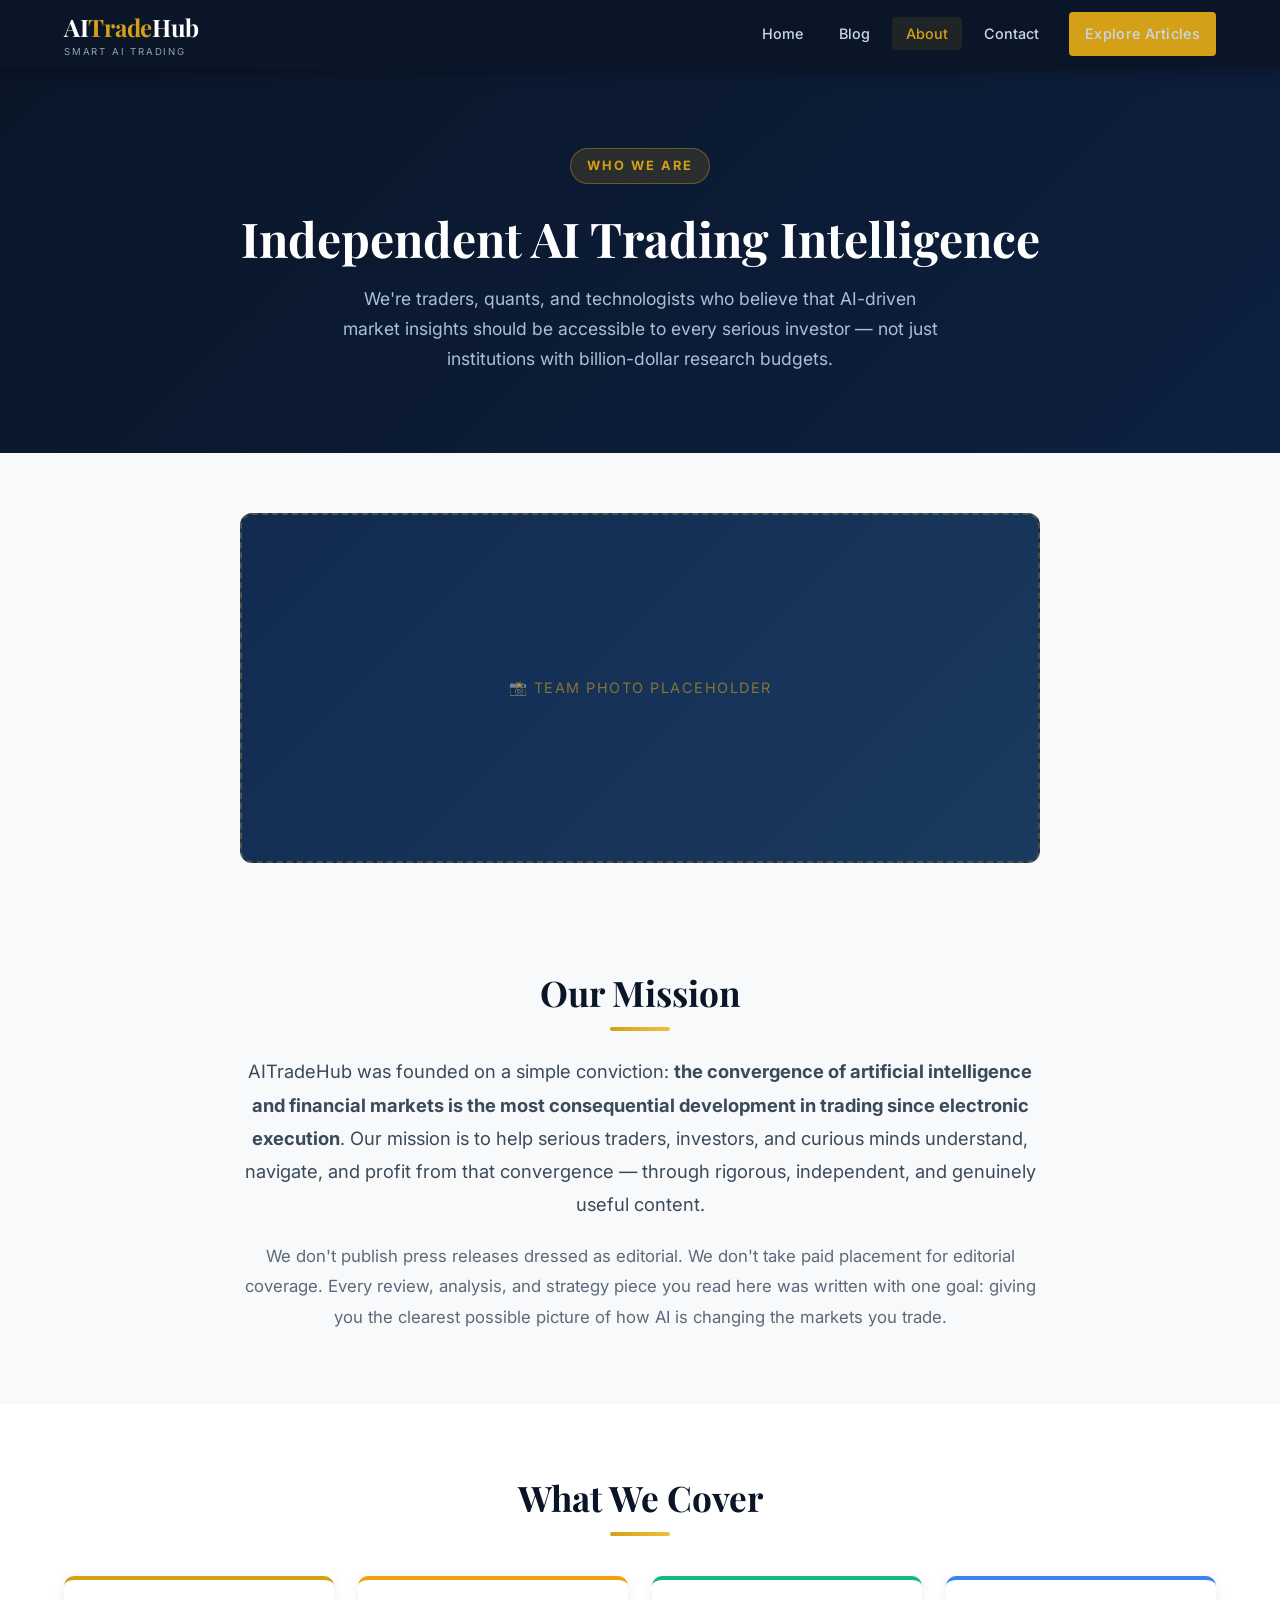
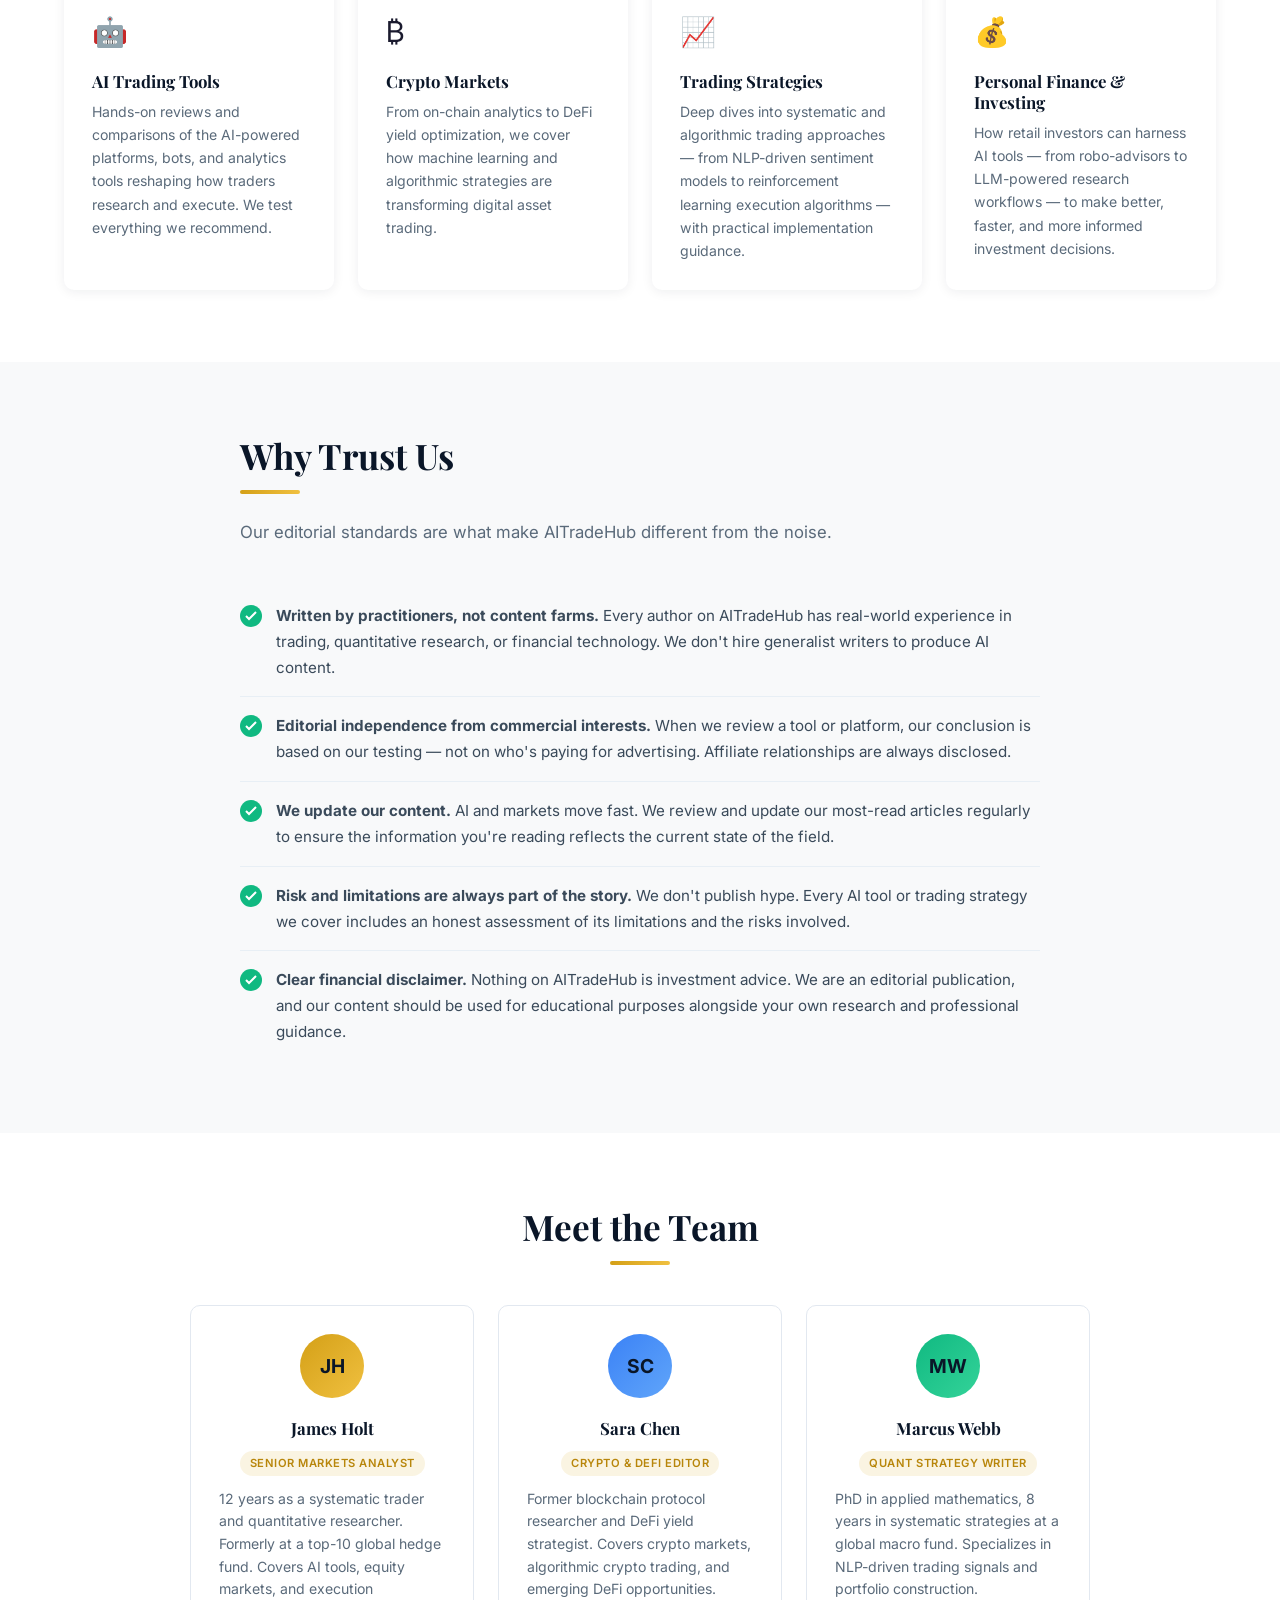
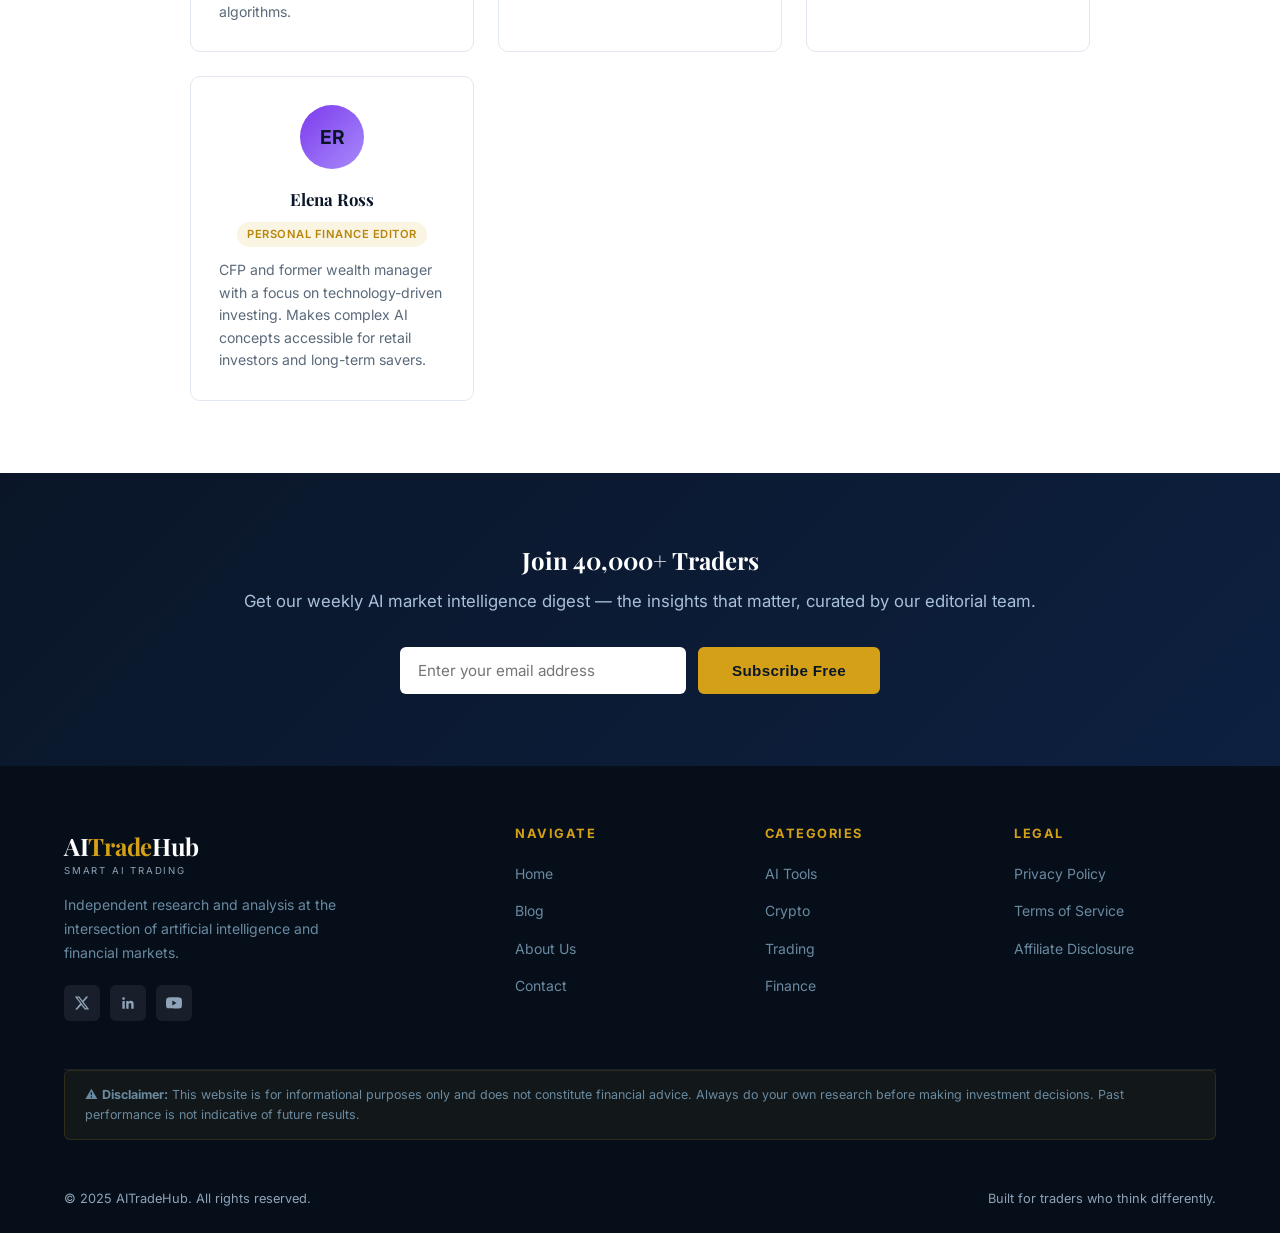
==== about.html @ 06366a3a "Initial website launch" ====
<!DOCTYPE html>
<html lang="en">
<head>
  <meta charset="UTF-8" />
  <meta name="viewport" content="width=device-width, initial-scale=1.0" />
  <title>About Us — Our Mission &amp; Team | AITradeHub</title>
  <meta name="description" content="Learn about AITradeHub's mission to deliver independent, expert analysis at the intersection of AI and financial markets. Meet the team of traders, quants, and researchers behind the content." />
  <link rel="canonical" href="https://aitradehub.github.io/about.html" />

  <meta property="og:type"        content="website" />
  <meta property="og:title"       content="About Us — Our Mission &amp; Team | AITradeHub" />
  <meta property="og:description" content="AITradeHub is an independent publication dedicated to AI-powered trading insights, tool reviews, and market analysis." />
  <meta property="og:image"       content="https://aitradehub.github.io/images/og-about.png" />
  <meta property="og:url"         content="https://aitradehub.github.io/about.html" />

  <meta name="twitter:card"        content="summary_large_image" />
  <meta name="twitter:title"       content="About AITradeHub" />
  <meta name="twitter:description" content="Independent AI trading research, written by traders and technologists who live it daily." />
  <meta name="twitter:image"       content="https://aitradehub.github.io/images/og-about.png" />

  <link rel="preconnect" href="https://fonts.googleapis.com" />
  <link rel="preconnect" href="https://fonts.gstatic.com" crossorigin />
  <link href="https://fonts.googleapis.com/css2?family=Inter:wght@400;500;600;700&family=Playfair+Display:wght@600;700;800&display=swap" rel="stylesheet" />
  <link rel="stylesheet" href="css/style.css" />

  <!-- JSON-LD Organization Schema -->
  <script type="application/ld+json">
  {
    "@context": "https://schema.org",
    "@type": "Organization",
    "name": "AITradeHub",
    "url": "https://aitradehub.github.io/",
    "logo": "https://aitradehub.github.io/images/logo.png",
    "description": "Independent research and analysis at the intersection of artificial intelligence and financial markets.",
    "foundingDate": "2024",
    "sameAs": [
      "https://twitter.com/aitradehub",
      "https://linkedin.com/company/aitradehub",
      "https://youtube.com/@aitradehub"
    ],
    "contactPoint": {
      "@type": "ContactPoint",
      "contactType": "editorial",
      "url": "https://aitradehub.github.io/contact.html"
    }
  }
  </script>
</head>
<body>

<header class="site-header">
  <div class="container">
    <nav class="navbar">
      <a href="index.html" class="logo">AI<span>Trade</span>Hub<small>Smart AI Trading</small></a>
      <ul class="nav-links">
        <li><a href="index.html">Home</a></li>
        <li><a href="blog.html">Blog</a></li>
        <li><a href="about.html" class="active">About</a></li>
        <li><a href="contact.html">Contact</a></li>
        <li><a href="blog.html" class="btn btn-primary btn-sm">Explore Articles</a></li>
      </ul>
      <button class="hamburger" aria-label="Toggle menu" aria-expanded="false">
        <span></span><span></span><span></span>
      </button>
    </nav>
  </div>
</header>

<!-- About Hero -->
<section class="about-hero">
  <div class="container">
    <div class="hero-eyebrow">Who We Are</div>
    <h1>Independent AI Trading Intelligence</h1>
    <p>We're traders, quants, and technologists who believe that AI-driven market insights should be accessible to every serious investor — not just institutions with billion-dollar research budgets.</p>
  </div>
</section>

<!-- Team Photo Placeholder -->
<section class="section" style="padding-top:60px;padding-bottom:0;">
  <div class="container">
    <div class="team-photo-placeholder">
      📸 Team Photo Placeholder
    </div>
  </div>
</section>

<!-- Mission Statement -->
<section class="section" style="padding-top:48px;">
  <div class="container">
    <div style="max-width:800px;margin:0 auto;text-align:center;">
      <h2 class="section-title">Our Mission</h2>
      <div class="divider" style="margin:12px auto 24px;"></div>
      <p style="font-size:1.15rem;line-height:1.8;color:#3a4a5a;">
        AITradeHub was founded on a simple conviction: <strong>the convergence of artificial intelligence and financial markets is the most consequential development in trading since electronic execution</strong>. Our mission is to help serious traders, investors, and curious minds understand, navigate, and profit from that convergence — through rigorous, independent, and genuinely useful content.
      </p>
      <p style="font-size:1.05rem;line-height:1.8;color:#5a6a7a;margin-top:20px;">
        We don't publish press releases dressed as editorial. We don't take paid placement for editorial coverage. Every review, analysis, and strategy piece you read here was written with one goal: giving you the clearest possible picture of how AI is changing the markets you trade.
      </p>
    </div>
  </div>
</section>

<!-- What We Cover -->
<section class="section" style="background:#fff;">
  <div class="container">
    <h2 class="section-title text-center">What We Cover</h2>
    <div class="divider" style="margin:12px auto 40px;"></div>

    <div class="values-grid">
      <div class="value-card">
        <div class="value-icon">🤖</div>
        <h4>AI Trading Tools</h4>
        <p>Hands-on reviews and comparisons of the AI-powered platforms, bots, and analytics tools reshaping how traders research and execute. We test everything we recommend.</p>
      </div>
      <div class="value-card" style="border-top-color:#f59e0b;">
        <div class="value-icon">₿</div>
        <h4>Crypto Markets</h4>
        <p>From on-chain analytics to DeFi yield optimization, we cover how machine learning and algorithmic strategies are transforming digital asset trading.</p>
      </div>
      <div class="value-card" style="border-top-color:#10b981;">
        <div class="value-icon">📈</div>
        <h4>Trading Strategies</h4>
        <p>Deep dives into systematic and algorithmic trading approaches — from NLP-driven sentiment models to reinforcement learning execution algorithms — with practical implementation guidance.</p>
      </div>
      <div class="value-card" style="border-top-color:#3b82f6;">
        <div class="value-icon">💰</div>
        <h4>Personal Finance &amp; Investing</h4>
        <p>How retail investors can harness AI tools — from robo-advisors to LLM-powered research workflows — to make better, faster, and more informed investment decisions.</p>
      </div>
    </div>
  </div>
</section>

<!-- Why Trust Us -->
<section class="section">
  <div class="container">
    <div style="max-width:800px;margin:0 auto;">
      <h2 class="section-title">Why Trust Us</h2>
      <div class="divider"></div>
      <p class="section-subtitle">Our editorial standards are what make AITradeHub different from the noise.</p>

      <ul class="trust-list">
        <li>
          <span class="check"><svg viewBox="0 0 12 12" fill="none" stroke="white" stroke-width="2"><polyline points="1,6 4,9 11,2"/></svg></span>
          <div><strong>Written by practitioners, not content farms.</strong> Every author on AITradeHub has real-world experience in trading, quantitative research, or financial technology. We don't hire generalist writers to produce AI content.</div>
        </li>
        <li>
          <span class="check"><svg viewBox="0 0 12 12" fill="none" stroke="white" stroke-width="2"><polyline points="1,6 4,9 11,2"/></svg></span>
          <div><strong>Editorial independence from commercial interests.</strong> When we review a tool or platform, our conclusion is based on our testing — not on who's paying for advertising. Affiliate relationships are always disclosed.</div>
        </li>
        <li>
          <span class="check"><svg viewBox="0 0 12 12" fill="none" stroke="white" stroke-width="2"><polyline points="1,6 4,9 11,2"/></svg></span>
          <div><strong>We update our content.</strong> AI and markets move fast. We review and update our most-read articles regularly to ensure the information you're reading reflects the current state of the field.</div>
        </li>
        <li>
          <span class="check"><svg viewBox="0 0 12 12" fill="none" stroke="white" stroke-width="2"><polyline points="1,6 4,9 11,2"/></svg></span>
          <div><strong>Risk and limitations are always part of the story.</strong> We don't publish hype. Every AI tool or trading strategy we cover includes an honest assessment of its limitations and the risks involved.</div>
        </li>
        <li>
          <span class="check"><svg viewBox="0 0 12 12" fill="none" stroke="white" stroke-width="2"><polyline points="1,6 4,9 11,2"/></svg></span>
          <div><strong>Clear financial disclaimer.</strong> Nothing on AITradeHub is investment advice. We are an editorial publication, and our content should be used for educational purposes alongside your own research and professional guidance.</div>
        </li>
      </ul>
    </div>
  </div>
</section>

<!-- Team Section -->
<section class="section" style="background:#fff;">
  <div class="container">
    <h2 class="section-title text-center">Meet the Team</h2>
    <div class="divider" style="margin:12px auto 40px;"></div>

    <div class="tools-grid" style="max-width:900px;margin:0 auto;">

      <div class="tool-card" style="text-align:center;align-items:center;">
        <div class="author-avatar" style="width:64px;height:64px;font-size:1.2rem;margin:0 auto 8px;">JH</div>
        <h4>James Holt</h4>
        <span class="tool-tag">Senior Markets Analyst</span>
        <p style="text-align:left;">12 years as a systematic trader and quantitative researcher. Formerly at a top-10 global hedge fund. Covers AI tools, equity markets, and execution algorithms.</p>
      </div>

      <div class="tool-card" style="text-align:center;align-items:center;">
        <div class="author-avatar" style="width:64px;height:64px;font-size:1.2rem;margin:0 auto 8px;background:linear-gradient(135deg,#3b82f6,#60a5fa);">SC</div>
        <h4>Sara Chen</h4>
        <span class="tool-tag">Crypto &amp; DeFi Editor</span>
        <p style="text-align:left;">Former blockchain protocol researcher and DeFi yield strategist. Covers crypto markets, algorithmic crypto trading, and emerging DeFi opportunities.</p>
      </div>

      <div class="tool-card" style="text-align:center;align-items:center;">
        <div class="author-avatar" style="width:64px;height:64px;font-size:1.2rem;margin:0 auto 8px;background:linear-gradient(135deg,#10b981,#34d399);">MW</div>
        <h4>Marcus Webb</h4>
        <span class="tool-tag">Quant Strategy Writer</span>
        <p style="text-align:left;">PhD in applied mathematics, 8 years in systematic strategies at a global macro fund. Specializes in NLP-driven trading signals and portfolio construction.</p>
      </div>

      <div class="tool-card" style="text-align:center;align-items:center;">
        <div class="author-avatar" style="width:64px;height:64px;font-size:1.2rem;margin:0 auto 8px;background:linear-gradient(135deg,#7c3aed,#a78bfa);">ER</div>
        <h4>Elena Ross</h4>
        <span class="tool-tag">Personal Finance Editor</span>
        <p style="text-align:left;">CFP and former wealth manager with a focus on technology-driven investing. Makes complex AI concepts accessible for retail investors and long-term savers.</p>
      </div>

    </div>
  </div>
</section>

<!-- CTA -->
<section class="newsletter-section">
  <div class="container">
    <h2>Join 40,000+ Traders</h2>
    <p>Get our weekly AI market intelligence digest — the insights that matter, curated by our editorial team.</p>
    <form class="newsletter-inline newsletter-inline-form" action="#" method="post">
      <input type="email" placeholder="Enter your email address" required />
      <button type="submit" class="btn btn-primary">Subscribe Free</button>
    </form>
  </div>
</section>

<footer class="site-footer">
  <div class="container">
    <div class="footer-grid">
      <div class="footer-brand">
        <a href="index.html" class="logo">AI<span>Trade</span>Hub<small>Smart AI Trading</small></a>
        <p>Independent research and analysis at the intersection of artificial intelligence and financial markets.</p>
        <div class="footer-social">
          <a href="#" class="footer-social-link" aria-label="Twitter/X"><svg viewBox="0 0 24 24" fill="currentColor"><path d="M18.244 2.25h3.308l-7.227 8.26 8.502 11.24H16.17l-5.214-6.817L4.99 21.75H1.68l7.73-8.835L1.254 2.25H8.08l4.713 6.231zm-1.161 17.52h1.833L7.084 4.126H5.117z"/></svg></a>
          <a href="#" class="footer-social-link" aria-label="LinkedIn"><svg viewBox="0 0 24 24" fill="currentColor"><path d="M20.447 20.452h-3.554v-5.569c0-1.328-.027-3.037-1.852-3.037-1.853 0-2.136 1.445-2.136 2.939v5.667H9.351V9h3.414v1.561h.046c.477-.9 1.637-1.85 3.37-1.85 3.601 0 4.267 2.37 4.267 5.455v6.286zM5.337 7.433a2.062 2.062 0 01-2.063-2.065 2.064 2.064 0 112.063 2.065zm1.782 13.019H3.555V9h3.564v11.452z"/></svg></a>
          <a href="#" class="footer-social-link" aria-label="YouTube"><svg viewBox="0 0 24 24" fill="currentColor"><path d="M23.498 6.186a3.016 3.016 0 00-2.122-2.136C19.505 3.545 12 3.545 12 3.545s-7.505 0-9.377.505A3.017 3.017 0 00.502 6.186C0 8.07 0 12 0 12s0 3.93.502 5.814a3.016 3.016 0 002.122 2.136c1.871.505 9.376.505 9.376.505s7.505 0 9.377-.505a3.015 3.015 0 002.122-2.136C24 15.93 24 12 24 12s0-3.93-.502-5.814zM9.545 15.568V8.432L15.818 12l-6.273 3.568z"/></svg></a>
        </div>
      </div>
      <div class="footer-col">
        <h4>Navigate</h4>
        <ul>
          <li><a href="index.html">Home</a></li>
          <li><a href="blog.html">Blog</a></li>
          <li><a href="about.html">About Us</a></li>
          <li><a href="contact.html">Contact</a></li>
        </ul>
      </div>
      <div class="footer-col">
        <h4>Categories</h4>
        <ul>
          <li><a href="blog.html?cat=ai">AI Tools</a></li>
          <li><a href="blog.html?cat=crypto">Crypto</a></li>
          <li><a href="blog.html?cat=trading">Trading</a></li>
          <li><a href="blog.html?cat=finance">Finance</a></li>
        </ul>
      </div>
      <div class="footer-col">
        <h4>Legal</h4>
        <ul>
          <li><a href="#">Privacy Policy</a></li>
          <li><a href="#">Terms of Service</a></li>
          <li><a href="#">Affiliate Disclosure</a></li>
        </ul>
      </div>
    </div>
    <div class="footer-disclaimer">
      ⚠️ <strong>Disclaimer:</strong> This website is for informational purposes only and does not constitute financial advice. 
      Always do your own research before making investment decisions. Past performance is not indicative of future results.
    </div>
    <div class="footer-bottom">
      <span>© 2025 AITradeHub. All rights reserved.</span>
      <span>Built for traders who think differently.</span>
    </div>
  </div>
</footer>

<script src="js/main.js"></script>
</body>
</html>
---- css/style.css ----
/* ============================================================
   AITradeHub — style.css
   Colors: Navy #0a1628 | Gold #d4a017 | Light bg #f8f9fa
   Fonts: Inter (body) | Playfair Display (headings)
============================================================ */

/* ── Reset & Base ─────────────────────────────────────────── */
*, *::before, *::after { box-sizing: border-box; margin: 0; padding: 0; }

html { scroll-behavior: smooth; font-size: 16px; }

body {
  font-family: 'Inter', sans-serif;
  background: #f8f9fa;
  color: #1a1a2e;
  line-height: 1.7;
  -webkit-font-smoothing: antialiased;
}

h1, h2, h3, h4, h5, h6 {
  font-family: 'Playfair Display', serif;
  line-height: 1.25;
  color: #0a1628;
}

a { color: #d4a017; text-decoration: none; transition: color .2s; }
a:hover { color: #b8860b; }

img { max-width: 100%; display: block; }

.container {
  max-width: 1200px;
  margin: 0 auto;
  padding: 0 24px;
}

.section { padding: 72px 0; }
.section-title {
  font-size: clamp(1.6rem, 3vw, 2.2rem);
  margin-bottom: 12px;
  color: #0a1628;
}
.section-subtitle {
  color: #5a6a7a;
  font-size: 1.05rem;
  margin-bottom: 40px;
}
.divider {
  width: 60px; height: 4px;
  background: linear-gradient(90deg, #d4a017, #f0c040);
  border-radius: 2px;
  margin: 12px 0 24px;
}

/* ── Buttons ───────────────────────────────────────────────── */
.btn {
  display: inline-block;
  padding: 13px 32px;
  border-radius: 6px;
  font-weight: 600;
  font-size: .95rem;
  cursor: pointer;
  border: 2px solid transparent;
  transition: all .25s;
  letter-spacing: .3px;
}
.btn-primary {
  background: #d4a017;
  color: #0a1628;
  border-color: #d4a017;
}
.btn-primary:hover {
  background: #b8860b;
  border-color: #b8860b;
  color: #fff;
  transform: translateY(-2px);
  box-shadow: 0 8px 24px rgba(212,160,23,.35);
}
.btn-outline {
  background: transparent;
  color: #d4a017;
  border-color: #d4a017;
}
.btn-outline:hover {
  background: #d4a017;
  color: #0a1628;
  transform: translateY(-2px);
}
.btn-sm { padding: 8px 20px; font-size: .85rem; }

/* ── Header / Navbar ───────────────────────────────────────── */
.site-header {
  position: sticky; top: 0; z-index: 1000;
  background: #0a1628;
  box-shadow: 0 2px 16px rgba(0,0,0,.35);
}
.navbar {
  display: flex;
  align-items: center;
  justify-content: space-between;
  height: 68px;
}
.logo {
  font-family: 'Playfair Display', serif;
  font-size: 1.5rem;
  font-weight: 700;
  color: #fff;
  letter-spacing: -.3px;
}
.logo span { color: #d4a017; }
.logo small {
  display: block;
  font-family: 'Inter', sans-serif;
  font-size: .6rem;
  font-weight: 400;
  color: #8fa3b8;
  letter-spacing: 1.8px;
  text-transform: uppercase;
  margin-top: -4px;
}

.nav-links {
  display: flex;
  list-style: none;
  gap: 8px;
  align-items: center;
}
.nav-links a {
  color: #c8d8e8;
  font-size: .9rem;
  font-weight: 500;
  padding: 8px 14px;
  border-radius: 4px;
  transition: all .2s;
}
.nav-links a:hover,
.nav-links a.active {
  color: #d4a017;
  background: rgba(212,160,23,.1);
}
.nav-links .btn { margin-left: 8px; }

.hamburger {
  display: none;
  flex-direction: column;
  gap: 5px;
  cursor: pointer;
  padding: 6px;
  background: none;
  border: none;
}
.hamburger span {
  display: block;
  width: 26px; height: 2px;
  background: #d4a017;
  border-radius: 2px;
  transition: all .3s;
}
.hamburger.open span:nth-child(1) { transform: translateY(7px) rotate(45deg); }
.hamburger.open span:nth-child(2) { opacity: 0; }
.hamburger.open span:nth-child(3) { transform: translateY(-7px) rotate(-45deg); }

/* ── AdSense Banner (header leaderboard 728x90) ────────────── */
.adsense-leaderboard {
  background: #fff;
  border-bottom: 1px solid #e2e8f0;
  padding: 12px 0;
  text-align: center;
}
.ad-placeholder {
  display: inline-flex;
  align-items: center;
  justify-content: center;
  background: #f0f4f8;
  border: 2px dashed #c8d5e0;
  color: #8fa3b8;
  font-size: .78rem;
  font-weight: 600;
  letter-spacing: .5px;
  text-transform: uppercase;
  border-radius: 4px;
}
.ad-leaderboard { width: 728px; height: 90px; max-width: 100%; }
.ad-rectangle  { width: 300px; height: 250px; }

/* ── Hero ─────────────────────────────────────────────────── */
.hero {
  background: linear-gradient(135deg, #0a1628 0%, #0d2040 55%, #122a50 100%);
  color: #fff;
  padding: 96px 0 80px;
  position: relative;
  overflow: hidden;
}
.hero::before {
  content: '';
  position: absolute; inset: 0;
  background: url("data:image/svg+xml,%3Csvg width='60' height='60' viewBox='0 0 60 60' xmlns='http://www.w3.org/2000/svg'%3E%3Cg fill='none' fill-rule='evenodd'%3E%3Cg fill='%23d4a017' fill-opacity='0.04'%3E%3Cpath d='M36 34v-4h-2v4h-4v2h4v4h2v-4h4v-2h-4zm0-30V0h-2v4h-4v2h4v4h2V6h4V4h-4zM6 34v-4H4v4H0v2h4v4h2v-4h4v-2H6zM6 4V0H4v4H0v2h4v4h2V6h4V4H6z'/%3E%3C/g%3E%3C/g%3E%3C/svg%3E");
}
.hero-inner {
  position: relative; z-index: 1;
  max-width: 760px;
}
.hero-eyebrow {
  display: inline-block;
  background: rgba(212,160,23,.15);
  border: 1px solid rgba(212,160,23,.4);
  color: #d4a017;
  font-size: .8rem;
  font-weight: 700;
  letter-spacing: 2px;
  text-transform: uppercase;
  padding: 6px 16px;
  border-radius: 30px;
  margin-bottom: 24px;
}
.hero h1 {
  font-size: clamp(2.2rem, 5vw, 3.6rem);
  color: #fff;
  margin-bottom: 20px;
  line-height: 1.15;
}
.hero h1 em {
  font-style: normal;
  color: #d4a017;
}
.hero-lead {
  font-size: 1.15rem;
  color: #a8c0d8;
  max-width: 580px;
  margin-bottom: 36px;
  line-height: 1.75;
}
.hero-actions { display: flex; gap: 16px; flex-wrap: wrap; align-items: center; }
.hero-stats {
  display: flex;
  gap: 40px;
  margin-top: 56px;
  padding-top: 40px;
  border-top: 1px solid rgba(255,255,255,.1);
}
.stat-item { text-align: left; }
.stat-number {
  font-family: 'Playfair Display', serif;
  font-size: 2rem;
  font-weight: 700;
  color: #d4a017;
  display: block;
}
.stat-label { font-size: .8rem; color: #7a96ae; text-transform: uppercase; letter-spacing: 1px; }

/* ── Category Bar ─────────────────────────────────────────── */
.categories-bar {
  background: #fff;
  border-bottom: 1px solid #e2e8f0;
  padding: 0;
  position: sticky;
  top: 68px;
  z-index: 900;
}
.categories-bar .container {
  display: flex;
  gap: 0;
  overflow-x: auto;
  scrollbar-width: none;
}
.categories-bar .container::-webkit-scrollbar { display: none; }
.cat-link {
  display: flex;
  align-items: center;
  gap: 8px;
  padding: 16px 24px;
  font-size: .88rem;
  font-weight: 600;
  color: #5a6a7a;
  white-space: nowrap;
  border-bottom: 3px solid transparent;
  transition: all .2s;
}
.cat-link:hover { color: #0a1628; border-bottom-color: #d4a017; }
.cat-link.active { color: #0a1628; border-bottom-color: #d4a017; }
.cat-dot {
  width: 8px; height: 8px;
  border-radius: 50%;
  flex-shrink: 0;
}

/* category color system */
.cat-ai    { background: #7c3aed; }
.cat-crypto{ background: #f59e0b; }
.cat-trading{background: #10b981; }
.cat-finance{background: #3b82f6; }

.badge {
  display: inline-block;
  font-size: .72rem;
  font-weight: 700;
  letter-spacing: .5px;
  text-transform: uppercase;
  padding: 3px 10px;
  border-radius: 20px;
  color: #fff;
}
.badge-ai      { background: #7c3aed; }
.badge-crypto  { background: #f59e0b; color: #0a1628; }
.badge-trading { background: #10b981; }
.badge-finance { background: #3b82f6; }

/* ── Article Cards ────────────────────────────────────────── */
.articles-grid {
  display: grid;
  grid-template-columns: repeat(auto-fill, minmax(320px, 1fr));
  gap: 28px;
}

.article-card {
  background: #fff;
  border-radius: 10px;
  overflow: hidden;
  box-shadow: 0 2px 12px rgba(10,22,40,.07);
  transition: transform .25s, box-shadow .25s;
  display: flex;
  flex-direction: column;
}
.article-card:hover {
  transform: translateY(-5px);
  box-shadow: 0 12px 32px rgba(10,22,40,.14);
}
.card-thumb {
  position: relative;
  padding-top: 56%;
  background: linear-gradient(135deg, #0a1628, #1a3a60);
  overflow: hidden;
}
.card-thumb-img {
  position: absolute; inset: 0;
  width: 100%; height: 100%;
  object-fit: cover;
}
.card-thumb-placeholder {
  position: absolute; inset: 0;
  display: flex; flex-direction: column;
  align-items: center; justify-content: center;
  color: rgba(212,160,23,.6);
}
.card-thumb-placeholder svg { width: 40px; height: 40px; margin-bottom: 8px; }
.card-thumb-placeholder span { font-size: .7rem; letter-spacing: 1.5px; text-transform: uppercase; color: rgba(200,220,240,.5); }
.card-badge-wrap {
  position: absolute;
  top: 14px; left: 14px;
}
.card-body {
  padding: 24px;
  flex: 1;
  display: flex; flex-direction: column;
}
.card-meta {
  display: flex;
  align-items: center;
  gap: 12px;
  font-size: .78rem;
  color: #7a8fa0;
  margin-bottom: 10px;
}
.card-title {
  font-size: 1.1rem;
  margin-bottom: 10px;
  color: #0a1628;
  line-height: 1.35;
}
.card-title a { color: inherit; }
.card-title a:hover { color: #d4a017; }
.card-excerpt {
  font-size: .9rem;
  color: #5a6a7a;
  line-height: 1.65;
  flex: 1;
  margin-bottom: 18px;
}
.card-footer {
  display: flex;
  align-items: center;
  justify-content: space-between;
  padding-top: 16px;
  border-top: 1px solid #e8eff5;
  font-size: .8rem;
}
.read-more {
  font-weight: 600;
  color: #d4a017;
  display: flex; align-items: center; gap: 4px;
}
.read-more:hover { color: #b8860b; }
.read-more svg { transition: transform .2s; }
.read-more:hover svg { transform: translateX(3px); }

/* ── Main + Sidebar layout ────────────────────────────────── */
.page-layout {
  display: grid;
  grid-template-columns: 1fr 320px;
  gap: 40px;
  align-items: start;
}
.sidebar { position: sticky; top: 130px; }
.sidebar-widget {
  background: #fff;
  border-radius: 10px;
  padding: 28px;
  margin-bottom: 28px;
  box-shadow: 0 2px 12px rgba(10,22,40,.07);
}
.sidebar-widget h3 {
  font-size: 1.05rem;
  margin-bottom: 16px;
  padding-bottom: 12px;
  border-bottom: 2px solid #e8eff5;
}

/* ── Newsletter ───────────────────────────────────────────── */
.newsletter-form { display: flex; flex-direction: column; gap: 12px; }
.newsletter-form input[type="email"] {
  width: 100%;
  padding: 12px 16px;
  border: 1.5px solid #d0dce8;
  border-radius: 6px;
  font-size: .9rem;
  font-family: inherit;
  color: #0a1628;
  transition: border-color .2s;
}
.newsletter-form input[type="email"]:focus {
  outline: none;
  border-color: #d4a017;
  box-shadow: 0 0 0 3px rgba(212,160,23,.15);
}
.newsletter-form .btn { width: 100%; text-align: center; }
.newsletter-note { font-size: .75rem; color: #8fa3b8; margin-top: 4px; }

/* ── Newsletter full-width section ───────────────────────── */
.newsletter-section {
  background: linear-gradient(135deg, #0a1628, #0d2040);
  color: #fff;
  padding: 72px 0;
  text-align: center;
}
.newsletter-section h2 { color: #fff; margin-bottom: 12px; }
.newsletter-section p { color: #a8c0d8; margin-bottom: 32px; font-size: 1.05rem; }
.newsletter-inline {
  display: flex;
  gap: 12px;
  max-width: 480px;
  margin: 0 auto;
}
.newsletter-inline input {
  flex: 1;
  padding: 13px 18px;
  border: none;
  border-radius: 6px;
  font-size: .95rem;
  font-family: inherit;
}
.newsletter-inline input:focus { outline: 2px solid #d4a017; }

/* ── Affiliate / Tools ────────────────────────────────────── */
.tools-grid {
  display: grid;
  grid-template-columns: repeat(auto-fill, minmax(280px, 1fr));
  gap: 24px;
}
.tool-card {
  background: #fff;
  border: 1.5px solid #e2e8f0;
  border-radius: 10px;
  padding: 28px;
  display: flex; flex-direction: column;
  gap: 12px;
  transition: all .25s;
}
.tool-card:hover {
  border-color: #d4a017;
  box-shadow: 0 8px 24px rgba(212,160,23,.12);
  transform: translateY(-3px);
}
.tool-icon {
  width: 52px; height: 52px;
  border-radius: 10px;
  display: flex; align-items: center; justify-content: center;
  font-size: 1.5rem;
  font-weight: 800;
  font-family: 'Playfair Display', serif;
}
.tool-icon-tv { background: #1e3a5f; color: #1e90ff; }
.tool-icon-bn { background: #1a1a1a; color: #f0b90b; }
.tool-icon-et { background: #003087; color: #fff; }
.tool-card h4 { font-size: 1.05rem; color: #0a1628; }
.tool-card p { font-size: .88rem; color: #5a6a7a; line-height: 1.6; flex: 1; }
.tool-tag {
  display: inline-block;
  font-size: .7rem;
  font-weight: 600;
  letter-spacing: .5px;
  text-transform: uppercase;
  background: rgba(212,160,23,.12);
  color: #b8860b;
  padding: 3px 10px;
  border-radius: 20px;
}

/* ── Article Page ─────────────────────────────────────────── */
.article-header {
  background: #0a1628;
  color: #fff;
  padding: 60px 0 48px;
}
.article-header .badge { margin-bottom: 18px; }
.article-header h1 {
  color: #fff;
  font-size: clamp(1.8rem, 4vw, 2.8rem);
  max-width: 740px;
  margin-bottom: 24px;
}
.article-meta-bar {
  display: flex;
  flex-wrap: wrap;
  gap: 20px;
  align-items: center;
  font-size: .85rem;
  color: #8fa3b8;
}
.author-chip {
  display: flex; align-items: center; gap: 10px;
}
.author-avatar {
  width: 36px; height: 36px;
  border-radius: 50%;
  background: linear-gradient(135deg, #d4a017, #f0c040);
  display: flex; align-items: center; justify-content: center;
  font-weight: 700; font-size: .85rem;
  color: #0a1628;
  flex-shrink: 0;
}
.article-body {
  max-width: 800px;
  font-size: 1.05rem;
  line-height: 1.85;
  color: #1a2a3a;
}
.article-body h2 {
  font-size: 1.6rem;
  margin: 48px 0 16px;
  color: #0a1628;
}
.article-body h3 {
  font-size: 1.25rem;
  margin: 32px 0 12px;
  color: #0a1628;
}
.article-body p { margin-bottom: 22px; }
.article-body ul, .article-body ol {
  padding-left: 24px;
  margin-bottom: 22px;
}
.article-body li { margin-bottom: 8px; }
.article-body blockquote {
  border-left: 4px solid #d4a017;
  padding: 16px 24px;
  margin: 28px 0;
  background: rgba(212,160,23,.06);
  border-radius: 0 8px 8px 0;
  font-style: italic;
  color: #3a4a5a;
}
.article-body strong { color: #0a1628; font-weight: 700; }

.share-bar {
  display: flex; align-items: center; gap: 12px;
  padding: 24px 0;
  border-top: 1px solid #e2e8f0;
  border-bottom: 1px solid #e2e8f0;
  margin: 40px 0;
  flex-wrap: wrap;
}
.share-bar span { font-weight: 600; font-size: .9rem; color: #0a1628; }
.share-btn {
  display: flex; align-items: center; gap: 7px;
  padding: 8px 18px;
  border-radius: 6px;
  font-size: .83rem;
  font-weight: 600;
  color: #fff;
  transition: opacity .2s, transform .2s;
}
.share-btn:hover { opacity: .85; transform: translateY(-2px); color: #fff; }
.share-twitter  { background: #000; }
.share-linkedin { background: #0077b5; }
.share-facebook { background: #1877f2; }

/* ── Blog Filter ──────────────────────────────────────────── */
.blog-filter-bar {
  display: flex;
  gap: 10px;
  flex-wrap: wrap;
  margin-bottom: 36px;
}
.filter-btn {
  padding: 8px 20px;
  border-radius: 30px;
  border: 1.5px solid #d0dce8;
  background: #fff;
  font-size: .85rem;
  font-weight: 600;
  color: #5a6a7a;
  cursor: pointer;
  transition: all .2s;
  font-family: inherit;
}
.filter-btn:hover,
.filter-btn.active {
  background: #0a1628;
  border-color: #0a1628;
  color: #fff;
}
.filter-btn[data-filter="ai"].active    { background: #7c3aed; border-color: #7c3aed; }
.filter-btn[data-filter="crypto"].active{ background: #f59e0b; border-color: #f59e0b; color: #0a1628; }
.filter-btn[data-filter="trading"].active{ background: #10b981; border-color: #10b981; }
.filter-btn[data-filter="finance"].active{ background: #3b82f6; border-color: #3b82f6; }

/* ── About Page ───────────────────────────────────────────── */
.about-hero {
  background: linear-gradient(135deg, #0a1628, #0d2040);
  color: #fff;
  padding: 80px 0;
  text-align: center;
}
.about-hero h1 { color: #fff; font-size: clamp(2rem, 4vw, 3rem); margin-bottom: 16px; }
.about-hero p  { color: #a8c0d8; font-size: 1.1rem; max-width: 600px; margin: 0 auto; }
.team-photo-placeholder {
  width: 100%; max-width: 800px;
  aspect-ratio: 16/7;
  background: linear-gradient(135deg, #122a50, #1a3a60);
  border-radius: 12px;
  display: flex; align-items: center; justify-content: center;
  margin: 0 auto 60px;
  border: 2px dashed rgba(212,160,23,.3);
  color: rgba(212,160,23,.6);
  font-size: .9rem;
  letter-spacing: 1.5px;
  text-transform: uppercase;
}
.values-grid {
  display: grid;
  grid-template-columns: repeat(auto-fill, minmax(240px, 1fr));
  gap: 24px;
}
.value-card {
  background: #fff;
  border-radius: 10px;
  padding: 28px;
  box-shadow: 0 2px 12px rgba(10,22,40,.07);
  border-top: 4px solid #d4a017;
}
.value-icon {
  font-size: 1.8rem; margin-bottom: 14px;
}
.value-card h4 { font-size: 1.05rem; margin-bottom: 8px; }
.value-card p  { font-size: .88rem; color: #5a6a7a; line-height: 1.65; }

.trust-list { list-style: none; padding: 0; }
.trust-list li {
  display: flex; align-items: flex-start; gap: 14px;
  padding: 16px 0;
  border-bottom: 1px solid #e8eff5;
  font-size: .95rem;
  color: #3a4a5a;
}
.trust-list li:last-child { border-bottom: none; }
.trust-list .check {
  width: 22px; height: 22px;
  background: #10b981;
  border-radius: 50%;
  display: flex; align-items: center; justify-content: center;
  flex-shrink: 0; margin-top: 2px;
}
.trust-list .check svg { width: 12px; height: 12px; stroke: #fff; }

/* ── Contact Page ─────────────────────────────────────────── */
.contact-hero {
  background: linear-gradient(135deg, #0a1628, #0d2040);
  color: #fff;
  padding: 64px 0;
  text-align: center;
}
.contact-hero h1 { color: #fff; margin-bottom: 12px; }
.contact-hero p  { color: #a8c0d8; font-size: 1.05rem; }
.contact-grid {
  display: grid;
  grid-template-columns: 1fr 340px;
  gap: 48px;
  align-items: start;
}
.contact-form { background: #fff; border-radius: 12px; padding: 40px; box-shadow: 0 4px 20px rgba(10,22,40,.09); }
.contact-form h2 { font-size: 1.4rem; margin-bottom: 28px; }
.form-row { display: grid; grid-template-columns: 1fr 1fr; gap: 20px; }
.form-group {
  display: flex; flex-direction: column; gap: 6px; margin-bottom: 20px;
}
.form-group label {
  font-size: .85rem; font-weight: 600; color: #3a4a5a;
}
.form-group input,
.form-group select,
.form-group textarea {
  padding: 11px 16px;
  border: 1.5px solid #d0dce8;
  border-radius: 6px;
  font-size: .9rem;
  font-family: inherit;
  color: #0a1628;
  transition: border-color .2s, box-shadow .2s;
}
.form-group input:focus,
.form-group select:focus,
.form-group textarea:focus {
  outline: none;
  border-color: #d4a017;
  box-shadow: 0 0 0 3px rgba(212,160,23,.15);
}
.form-group textarea { resize: vertical; min-height: 130px; }
.contact-info-card {
  background: #0a1628;
  border-radius: 12px;
  padding: 32px;
  color: #fff;
}
.contact-info-card h3 { color: #fff; margin-bottom: 20px; }
.contact-info-item {
  display: flex; align-items: flex-start; gap: 14px;
  margin-bottom: 20px; font-size: .9rem;
}
.contact-info-icon {
  width: 36px; height: 36px;
  background: rgba(212,160,23,.15);
  border-radius: 8px;
  display: flex; align-items: center; justify-content: center;
  flex-shrink: 0; color: #d4a017; font-size: 1rem;
}
.contact-info-item strong { display: block; color: #d4a017; margin-bottom: 2px; }
.contact-info-item span { color: #8fa3b8; font-size: .85rem; }
.social-links { display: flex; gap: 12px; margin-top: 28px; }
.social-link {
  width: 40px; height: 40px;
  background: rgba(255,255,255,.08);
  border-radius: 8px;
  display: flex; align-items: center; justify-content: center;
  color: #a8c0d8; font-size: .9rem;
  transition: all .2s;
}
.social-link:hover {
  background: #d4a017;
  color: #0a1628;
}
.social-link svg { width: 18px; height: 18px; }

/* ── Page Hero (generic) ──────────────────────────────────── */
.page-hero {
  background: linear-gradient(135deg, #0a1628, #0d2040);
  padding: 56px 0;
  color: #fff;
}
.page-hero h1 { color: #fff; font-size: clamp(1.8rem, 3.5vw, 2.8rem); margin-bottom: 10px; }
.page-hero p  { color: #a8c0d8; max-width: 600px; }
.breadcrumb {
  display: flex; gap: 8px; align-items: center;
  font-size: .82rem; color: #5a7a9a;
  margin-bottom: 14px;
}
.breadcrumb a { color: #5a7a9a; }
.breadcrumb a:hover { color: #d4a017; }
.breadcrumb span { color: #a8c0d8; }

/* ── Related Articles ─────────────────────────────────────── */
.related-grid {
  display: grid;
  grid-template-columns: repeat(auto-fill, minmax(260px, 1fr));
  gap: 24px;
}

/* ── Footer ───────────────────────────────────────────────── */
.site-footer {
  background: #060e1a;
  color: #8fa3b8;
  padding: 60px 0 0;
}
.footer-grid {
  display: grid;
  grid-template-columns: 2fr 1fr 1fr 1fr;
  gap: 48px;
  padding-bottom: 48px;
  border-bottom: 1px solid rgba(255,255,255,.08);
}
.footer-brand .logo { margin-bottom: 14px; display: inline-block; }
.footer-brand p {
  font-size: .875rem; line-height: 1.7;
  max-width: 280px; color: #6a8aa0;
}
.footer-social {
  display: flex; gap: 10px; margin-top: 20px;
}
.footer-social-link {
  width: 36px; height: 36px;
  background: rgba(255,255,255,.07);
  border-radius: 6px;
  display: flex; align-items: center; justify-content: center;
  color: #8fa3b8;
  transition: all .2s;
}
.footer-social-link:hover { background: #d4a017; color: #0a1628; }
.footer-social-link svg { width: 16px; height: 16px; }
.footer-col h4 {
  font-family: 'Inter', sans-serif;
  font-size: .8rem;
  font-weight: 700;
  text-transform: uppercase;
  letter-spacing: 1.5px;
  color: #d4a017;
  margin-bottom: 18px;
}
.footer-col ul { list-style: none; }
.footer-col li { margin-bottom: 10px; }
.footer-col a {
  color: #6a8aa0; font-size: .875rem;
  transition: color .2s;
}
.footer-col a:hover { color: #d4a017; }
.footer-bottom {
  padding: 24px 0;
  display: flex; align-items: center; justify-content: space-between;
  flex-wrap: wrap; gap: 12px;
  font-size: .8rem;
}
.footer-disclaimer {
  background: rgba(212,160,23,.06);
  border: 1px solid rgba(212,160,23,.15);
  border-radius: 6px;
  padding: 14px 20px;
  font-size: .78rem;
  color: #6a8aa0;
  line-height: 1.6;
  margin-bottom: 24px;
}

/* ── Utility ──────────────────────────────────────────────── */
.text-center { text-align: center; }
.mt-4  { margin-top: 16px; }
.mt-8  { margin-top: 32px; }
.mt-12 { margin-top: 48px; }
.mb-4  { margin-bottom: 16px; }
.mb-8  { margin-bottom: 32px; }
.gap-y {
  display: flex; flex-direction: column; gap: 28px;
}
.bg-white { background: #fff; }
.rounded   { border-radius: 10px; }
.shadow    { box-shadow: 0 2px 12px rgba(10,22,40,.07); }
.p-8 { padding: 32px; }

/* highlight box */
.highlight-box {
  background: linear-gradient(135deg, rgba(212,160,23,.1), rgba(212,160,23,.05));
  border: 1px solid rgba(212,160,23,.25);
  border-radius: 10px;
  padding: 28px;
  margin: 32px 0;
}
.highlight-box p { margin: 0; color: #3a4a5a; }

/* ── Responsive ───────────────────────────────────────────── */
@media (max-width: 1024px) {
  .page-layout   { grid-template-columns: 1fr; }
  .sidebar       { position: static; }
  .footer-grid   { grid-template-columns: 1fr 1fr; }
  .contact-grid  { grid-template-columns: 1fr; }
  .ad-leaderboard{ width: 100%; }
}

@media (max-width: 768px) {
  .nav-links { 
    display: none;
    position: absolute;
    top: 68px; left: 0; right: 0;
    background: #0a1628;
    flex-direction: column;
    padding: 16px 24px 24px;
    gap: 4px;
    border-top: 1px solid rgba(255,255,255,.1);
  }
  .nav-links.open { display: flex; }
  .hamburger { display: flex; }
  .hero-stats { gap: 24px; flex-wrap: wrap; }
  .form-row { grid-template-columns: 1fr; }
  .footer-grid { grid-template-columns: 1fr; gap: 32px; }
  .footer-bottom { flex-direction: column; text-align: center; }
  .newsletter-inline { flex-direction: column; }
  .hero-actions { flex-direction: column; align-items: flex-start; }
  .section { padding: 48px 0; }
}

@media (max-width: 480px) {
  .container { padding: 0 16px; }
  .articles-grid { grid-template-columns: 1fr; }
  .tools-grid { grid-template-columns: 1fr; }
  .related-grid  { grid-template-columns: 1fr; }
  .values-grid   { grid-template-columns: 1fr; }
}
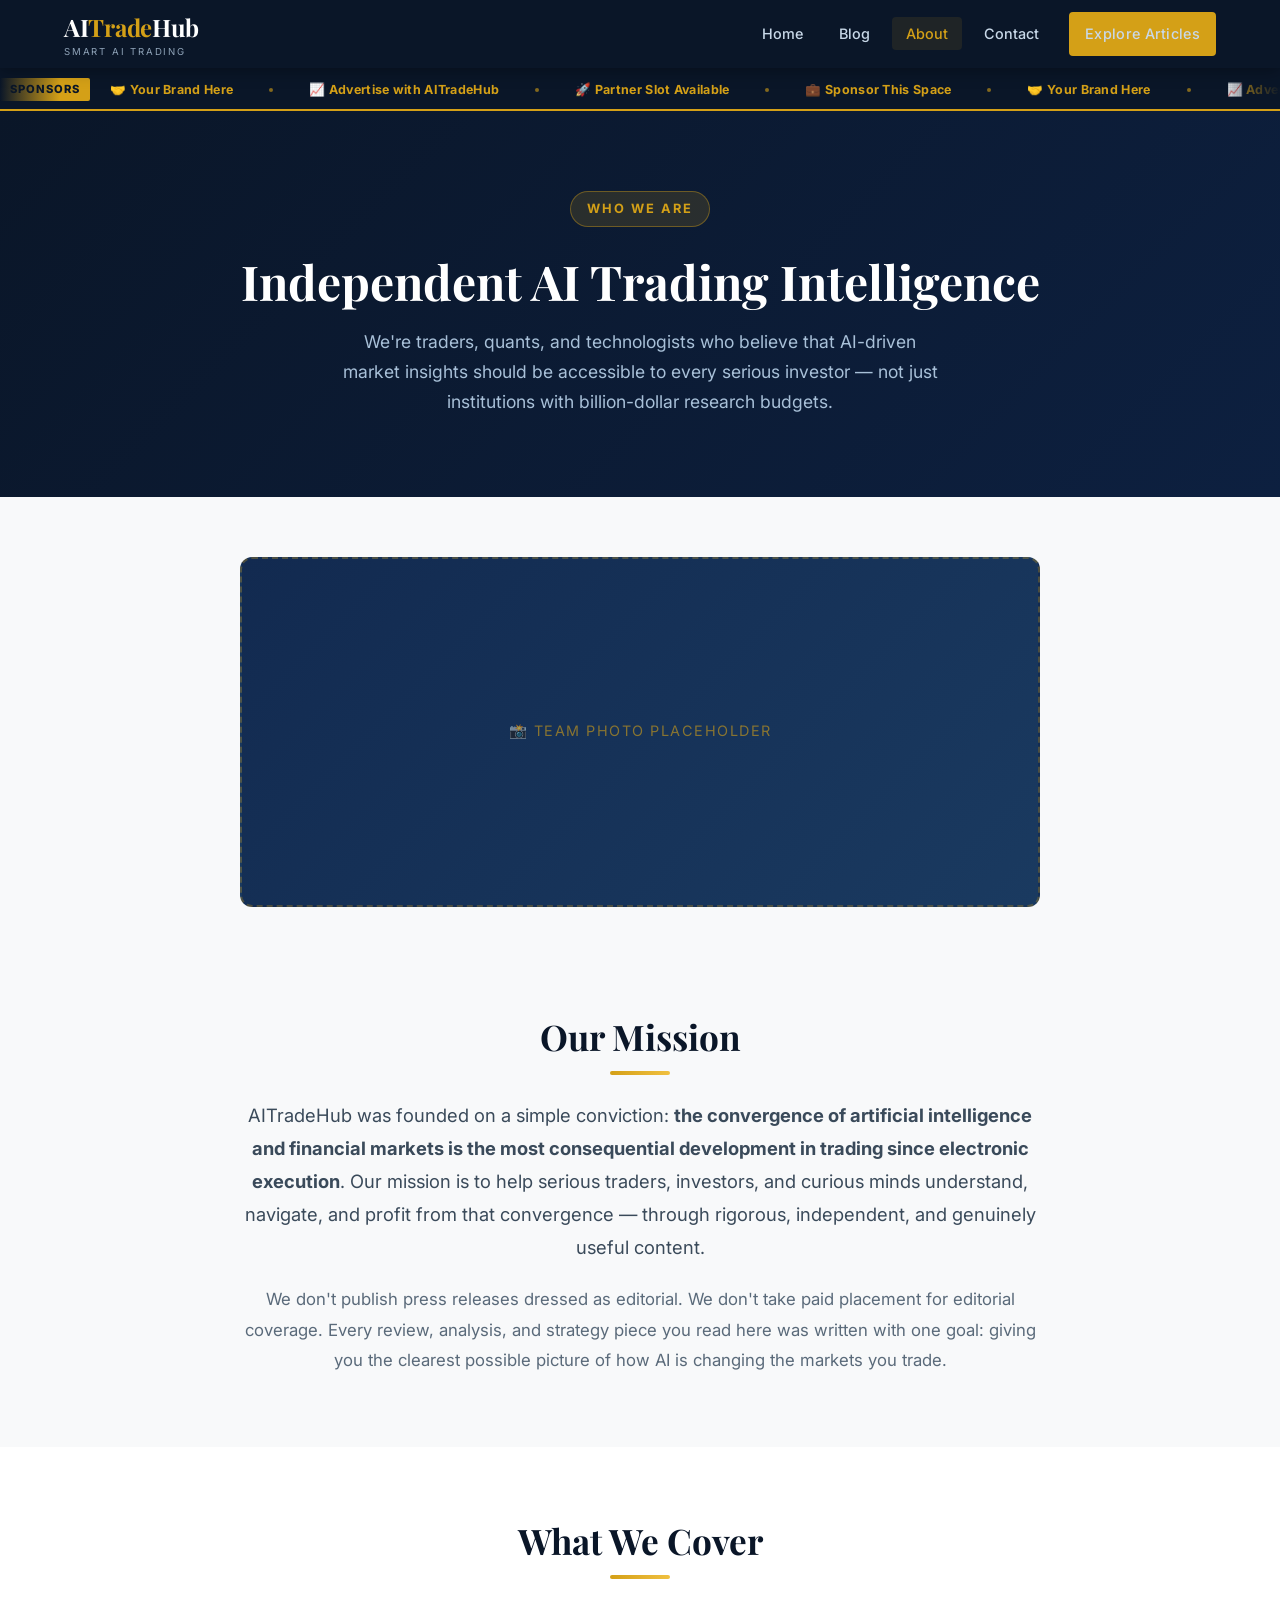
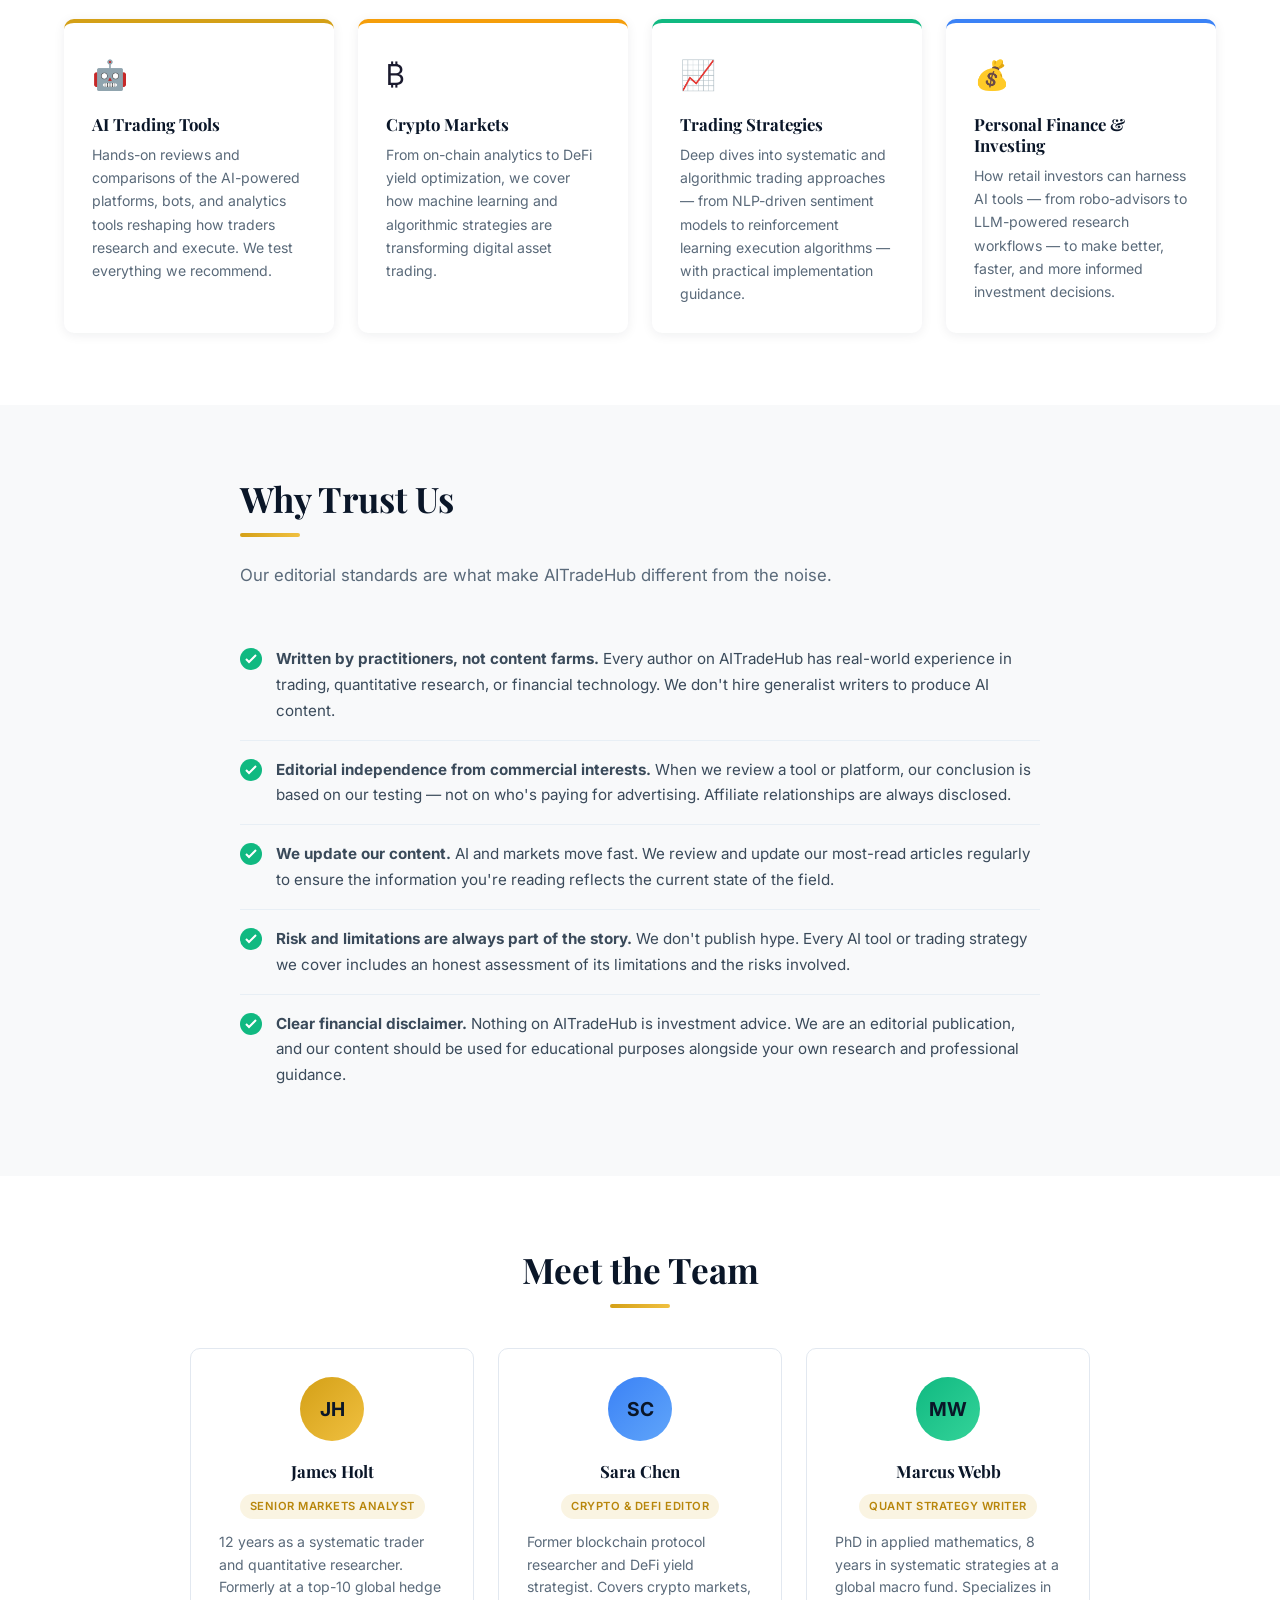
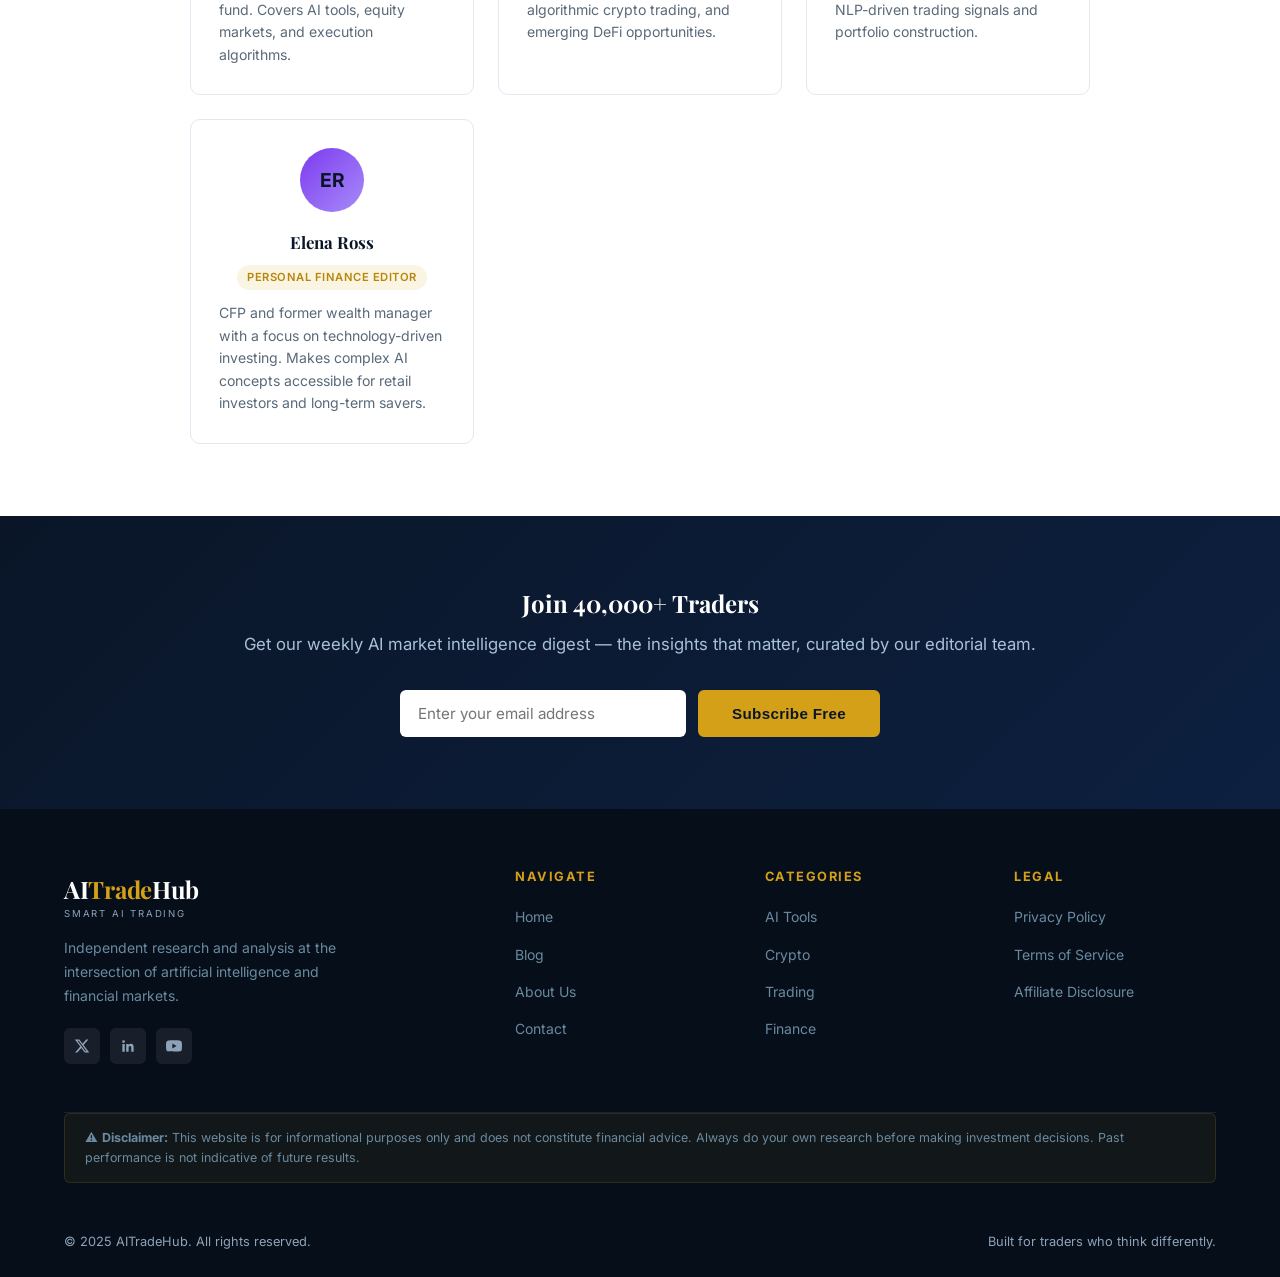
==== commit 250d4867: "Add scrolling sponsors ticker band below header" ====
--- a/about.html
+++ b/about.html
@@ -1,6 +1,14 @@
 <!DOCTYPE html>
 <html lang="en">
 <head>
+<!-- Google tag (gtag.js) -->
+<script async src="https://www.googletagmanager.com/gtag/js?id=G-5CXQ2C9YQ2"></script>
+<script>
+  window.dataLayer = window.dataLayer || [];
+  function gtag(){dataLayer.push(arguments);}
+  gtag('js', new Date());
+  gtag('config', 'G-5CXQ2C9YQ2');
+</script>
   <meta charset="UTF-8" />
   <meta name="viewport" content="width=device-width, initial-scale=1.0" />
   <title>About Us — Our Mission &amp; Team | AITradeHub</title>
@@ -66,6 +74,29 @@
   </div>
 </header>
 
+<!-- ── Sponsors Ticker ──────────────────────────────────── -->
+<div class="ticker-wrap">
+  <span class="ticker-label">Sponsors</span>
+  <div class="ticker-track" id="tickerTrack">
+    <span class="ticker-item">🤝 <a href="#">Your Brand Here</a></span>
+    <span class="ticker-dot"></span>
+    <span class="ticker-item">📈 <a href="#">Advertise with AITradeHub</a></span>
+    <span class="ticker-dot"></span>
+    <span class="ticker-item">🚀 <a href="#">Partner Slot Available</a></span>
+    <span class="ticker-dot"></span>
+    <span class="ticker-item">💼 <a href="#">Sponsor This Space</a></span>
+    <span class="ticker-dot"></span>
+    <span class="ticker-item">🤝 <a href="#">Your Brand Here</a></span>
+    <span class="ticker-dot"></span>
+    <span class="ticker-item">📈 <a href="#">Advertise with AITradeHub</a></span>
+    <span class="ticker-dot"></span>
+    <span class="ticker-item">🚀 <a href="#">Partner Slot Available</a></span>
+    <span class="ticker-dot"></span>
+    <span class="ticker-item">💼 <a href="#">Sponsor This Space</a></span>
+    <span class="ticker-dot"></span>
+  </div>
+</div>
+
 <!-- About Hero -->
 <section class="about-hero">
   <div class="container">
--- a/css/style.css
+++ b/css/style.css
@@ -159,6 +159,74 @@
 .hamburger.open span:nth-child(1) { transform: translateY(7px) rotate(45deg); }
 .hamburger.open span:nth-child(2) { opacity: 0; }
 .hamburger.open span:nth-child(3) { transform: translateY(-7px) rotate(-45deg); }
+
+/* ── Sponsors Ticker Band ────────────────────────────────────── */
+.ticker-wrap {
+  background: #0a1628;
+  border-bottom: 2px solid #d4a017;
+  padding: 7px 0;
+  overflow: hidden;
+  white-space: nowrap;
+  position: relative;
+}
+.ticker-wrap::before,
+.ticker-wrap::after {
+  content: '';
+  position: absolute;
+  top: 0; bottom: 0;
+  width: 60px;
+  z-index: 2;
+  pointer-events: none;
+}
+.ticker-wrap::before { left: 0; background: linear-gradient(90deg, #0a1628, transparent); }
+.ticker-wrap::after  { right: 0; background: linear-gradient(-90deg, #0a1628, transparent); }
+.ticker-label {
+  display: inline-block;
+  background: #d4a017;
+  color: #0a1628;
+  font-size: .7rem;
+  font-weight: 800;
+  letter-spacing: 1px;
+  text-transform: uppercase;
+  padding: 2px 10px;
+  margin-right: 16px;
+  border-radius: 2px;
+  vertical-align: middle;
+}
+.ticker-track {
+  display: inline-block;
+  animation: ticker-scroll 30s linear infinite;
+}
+.ticker-track:hover { animation-play-state: paused; }
+.ticker-item {
+  display: inline-block;
+  color: #e8eaf0;
+  font-size: .78rem;
+  font-weight: 500;
+  letter-spacing: .3px;
+  padding: 0 32px 0 0;
+  vertical-align: middle;
+}
+.ticker-item a {
+  color: #d4a017;
+  font-weight: 700;
+  text-decoration: none;
+  transition: color .2s;
+}
+.ticker-item a:hover { color: #f0c040; }
+.ticker-dot {
+  display: inline-block;
+  width: 4px; height: 4px;
+  background: #d4a017;
+  border-radius: 50%;
+  margin-right: 32px;
+  vertical-align: middle;
+  opacity: .6;
+}
+@keyframes ticker-scroll {
+  0%   { transform: translateX(0); }
+  100% { transform: translateX(-50%); }
+}
 
 /* ── AdSense Banner (header leaderboard 728x90) ────────────── */
 .adsense-leaderboard {
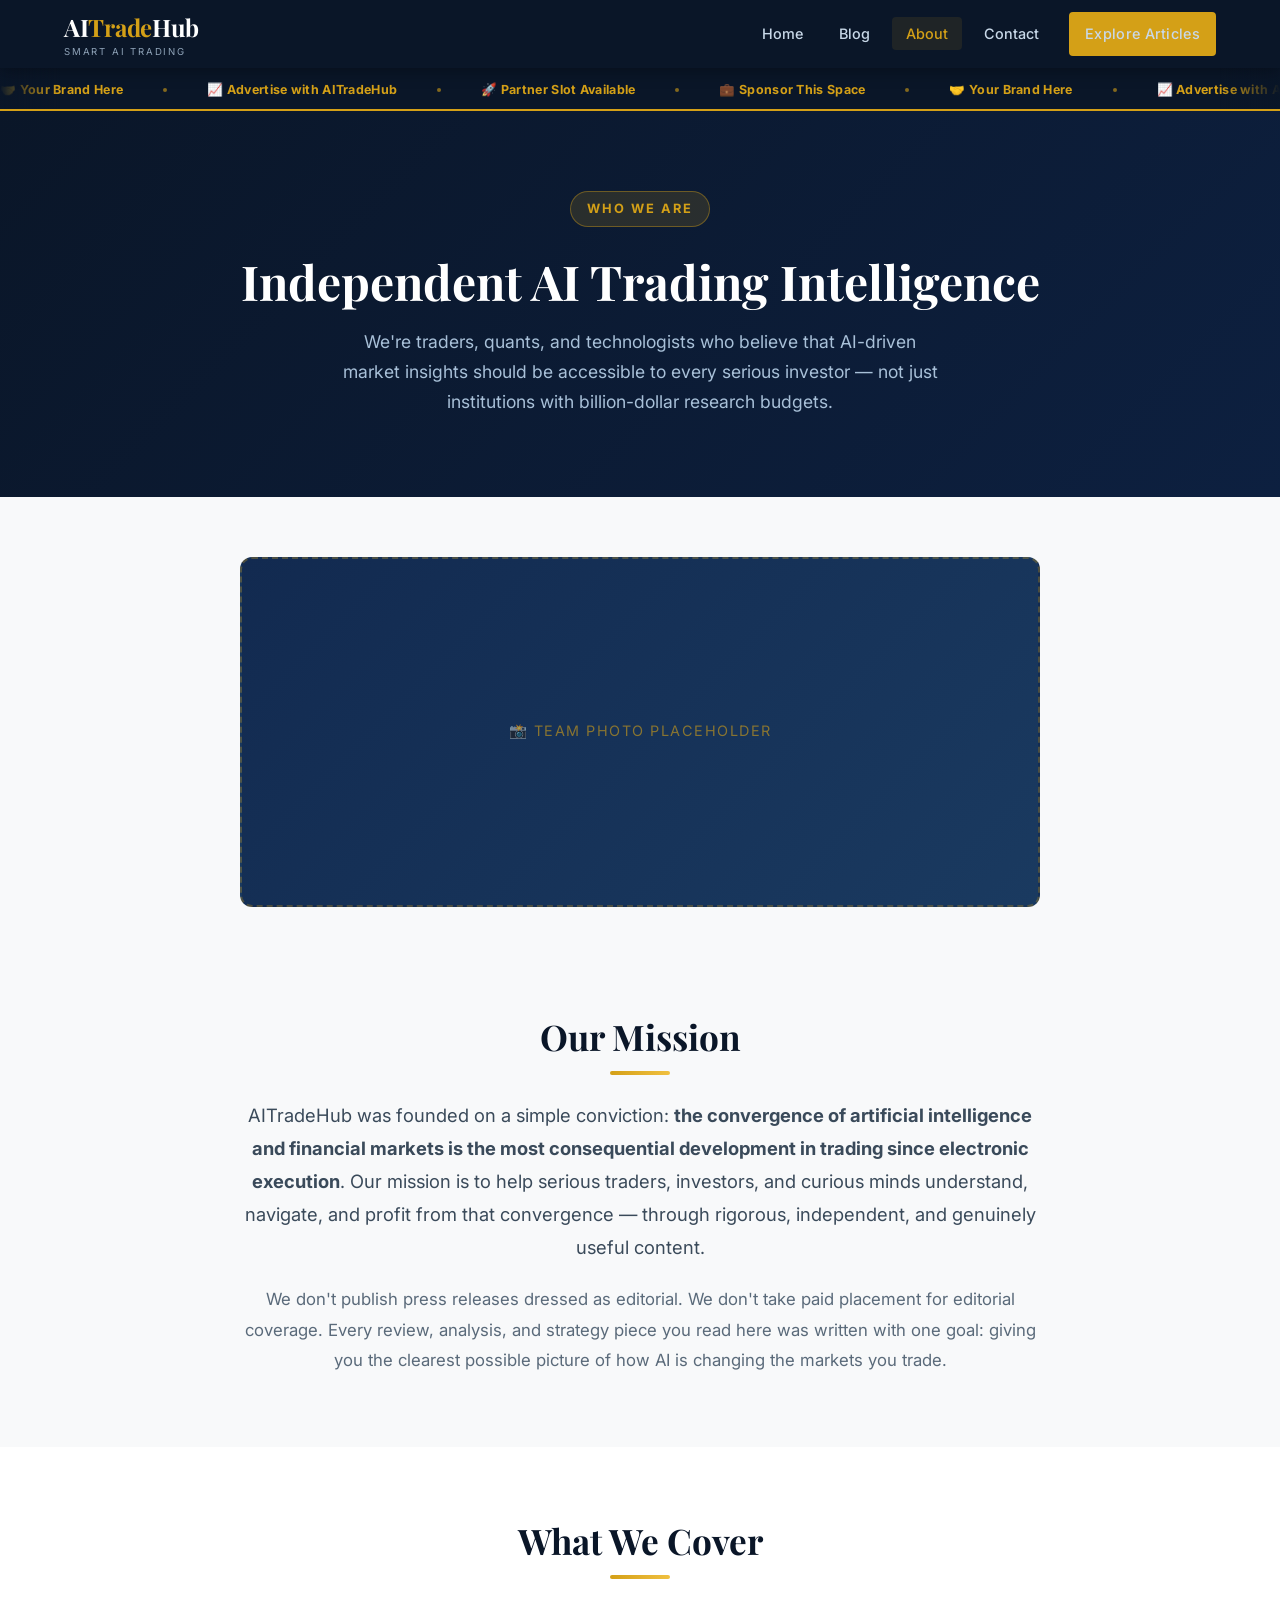
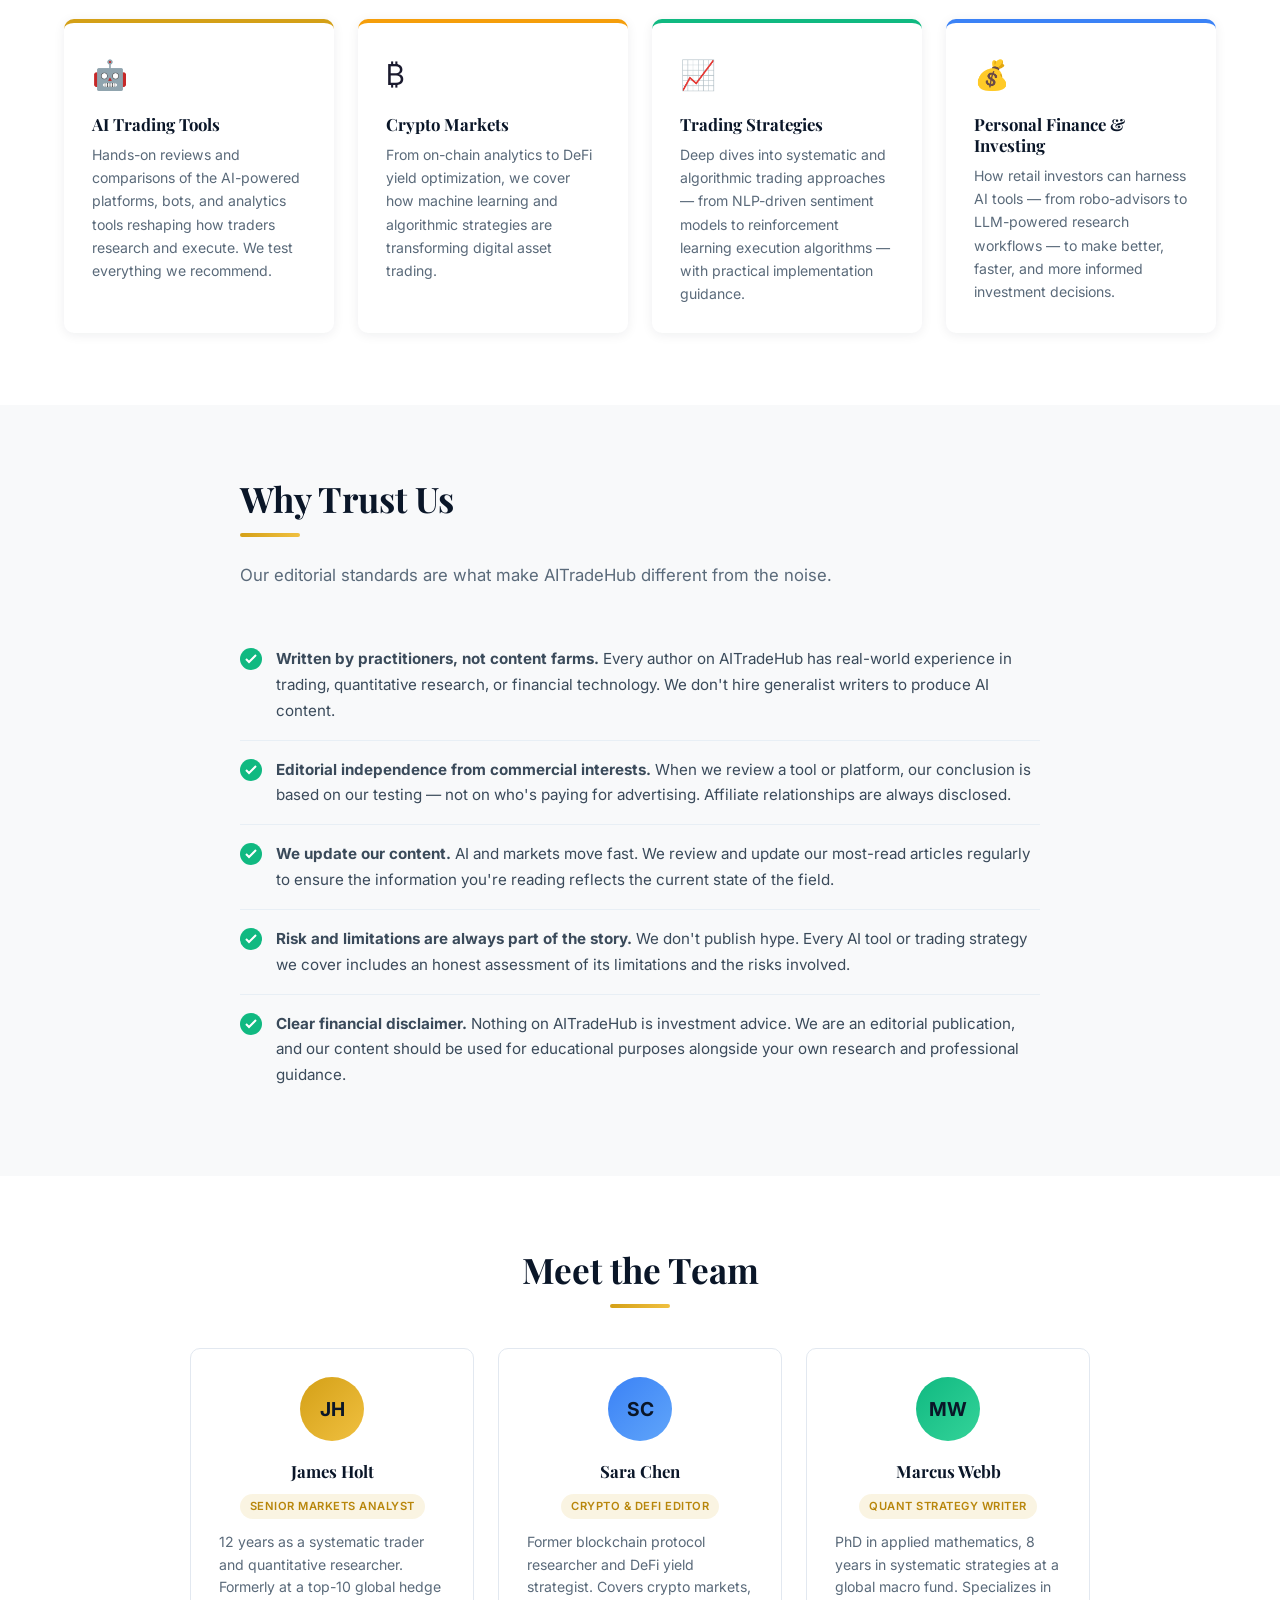
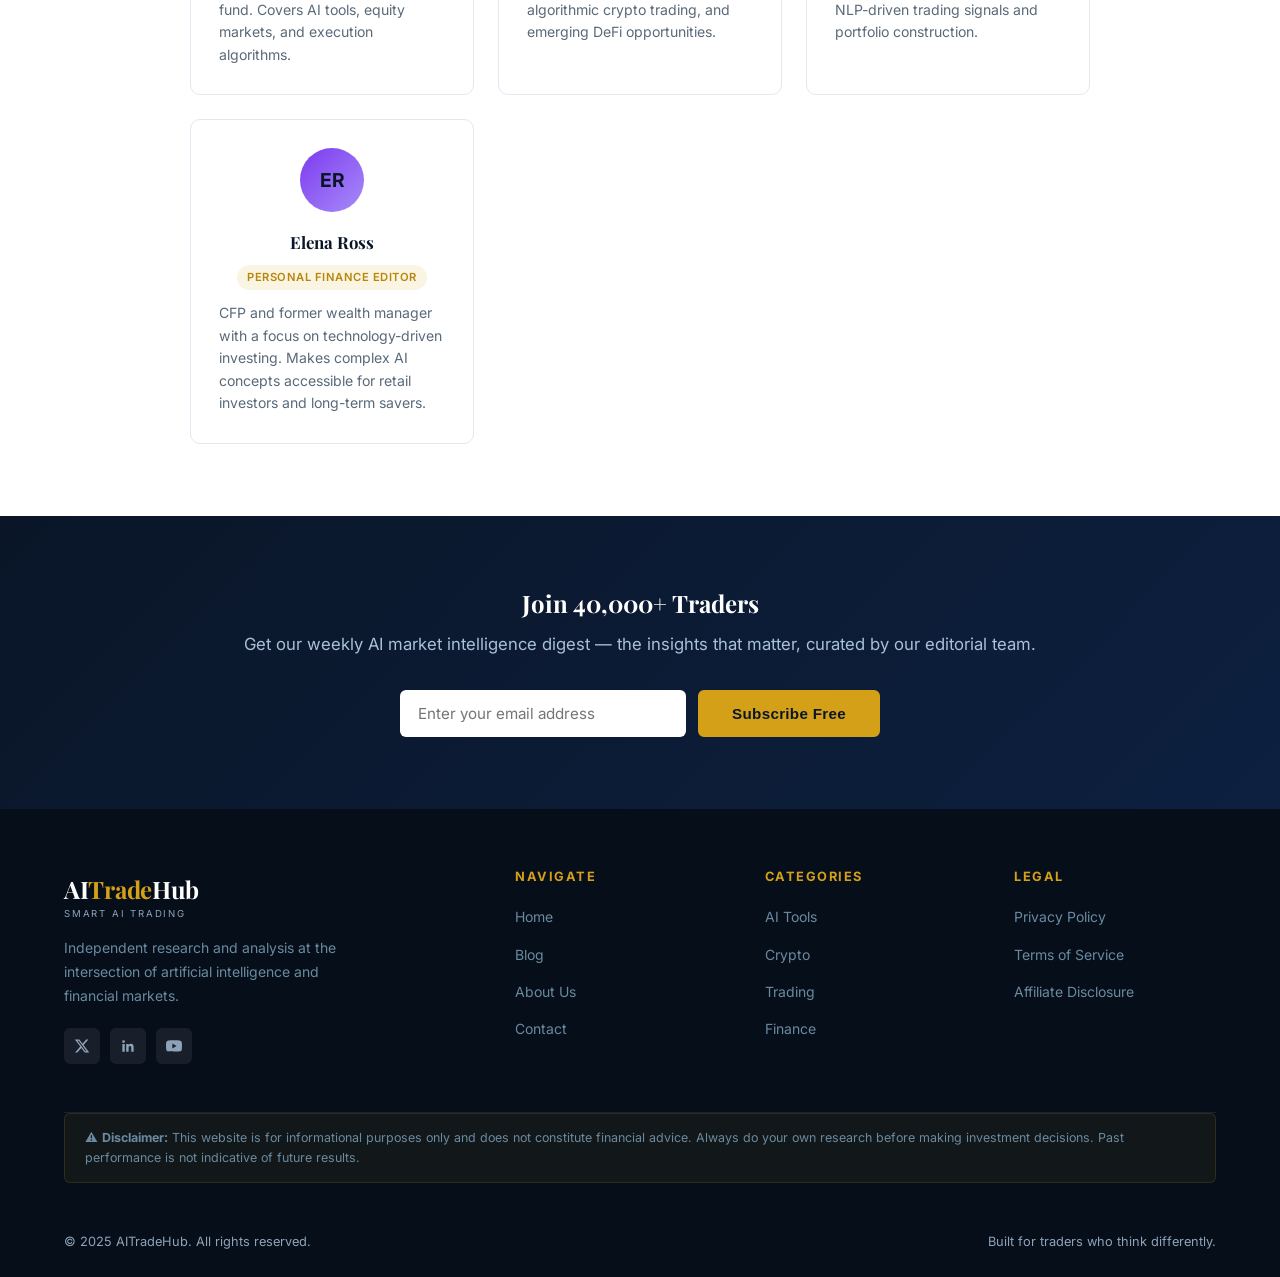
==== commit be8daf06: "Fix ticker: remove Sponsors label, fix desktop scroll with JS auto-fill" ====
--- a/about.html
+++ b/about.html
@@ -76,16 +76,7 @@
 
 <!-- ── Sponsors Ticker ──────────────────────────────────── -->
 <div class="ticker-wrap">
-  <span class="ticker-label">Sponsors</span>
   <div class="ticker-track" id="tickerTrack">
-    <span class="ticker-item">🤝 <a href="#">Your Brand Here</a></span>
-    <span class="ticker-dot"></span>
-    <span class="ticker-item">📈 <a href="#">Advertise with AITradeHub</a></span>
-    <span class="ticker-dot"></span>
-    <span class="ticker-item">🚀 <a href="#">Partner Slot Available</a></span>
-    <span class="ticker-dot"></span>
-    <span class="ticker-item">💼 <a href="#">Sponsor This Space</a></span>
-    <span class="ticker-dot"></span>
     <span class="ticker-item">🤝 <a href="#">Your Brand Here</a></span>
     <span class="ticker-dot"></span>
     <span class="ticker-item">📈 <a href="#">Advertise with AITradeHub</a></span>
--- a/css/style.css
+++ b/css/style.css
@@ -180,22 +180,10 @@
 }
 .ticker-wrap::before { left: 0; background: linear-gradient(90deg, #0a1628, transparent); }
 .ticker-wrap::after  { right: 0; background: linear-gradient(-90deg, #0a1628, transparent); }
-.ticker-label {
-  display: inline-block;
-  background: #d4a017;
-  color: #0a1628;
-  font-size: .7rem;
-  font-weight: 800;
-  letter-spacing: 1px;
-  text-transform: uppercase;
-  padding: 2px 10px;
-  margin-right: 16px;
-  border-radius: 2px;
-  vertical-align: middle;
-}
 .ticker-track {
-  display: inline-block;
-  animation: ticker-scroll 30s linear infinite;
+  display: inline-flex;
+  align-items: center;
+  will-change: transform;
 }
 .ticker-track:hover { animation-play-state: paused; }
 .ticker-item {
@@ -204,8 +192,8 @@
   font-size: .78rem;
   font-weight: 500;
   letter-spacing: .3px;
-  padding: 0 32px 0 0;
-  vertical-align: middle;
+  padding: 0 40px 0 0;
+  white-space: nowrap;
 }
 .ticker-item a {
   color: #d4a017;
@@ -219,8 +207,8 @@
   width: 4px; height: 4px;
   background: #d4a017;
   border-radius: 50%;
-  margin-right: 32px;
-  vertical-align: middle;
+  margin-right: 40px;
+  flex-shrink: 0;
   opacity: .6;
 }
 @keyframes ticker-scroll {
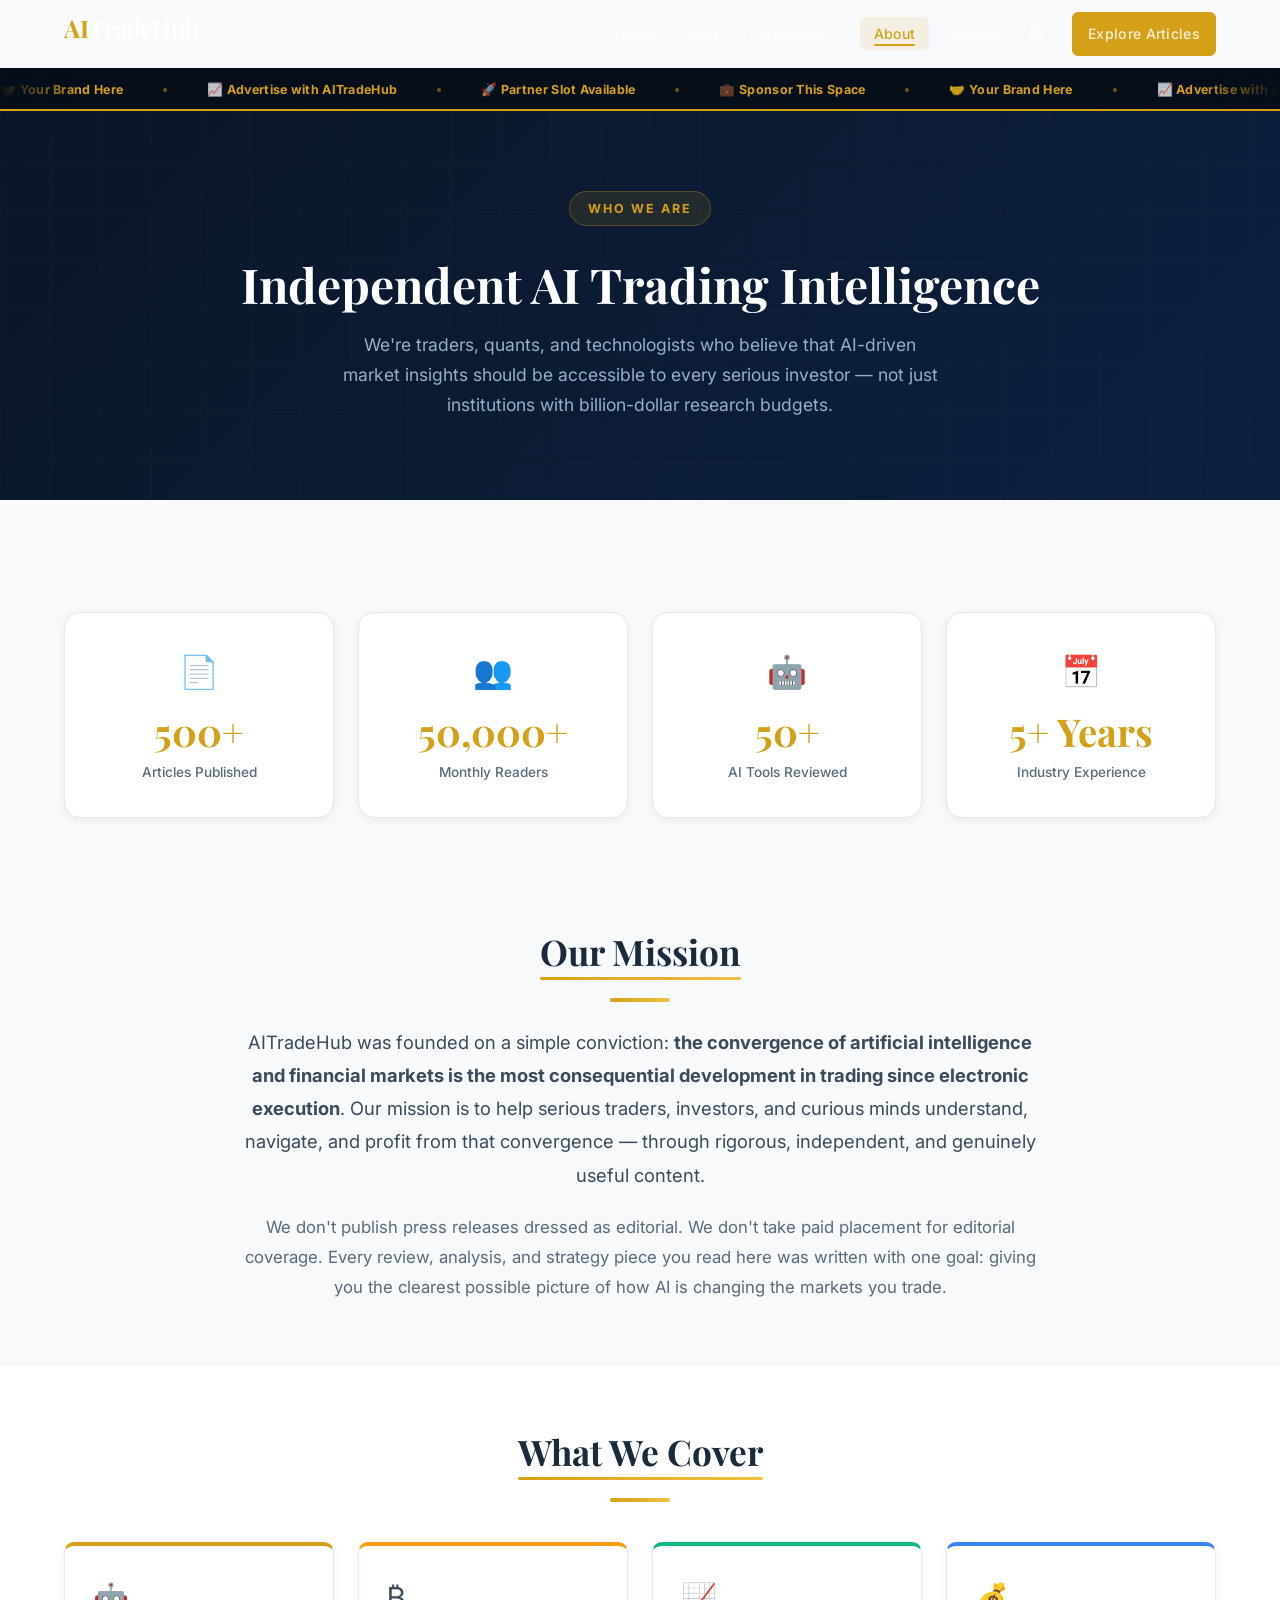
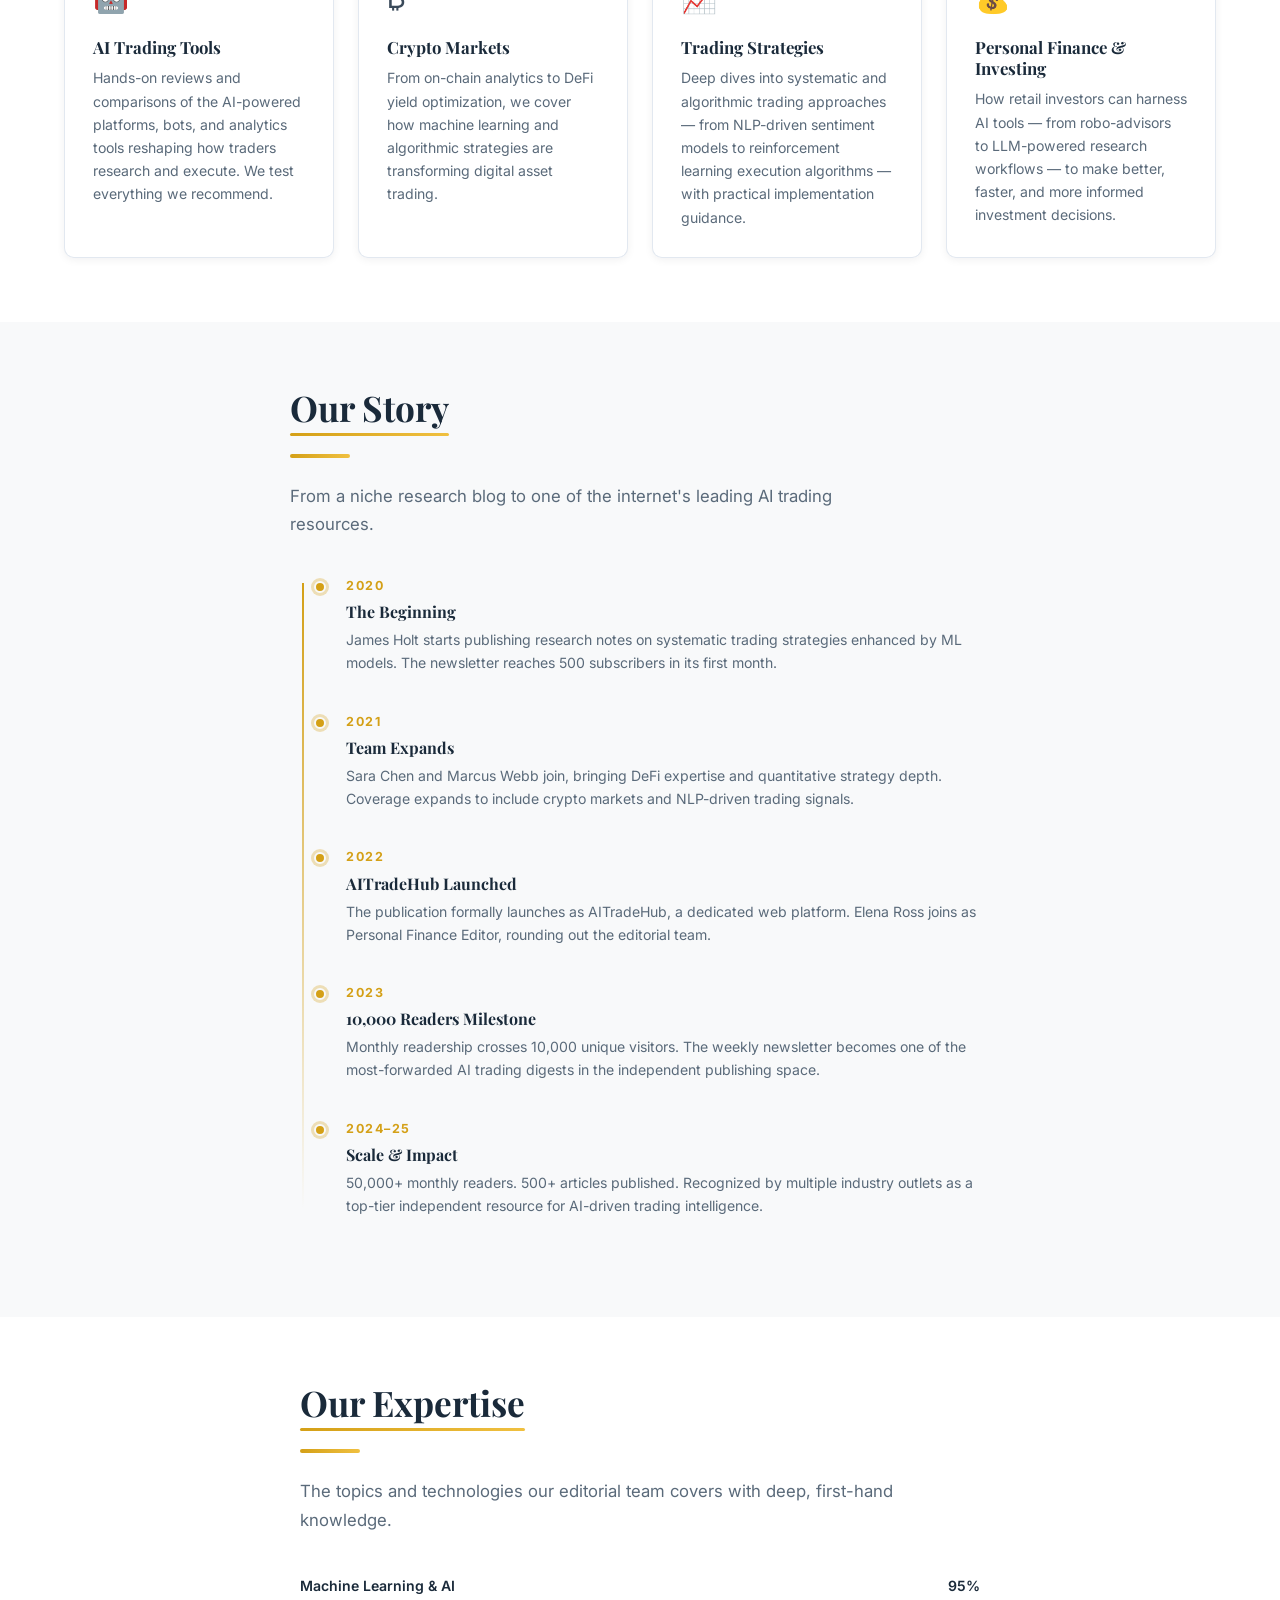
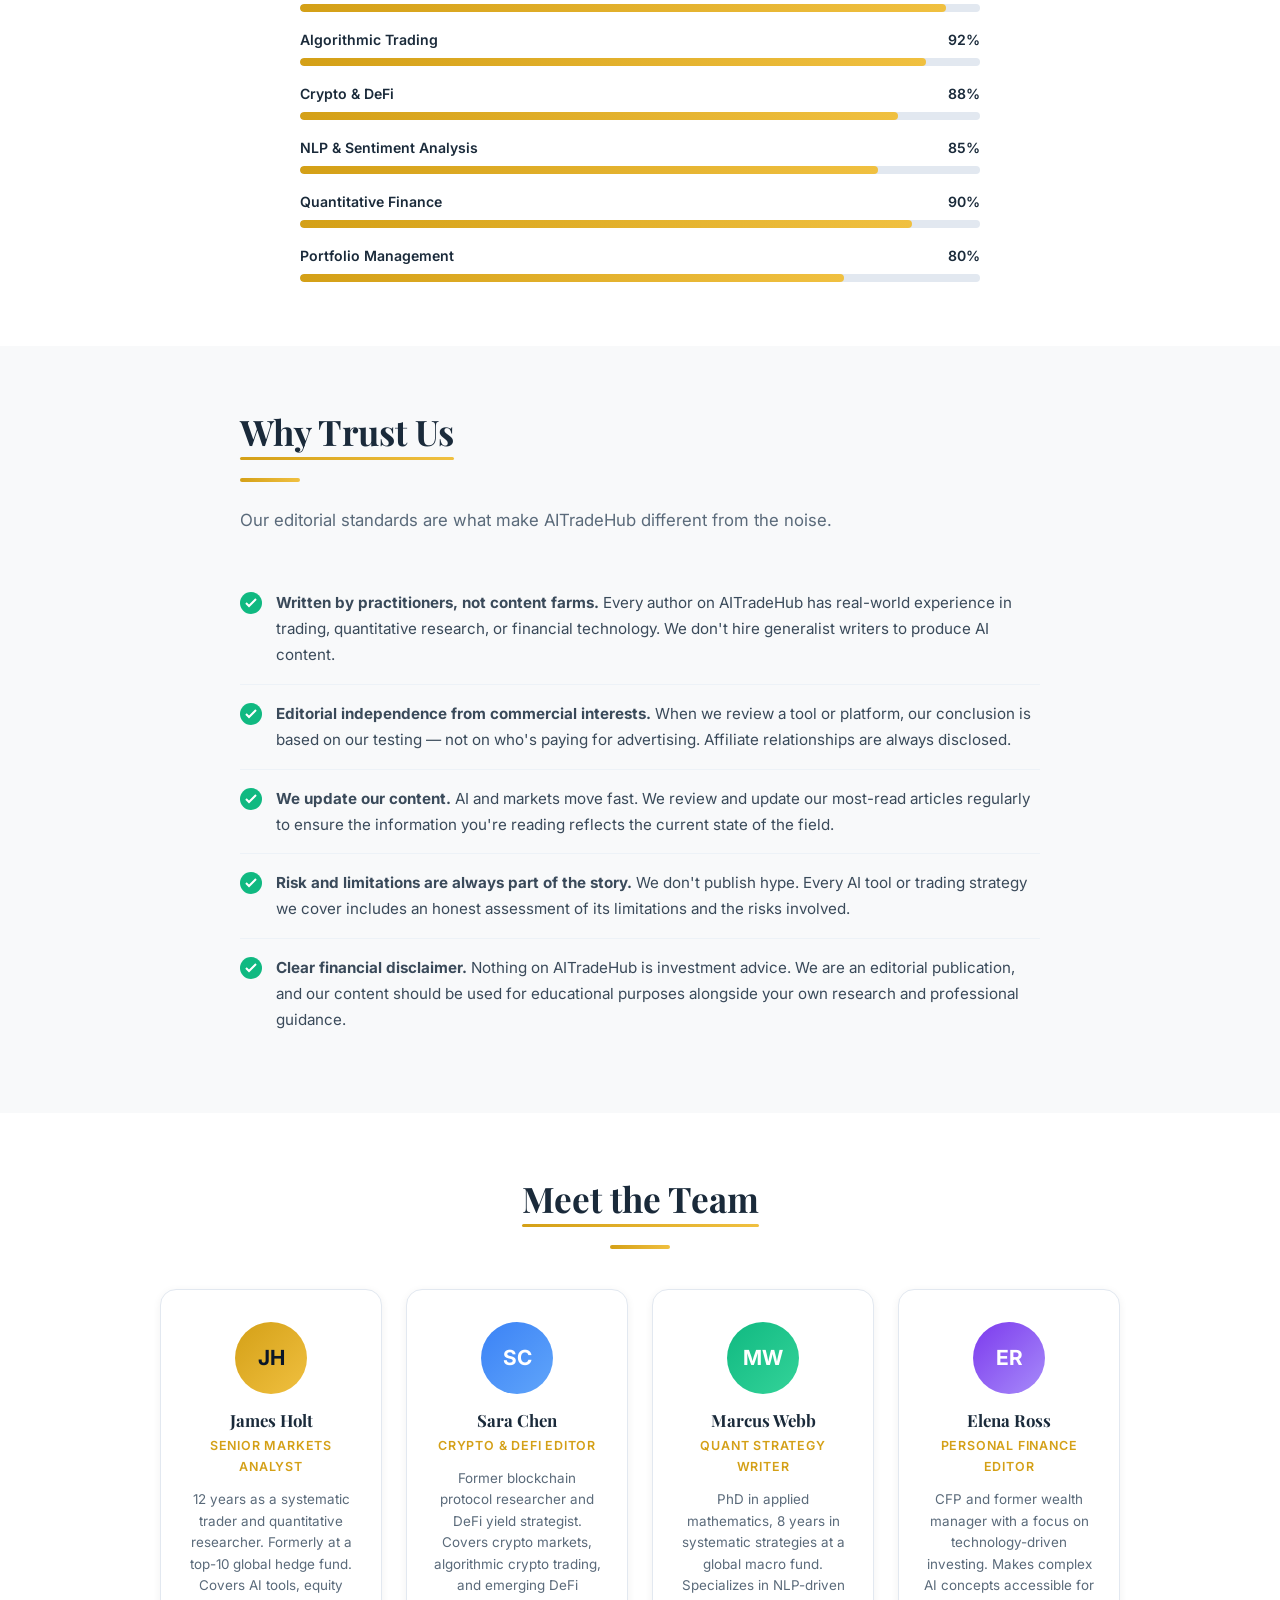
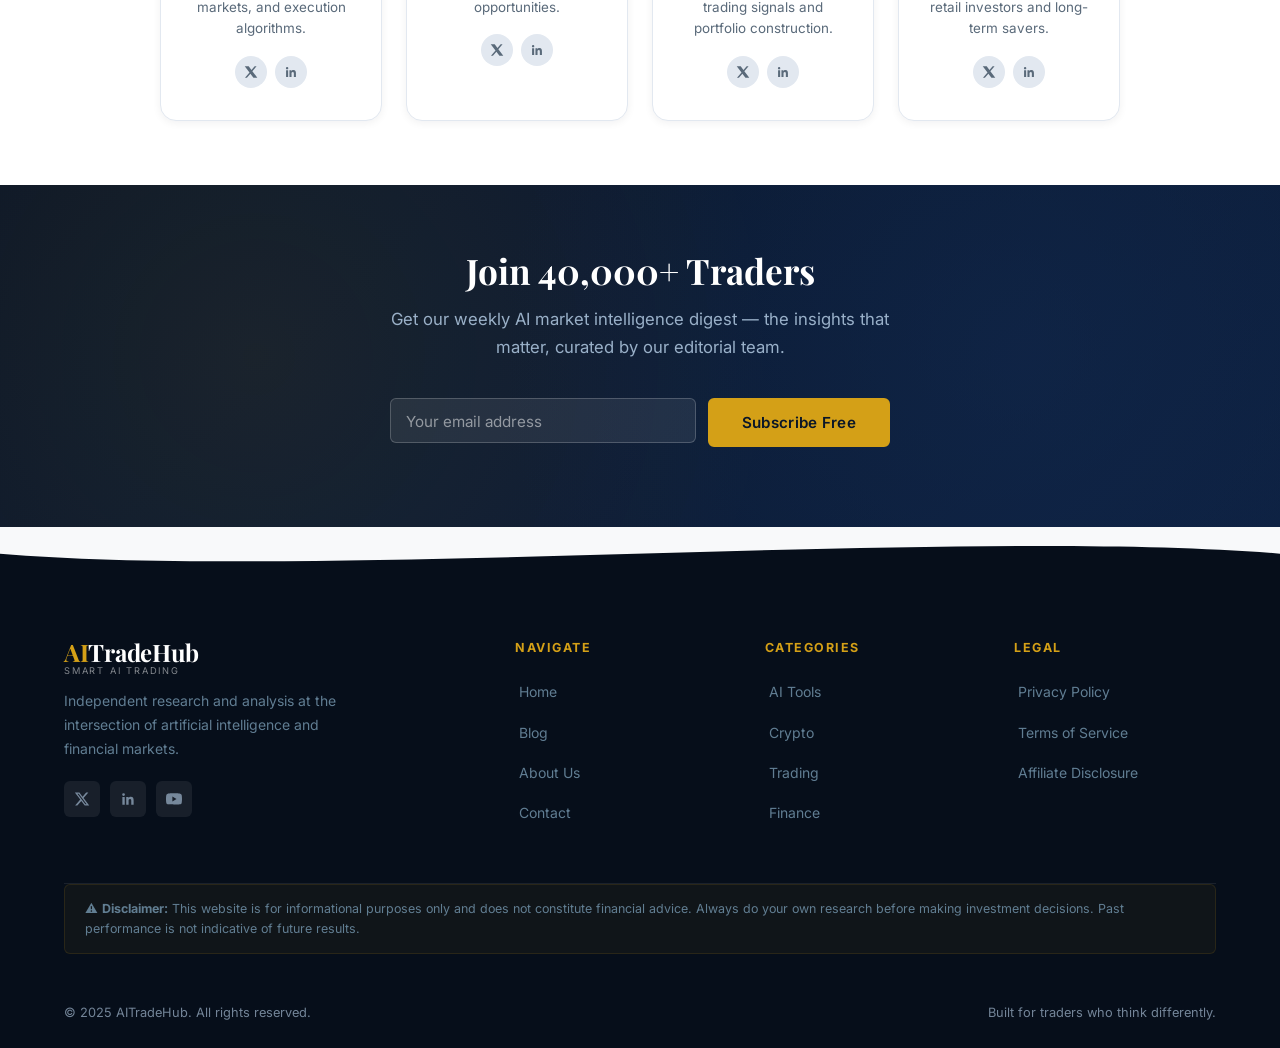
==== commit a33e07df: "Complete site overhaul: modern interactive blog design" ====
--- a/about.html
+++ b/about.html
@@ -56,16 +56,34 @@
 </head>
 <body>
 
+<!-- ── Site Header ────────────────────────────────────────── -->
 <header class="site-header">
   <div class="container">
-    <nav class="navbar">
-      <a href="index.html" class="logo">AI<span>Trade</span>Hub<small>Smart AI Trading</small></a>
+    <nav class="navbar" role="navigation" aria-label="Main navigation">
+      <a href="index.html" class="logo"><span class="logo-ai">AI</span><span class="logo-trade">TradeHub</span><small>Smart AI Trading</small></a>
       <ul class="nav-links">
         <li><a href="index.html">Home</a></li>
         <li><a href="blog.html">Blog</a></li>
+        <li class="nav-dropdown">
+          <a href="#">Categories <svg class="chevron" viewBox="0 0 24 24" fill="none" stroke="currentColor" stroke-width="2.5"><polyline points="6 9 12 15 18 9"/></svg></a>
+          <div class="dropdown-menu">
+            <a href="blog.html?cat=ai"><span class="cat-dot cat-ai"></span> AI Tools</a>
+            <a href="blog.html?cat=crypto"><span class="cat-dot cat-crypto"></span> Crypto</a>
+            <a href="blog.html?cat=trading"><span class="cat-dot cat-trading"></span> Trading</a>
+            <a href="blog.html?cat=finance"><span class="cat-dot cat-finance"></span> Finance</a>
+          </div>
+        </li>
         <li><a href="about.html" class="active">About</a></li>
         <li><a href="contact.html">Contact</a></li>
-        <li><a href="blog.html" class="btn btn-primary btn-sm">Explore Articles</a></li>
+        <li>
+          <div class="nav-actions">
+            <button class="dark-mode-btn" aria-label="Toggle dark mode">
+              <svg class="icon-moon" width="16" height="16" viewBox="0 0 24 24" fill="none" stroke="currentColor" stroke-width="2"><path d="M21 12.79A9 9 0 1111.21 3 7 7 0 0021 12.79z"/></svg>
+              <svg class="icon-sun"  width="16" height="16" viewBox="0 0 24 24" fill="none" stroke="currentColor" stroke-width="2"><circle cx="12" cy="12" r="5"/><line x1="12" y1="1" x2="12" y2="3"/><line x1="12" y1="21" x2="12" y2="23"/></svg>
+            </button>
+            <a href="blog.html" class="btn btn-primary btn-sm">Explore Articles</a>
+          </div>
+        </li>
       </ul>
       <button class="hamburger" aria-label="Toggle menu" aria-expanded="false">
         <span></span><span></span><span></span>
@@ -74,7 +92,31 @@
   </div>
 </header>
 
-<!-- ── Sponsors Ticker ──────────────────────────────────── -->
+<!-- ── Mobile Overlay ───────────────────────────────────── -->
+<div class="mobile-overlay">
+  <ul class="mobile-nav-links">
+    <li><a href="index.html">Home</a></li>
+    <li><a href="blog.html">Blog</a></li>
+    <div class="mobile-cats">
+      <a href="blog.html?cat=ai"><span class="cat-dot cat-ai" style="display:inline-block;margin-right:8px;"></span>AI Tools</a>
+      <a href="blog.html?cat=crypto"><span class="cat-dot cat-crypto" style="display:inline-block;margin-right:8px;"></span>Crypto</a>
+      <a href="blog.html?cat=trading"><span class="cat-dot cat-trading" style="display:inline-block;margin-right:8px;"></span>Trading</a>
+      <a href="blog.html?cat=finance"><span class="cat-dot cat-finance" style="display:inline-block;margin-right:8px;"></span>Finance</a>
+    </div>
+    <li><a href="about.html">About</a></li>
+    <li><a href="contact.html">Contact</a></li>
+  </ul>
+  <div class="mobile-actions">
+    <a href="blog.html" class="btn btn-primary">Explore Articles</a>
+    <div class="dark-toggle-row dark-mode-btn">
+      <svg class="icon-moon" width="18" height="18" viewBox="0 0 24 24" fill="none" stroke="currentColor" stroke-width="2"><path d="M21 12.79A9 9 0 1111.21 3 7 7 0 0021 12.79z"/></svg>
+      <svg class="icon-sun"  width="18" height="18" viewBox="0 0 24 24" fill="none" stroke="currentColor" stroke-width="2"><circle cx="12" cy="12" r="5"/></svg>
+      <span>Toggle Dark Mode</span>
+    </div>
+  </div>
+</div>
+
+<!-- ── Sponsors Ticker ─────────────────────────────────── -->
 <div class="ticker-wrap">
   <div class="ticker-track" id="tickerTrack">
     <span class="ticker-item">🤝 <a href="#">Your Brand Here</a></span>
@@ -88,7 +130,7 @@
   </div>
 </div>
 
-<!-- About Hero -->
+<!-- ── About Hero ─────────────────────────────────────── -->
 <section class="about-hero">
   <div class="container">
     <div class="hero-eyebrow">Who We Are</div>
@@ -97,54 +139,74 @@
   </div>
 </section>
 
-<!-- Team Photo Placeholder -->
-<section class="section" style="padding-top:60px;padding-bottom:0;">
-  <div class="container">
-    <div class="team-photo-placeholder">
-      📸 Team Photo Placeholder
-    </div>
-  </div>
-</section>
-
-<!-- Mission Statement -->
-<section class="section" style="padding-top:48px;">
-  <div class="container">
-    <div style="max-width:800px;margin:0 auto;text-align:center;">
+<!-- ── Animated Stats ──────────────────────────────────── -->
+<section class="section" style="padding-bottom:0;">
+  <div class="container">
+    <div class="stats-row">
+      <div class="stat-card animate-on-scroll">
+        <div class="stat-icon">📄</div>
+        <span class="stat-count" data-target="500" data-suffix="+">0</span>
+        <span class="stat-desc">Articles Published</span>
+      </div>
+      <div class="stat-card animate-on-scroll stagger-1">
+        <div class="stat-icon">👥</div>
+        <span class="stat-count" data-target="50000" data-suffix="+">0</span>
+        <span class="stat-desc">Monthly Readers</span>
+      </div>
+      <div class="stat-card animate-on-scroll stagger-2">
+        <div class="stat-icon">🤖</div>
+        <span class="stat-count" data-target="50" data-suffix="+">0</span>
+        <span class="stat-desc">AI Tools Reviewed</span>
+      </div>
+      <div class="stat-card animate-on-scroll stagger-3">
+        <div class="stat-icon">📅</div>
+        <span class="stat-count" data-target="5" data-suffix="+ Years">0</span>
+        <span class="stat-desc">Industry Experience</span>
+      </div>
+    </div>
+  </div>
+</section>
+
+<!-- ── Mission Statement ────────────────────────────────── -->
+<section class="section">
+  <div class="container">
+    <div style="max-width:800px;margin:0 auto;text-align:center;" class="animate-on-scroll">
       <h2 class="section-title">Our Mission</h2>
       <div class="divider" style="margin:12px auto 24px;"></div>
-      <p style="font-size:1.15rem;line-height:1.8;color:#3a4a5a;">
+      <p style="font-size:1.15rem;line-height:1.8;color:var(--text-body);">
         AITradeHub was founded on a simple conviction: <strong>the convergence of artificial intelligence and financial markets is the most consequential development in trading since electronic execution</strong>. Our mission is to help serious traders, investors, and curious minds understand, navigate, and profit from that convergence — through rigorous, independent, and genuinely useful content.
       </p>
-      <p style="font-size:1.05rem;line-height:1.8;color:#5a6a7a;margin-top:20px;">
+      <p style="font-size:1.05rem;line-height:1.8;color:var(--text-muted);margin-top:20px;">
         We don't publish press releases dressed as editorial. We don't take paid placement for editorial coverage. Every review, analysis, and strategy piece you read here was written with one goal: giving you the clearest possible picture of how AI is changing the markets you trade.
       </p>
     </div>
   </div>
 </section>
 
-<!-- What We Cover -->
-<section class="section" style="background:#fff;">
-  <div class="container">
-    <h2 class="section-title text-center">What We Cover</h2>
-    <div class="divider" style="margin:12px auto 40px;"></div>
-
+<!-- ── What We Cover ────────────────────────────────────── -->
+<section class="section" style="background:var(--bg-white);">
+  <div class="container">
+    <div class="animate-on-scroll text-center">
+      <h2 class="section-title">What We Cover</h2>
+      <div class="divider" style="margin:12px auto 40px;"></div>
+    </div>
     <div class="values-grid">
-      <div class="value-card">
+      <div class="value-card animate-on-scroll">
         <div class="value-icon">🤖</div>
         <h4>AI Trading Tools</h4>
         <p>Hands-on reviews and comparisons of the AI-powered platforms, bots, and analytics tools reshaping how traders research and execute. We test everything we recommend.</p>
       </div>
-      <div class="value-card" style="border-top-color:#f59e0b;">
+      <div class="value-card animate-on-scroll stagger-1" style="border-top-color:var(--cat-crypto);">
         <div class="value-icon">₿</div>
         <h4>Crypto Markets</h4>
         <p>From on-chain analytics to DeFi yield optimization, we cover how machine learning and algorithmic strategies are transforming digital asset trading.</p>
       </div>
-      <div class="value-card" style="border-top-color:#10b981;">
+      <div class="value-card animate-on-scroll stagger-2" style="border-top-color:var(--cat-trading);">
         <div class="value-icon">📈</div>
         <h4>Trading Strategies</h4>
         <p>Deep dives into systematic and algorithmic trading approaches — from NLP-driven sentiment models to reinforcement learning execution algorithms — with practical implementation guidance.</p>
       </div>
-      <div class="value-card" style="border-top-color:#3b82f6;">
+      <div class="value-card animate-on-scroll stagger-3" style="border-top-color:var(--cat-finance);">
         <div class="value-icon">💰</div>
         <h4>Personal Finance &amp; Investing</h4>
         <p>How retail investors can harness AI tools — from robo-advisors to LLM-powered research workflows — to make better, faster, and more informed investment decisions.</p>
@@ -153,32 +215,115 @@
   </div>
 </section>
 
-<!-- Why Trust Us -->
+<!-- ── Our Story / Timeline ─────────────────────────────── -->
 <section class="section">
   <div class="container">
+    <div style="max-width:700px;margin:0 auto;">
+      <div class="animate-on-scroll">
+        <h2 class="section-title">Our Story</h2>
+        <div class="divider"></div>
+        <p class="section-subtitle" style="margin-bottom:36px;">From a niche research blog to one of the internet's leading AI trading resources.</p>
+      </div>
+
+      <div class="timeline">
+        <div class="timeline-item animate-on-scroll">
+          <div class="timeline-year">2020</div>
+          <h4>The Beginning</h4>
+          <p>James Holt starts publishing research notes on systematic trading strategies enhanced by ML models. The newsletter reaches 500 subscribers in its first month.</p>
+        </div>
+        <div class="timeline-item animate-on-scroll">
+          <div class="timeline-year">2021</div>
+          <h4>Team Expands</h4>
+          <p>Sara Chen and Marcus Webb join, bringing DeFi expertise and quantitative strategy depth. Coverage expands to include crypto markets and NLP-driven trading signals.</p>
+        </div>
+        <div class="timeline-item animate-on-scroll">
+          <div class="timeline-year">2022</div>
+          <h4>AITradeHub Launched</h4>
+          <p>The publication formally launches as AITradeHub, a dedicated web platform. Elena Ross joins as Personal Finance Editor, rounding out the editorial team.</p>
+        </div>
+        <div class="timeline-item animate-on-scroll">
+          <div class="timeline-year">2023</div>
+          <h4>10,000 Readers Milestone</h4>
+          <p>Monthly readership crosses 10,000 unique visitors. The weekly newsletter becomes one of the most-forwarded AI trading digests in the independent publishing space.</p>
+        </div>
+        <div class="timeline-item animate-on-scroll">
+          <div class="timeline-year">2024–25</div>
+          <h4>Scale &amp; Impact</h4>
+          <p>50,000+ monthly readers. 500+ articles published. Recognized by multiple industry outlets as a top-tier independent resource for AI-driven trading intelligence.</p>
+        </div>
+      </div>
+    </div>
+  </div>
+</section>
+
+<!-- ── Skills / Topics Bars ─────────────────────────────── -->
+<section class="section" style="background:var(--bg-white);">
+  <div class="container">
+    <div style="max-width:680px;margin:0 auto;">
+      <div class="animate-on-scroll">
+        <h2 class="section-title">Our Expertise</h2>
+        <div class="divider"></div>
+        <p class="section-subtitle">The topics and technologies our editorial team covers with deep, first-hand knowledge.</p>
+      </div>
+
+      <div class="skills-list animate-on-scroll">
+        <div class="skill-item">
+          <div class="skill-header"><span>Machine Learning & AI</span><span>95%</span></div>
+          <div class="skill-bar"><div class="skill-fill" style="--skill-width:95%"></div></div>
+        </div>
+        <div class="skill-item">
+          <div class="skill-header"><span>Algorithmic Trading</span><span>92%</span></div>
+          <div class="skill-bar"><div class="skill-fill" style="--skill-width:92%"></div></div>
+        </div>
+        <div class="skill-item">
+          <div class="skill-header"><span>Crypto &amp; DeFi</span><span>88%</span></div>
+          <div class="skill-bar"><div class="skill-fill" style="--skill-width:88%"></div></div>
+        </div>
+        <div class="skill-item">
+          <div class="skill-header"><span>NLP &amp; Sentiment Analysis</span><span>85%</span></div>
+          <div class="skill-bar"><div class="skill-fill" style="--skill-width:85%"></div></div>
+        </div>
+        <div class="skill-item">
+          <div class="skill-header"><span>Quantitative Finance</span><span>90%</span></div>
+          <div class="skill-bar"><div class="skill-fill" style="--skill-width:90%"></div></div>
+        </div>
+        <div class="skill-item">
+          <div class="skill-header"><span>Portfolio Management</span><span>80%</span></div>
+          <div class="skill-bar"><div class="skill-fill" style="--skill-width:80%"></div></div>
+        </div>
+      </div>
+    </div>
+  </div>
+</section>
+
+<!-- ── Why Trust Us ────────────────────────────────────── -->
+<section class="section">
+  <div class="container">
     <div style="max-width:800px;margin:0 auto;">
-      <h2 class="section-title">Why Trust Us</h2>
-      <div class="divider"></div>
-      <p class="section-subtitle">Our editorial standards are what make AITradeHub different from the noise.</p>
+      <div class="animate-on-scroll">
+        <h2 class="section-title">Why Trust Us</h2>
+        <div class="divider"></div>
+        <p class="section-subtitle">Our editorial standards are what make AITradeHub different from the noise.</p>
+      </div>
 
       <ul class="trust-list">
-        <li>
+        <li class="animate-on-scroll">
           <span class="check"><svg viewBox="0 0 12 12" fill="none" stroke="white" stroke-width="2"><polyline points="1,6 4,9 11,2"/></svg></span>
           <div><strong>Written by practitioners, not content farms.</strong> Every author on AITradeHub has real-world experience in trading, quantitative research, or financial technology. We don't hire generalist writers to produce AI content.</div>
         </li>
-        <li>
+        <li class="animate-on-scroll">
           <span class="check"><svg viewBox="0 0 12 12" fill="none" stroke="white" stroke-width="2"><polyline points="1,6 4,9 11,2"/></svg></span>
           <div><strong>Editorial independence from commercial interests.</strong> When we review a tool or platform, our conclusion is based on our testing — not on who's paying for advertising. Affiliate relationships are always disclosed.</div>
         </li>
-        <li>
+        <li class="animate-on-scroll">
           <span class="check"><svg viewBox="0 0 12 12" fill="none" stroke="white" stroke-width="2"><polyline points="1,6 4,9 11,2"/></svg></span>
           <div><strong>We update our content.</strong> AI and markets move fast. We review and update our most-read articles regularly to ensure the information you're reading reflects the current state of the field.</div>
         </li>
-        <li>
+        <li class="animate-on-scroll">
           <span class="check"><svg viewBox="0 0 12 12" fill="none" stroke="white" stroke-width="2"><polyline points="1,6 4,9 11,2"/></svg></span>
           <div><strong>Risk and limitations are always part of the story.</strong> We don't publish hype. Every AI tool or trading strategy we cover includes an honest assessment of its limitations and the risks involved.</div>
         </li>
-        <li>
+        <li class="animate-on-scroll">
           <span class="check"><svg viewBox="0 0 12 12" fill="none" stroke="white" stroke-width="2"><polyline points="1,6 4,9 11,2"/></svg></span>
           <div><strong>Clear financial disclaimer.</strong> Nothing on AITradeHub is investment advice. We are an editorial publication, and our content should be used for educational purposes alongside your own research and professional guidance.</div>
         </li>
@@ -187,63 +332,100 @@
   </div>
 </section>
 
-<!-- Team Section -->
-<section class="section" style="background:#fff;">
-  <div class="container">
-    <h2 class="section-title text-center">Meet the Team</h2>
-    <div class="divider" style="margin:12px auto 40px;"></div>
-
-    <div class="tools-grid" style="max-width:900px;margin:0 auto;">
-
-      <div class="tool-card" style="text-align:center;align-items:center;">
-        <div class="author-avatar" style="width:64px;height:64px;font-size:1.2rem;margin:0 auto 8px;">JH</div>
+<!-- ── Team Section ────────────────────────────────────── -->
+<section class="section" style="background:var(--bg-white);">
+  <div class="container">
+    <div class="animate-on-scroll text-center">
+      <h2 class="section-title">Meet the Team</h2>
+      <div class="divider" style="margin:12px auto 40px;"></div>
+    </div>
+
+    <div class="team-grid" style="max-width:960px;margin:0 auto;">
+
+      <div class="team-card animate-on-scroll">
+        <div class="team-avatar">JH</div>
         <h4>James Holt</h4>
-        <span class="tool-tag">Senior Markets Analyst</span>
-        <p style="text-align:left;">12 years as a systematic trader and quantitative researcher. Formerly at a top-10 global hedge fund. Covers AI tools, equity markets, and execution algorithms.</p>
-      </div>
-
-      <div class="tool-card" style="text-align:center;align-items:center;">
-        <div class="author-avatar" style="width:64px;height:64px;font-size:1.2rem;margin:0 auto 8px;background:linear-gradient(135deg,#3b82f6,#60a5fa);">SC</div>
+        <div class="team-role">Senior Markets Analyst</div>
+        <p>12 years as a systematic trader and quantitative researcher. Formerly at a top-10 global hedge fund. Covers AI tools, equity markets, and execution algorithms.</p>
+        <div class="team-social">
+          <a href="#" aria-label="Twitter"><svg viewBox="0 0 24 24" fill="currentColor"><path d="M18.244 2.25h3.308l-7.227 8.26 8.502 11.24H16.17l-5.214-6.817L4.99 21.75H1.68l7.73-8.835L1.254 2.25H8.08l4.713 6.231z"/></svg></a>
+          <a href="#" aria-label="LinkedIn"><svg viewBox="0 0 24 24" fill="currentColor"><path d="M20.447 20.452h-3.554v-5.569c0-1.328-.027-3.037-1.852-3.037-1.853 0-2.136 1.445-2.136 2.939v5.667H9.351V9h3.414v1.561h.046c.477-.9 1.637-1.85 3.37-1.85 3.601 0 4.267 2.37 4.267 5.455v6.286zM5.337 7.433a2.062 2.062 0 01-2.063-2.065 2.064 2.064 0 112.063 2.065zm1.782 13.019H3.555V9h3.564v11.452z"/></svg></a>
+        </div>
+      </div>
+
+      <div class="team-card animate-on-scroll stagger-1">
+        <div class="team-avatar av-sc">SC</div>
         <h4>Sara Chen</h4>
-        <span class="tool-tag">Crypto &amp; DeFi Editor</span>
-        <p style="text-align:left;">Former blockchain protocol researcher and DeFi yield strategist. Covers crypto markets, algorithmic crypto trading, and emerging DeFi opportunities.</p>
-      </div>
-
-      <div class="tool-card" style="text-align:center;align-items:center;">
-        <div class="author-avatar" style="width:64px;height:64px;font-size:1.2rem;margin:0 auto 8px;background:linear-gradient(135deg,#10b981,#34d399);">MW</div>
+        <div class="team-role">Crypto &amp; DeFi Editor</div>
+        <p>Former blockchain protocol researcher and DeFi yield strategist. Covers crypto markets, algorithmic crypto trading, and emerging DeFi opportunities.</p>
+        <div class="team-social">
+          <a href="#" aria-label="Twitter"><svg viewBox="0 0 24 24" fill="currentColor"><path d="M18.244 2.25h3.308l-7.227 8.26 8.502 11.24H16.17l-5.214-6.817L4.99 21.75H1.68l7.73-8.835L1.254 2.25H8.08l4.713 6.231z"/></svg></a>
+          <a href="#" aria-label="LinkedIn"><svg viewBox="0 0 24 24" fill="currentColor"><path d="M20.447 20.452h-3.554v-5.569c0-1.328-.027-3.037-1.852-3.037-1.853 0-2.136 1.445-2.136 2.939v5.667H9.351V9h3.414v1.561h.046c.477-.9 1.637-1.85 3.37-1.85 3.601 0 4.267 2.37 4.267 5.455v6.286zM5.337 7.433a2.062 2.062 0 01-2.063-2.065 2.064 2.064 0 112.063 2.065zm1.782 13.019H3.555V9h3.564v11.452z"/></svg></a>
+        </div>
+      </div>
+
+      <div class="team-card animate-on-scroll stagger-2">
+        <div class="team-avatar av-mw">MW</div>
         <h4>Marcus Webb</h4>
-        <span class="tool-tag">Quant Strategy Writer</span>
-        <p style="text-align:left;">PhD in applied mathematics, 8 years in systematic strategies at a global macro fund. Specializes in NLP-driven trading signals and portfolio construction.</p>
-      </div>
-
-      <div class="tool-card" style="text-align:center;align-items:center;">
-        <div class="author-avatar" style="width:64px;height:64px;font-size:1.2rem;margin:0 auto 8px;background:linear-gradient(135deg,#7c3aed,#a78bfa);">ER</div>
+        <div class="team-role">Quant Strategy Writer</div>
+        <p>PhD in applied mathematics, 8 years in systematic strategies at a global macro fund. Specializes in NLP-driven trading signals and portfolio construction.</p>
+        <div class="team-social">
+          <a href="#" aria-label="Twitter"><svg viewBox="0 0 24 24" fill="currentColor"><path d="M18.244 2.25h3.308l-7.227 8.26 8.502 11.24H16.17l-5.214-6.817L4.99 21.75H1.68l7.73-8.835L1.254 2.25H8.08l4.713 6.231z"/></svg></a>
+          <a href="#" aria-label="LinkedIn"><svg viewBox="0 0 24 24" fill="currentColor"><path d="M20.447 20.452h-3.554v-5.569c0-1.328-.027-3.037-1.852-3.037-1.853 0-2.136 1.445-2.136 2.939v5.667H9.351V9h3.414v1.561h.046c.477-.9 1.637-1.85 3.37-1.85 3.601 0 4.267 2.37 4.267 5.455v6.286zM5.337 7.433a2.062 2.062 0 01-2.063-2.065 2.064 2.064 0 112.063 2.065zm1.782 13.019H3.555V9h3.564v11.452z"/></svg></a>
+        </div>
+      </div>
+
+      <div class="team-card animate-on-scroll stagger-3">
+        <div class="team-avatar av-er">ER</div>
         <h4>Elena Ross</h4>
-        <span class="tool-tag">Personal Finance Editor</span>
-        <p style="text-align:left;">CFP and former wealth manager with a focus on technology-driven investing. Makes complex AI concepts accessible for retail investors and long-term savers.</p>
-      </div>
-
-    </div>
-  </div>
-</section>
-
-<!-- CTA -->
-<section class="newsletter-section">
-  <div class="container">
-    <h2>Join 40,000+ Traders</h2>
-    <p>Get our weekly AI market intelligence digest — the insights that matter, curated by our editorial team.</p>
-    <form class="newsletter-inline newsletter-inline-form" action="#" method="post">
-      <input type="email" placeholder="Enter your email address" required />
-      <button type="submit" class="btn btn-primary">Subscribe Free</button>
+        <div class="team-role">Personal Finance Editor</div>
+        <p>CFP and former wealth manager with a focus on technology-driven investing. Makes complex AI concepts accessible for retail investors and long-term savers.</p>
+        <div class="team-social">
+          <a href="#" aria-label="Twitter"><svg viewBox="0 0 24 24" fill="currentColor"><path d="M18.244 2.25h3.308l-7.227 8.26 8.502 11.24H16.17l-5.214-6.817L4.99 21.75H1.68l7.73-8.835L1.254 2.25H8.08l4.713 6.231z"/></svg></a>
+          <a href="#" aria-label="LinkedIn"><svg viewBox="0 0 24 24" fill="currentColor"><path d="M20.447 20.452h-3.554v-5.569c0-1.328-.027-3.037-1.852-3.037-1.853 0-2.136 1.445-2.136 2.939v5.667H9.351V9h3.414v1.561h.046c.477-.9 1.637-1.85 3.37-1.85 3.601 0 4.267 2.37 4.267 5.455v6.286zM5.337 7.433a2.062 2.062 0 01-2.063-2.065 2.064 2.064 0 112.063 2.065zm1.782 13.019H3.555V9h3.564v11.452z"/></svg></a>
+        </div>
+      </div>
+
+    </div>
+  </div>
+</section>
+
+<!-- ── Newsletter CTA ──────────────────────────────────── -->
+<section class="newsletter-section" id="newsletter">
+  <div class="container">
+    <div class="animate-on-scroll">
+      <h2>Join 40,000+ Traders</h2>
+      <p>Get our weekly AI market intelligence digest — the insights that matter, curated by our editorial team.</p>
+    </div>
+    <form class="newsletter-inline newsletter-inline-form animate-on-scroll" action="#" method="post" novalidate>
+      <div class="floating-label-group">
+        <input type="email" id="about-email" placeholder="your@email.com" required autocomplete="email" />
+        <label for="about-email">Your email address</label>
+      </div>
+      <button type="submit" class="btn btn-primary btn-subscribe">
+        <span class="btn-text">Subscribe Free</span>
+        <span class="btn-spinner"><span class="spinner"></span></span>
+      </button>
     </form>
-  </div>
-</section>
+    <div class="newsletter-success">
+      <svg width="20" height="20" viewBox="0 0 24 24" fill="none" stroke="currentColor" stroke-width="2.5"><polyline points="20 6 9 17 4 12"/></svg>
+      You're subscribed! Check your inbox.
+    </div>
+  </div>
+</section>
+
+<!-- ── Footer Wave ────────────────────────────────────────── -->
+<div class="footer-wave" aria-hidden="true">
+  <svg viewBox="0 0 1440 60" preserveAspectRatio="none" xmlns="http://www.w3.org/2000/svg">
+    <path d="M0,30 C360,60 1080,0 1440,30 L1440,60 L0,60 Z" fill="#060e1a"/>
+  </svg>
+</div>
 
 <footer class="site-footer">
   <div class="container">
     <div class="footer-grid">
       <div class="footer-brand">
-        <a href="index.html" class="logo">AI<span>Trade</span>Hub<small>Smart AI Trading</small></a>
+        <a href="index.html" class="logo"><span class="logo-ai">AI</span><span class="logo-trade">TradeHub</span><small>Smart AI Trading</small></a>
         <p>Independent research and analysis at the intersection of artificial intelligence and financial markets.</p>
         <div class="footer-social">
           <a href="#" class="footer-social-link" aria-label="Twitter/X"><svg viewBox="0 0 24 24" fill="currentColor"><path d="M18.244 2.25h3.308l-7.227 8.26 8.502 11.24H16.17l-5.214-6.817L4.99 21.75H1.68l7.73-8.835L1.254 2.25H8.08l4.713 6.231zm-1.161 17.52h1.833L7.084 4.126H5.117z"/></svg></a>
@@ -279,7 +461,7 @@
       </div>
     </div>
     <div class="footer-disclaimer">
-      ⚠️ <strong>Disclaimer:</strong> This website is for informational purposes only and does not constitute financial advice. 
+      ⚠️ <strong>Disclaimer:</strong> This website is for informational purposes only and does not constitute financial advice.
       Always do your own research before making investment decisions. Past performance is not indicative of future results.
     </div>
     <div class="footer-bottom">
@@ -289,6 +471,10 @@
   </div>
 </footer>
 
+<button id="back-to-top" aria-label="Back to top">
+  <svg viewBox="0 0 24 24" fill="none" stroke="currentColor" stroke-width="2.5"><polyline points="18 15 12 9 6 15"/></svg>
+</button>
+
 <script src="js/main.js"></script>
 </body>
 </html>
--- a/css/style.css
+++ b/css/style.css
@@ -1,145 +1,488 @@
 /* ============================================================
-   AITradeHub — style.css
+   AITradeHub — style.css (complete overhaul)
    Colors: Navy #0a1628 | Gold #d4a017 | Light bg #f8f9fa
-   Fonts: Inter (body) | Playfair Display (headings)
+   Fonts:  Inter (body) | Playfair Display (headings)
+   Architecture: CSS custom properties + mobile-first
 ============================================================ */
 
-/* ── Reset & Base ─────────────────────────────────────────── */
-*, *::before, *::after { box-sizing: border-box; margin: 0; padding: 0; }
-
-html { scroll-behavior: smooth; font-size: 16px; }
+/* ── CSS Custom Properties ─────────────────────────────── */
+:root {
+  /* Brand Colors */
+  --navy:        #0a1628;
+  --navy-deep:   #060e1a;
+  --navy-mid:    #0d2040;
+  --navy-light:  #122a50;
+  --gold:        #d4a017;
+  --gold-hover:  #b8860b;
+  --gold-light:  #f0c040;
+  --gold-pale:   rgba(212,160,23,.12);
+
+  /* Category Colors */
+  --cat-ai:      #7c3aed;
+  --cat-crypto:  #f59e0b;
+  --cat-trading: #10b981;
+  --cat-finance: #3b82f6;
+
+  /* UI Colors (light mode) */
+  --bg:          #f8f9fa;
+  --bg-white:    #ffffff;
+  --bg-card:     #ffffff;
+  --text-primary:#1a2a3a;
+  --text-body:   #3a4a5a;
+  --text-muted:  #5a6a7a;
+  --text-light:  #8fa3b8;
+  --border:      #e2e8f0;
+  --border-light:#edf2f7;
+
+  /* Shadows */
+  --shadow-sm:   0 2px 8px rgba(10,22,40,.06);
+  --shadow-md:   0 4px 20px rgba(10,22,40,.10);
+  --shadow-lg:   0 12px 40px rgba(10,22,40,.16);
+  --shadow-gold: 0 8px 28px rgba(212,160,23,.30);
+
+  /* Spacing */
+  --space-xs:    8px;
+  --space-sm:    16px;
+  --space-md:    24px;
+  --space-lg:    40px;
+  --space-xl:    64px;
+  --space-2xl:   96px;
+
+  /* Border Radius */
+  --radius-sm:   6px;
+  --radius-md:   10px;
+  --radius-lg:   16px;
+  --radius-xl:   24px;
+  --radius-full: 9999px;
+
+  /* Typography */
+  --font-body:   'Inter', sans-serif;
+  --font-head:   'Playfair Display', serif;
+
+  /* Transitions */
+  --ease:        cubic-bezier(.4, 0, .2, 1);
+  --ease-out:    cubic-bezier(0, 0, .2, 1);
+  --ease-spring: cubic-bezier(.34, 1.56, .64, 1);
+  --duration-fast:  150ms;
+  --duration-base:  250ms;
+  --duration-slow:  400ms;
+
+  /* Navbar */
+  --nav-height:  68px;
+}
+
+/* ── Dark Mode ─────────────────────────────────────────── */
+[data-theme="dark"] {
+  --bg:          #0a1628;
+  --bg-white:    #0d1f38;
+  --bg-card:     #112240;
+  --text-primary:#e8f0f8;
+  --text-body:   #a8c0d8;
+  --text-muted:  #6a8aa0;
+  --text-light:  #4a6a80;
+  --border:      rgba(255,255,255,.08);
+  --border-light:rgba(255,255,255,.05);
+  --shadow-sm:   0 2px 8px rgba(0,0,0,.3);
+  --shadow-md:   0 4px 20px rgba(0,0,0,.4);
+  --shadow-lg:   0 12px 40px rgba(0,0,0,.5);
+}
+
+/* ── Reset & Base ──────────────────────────────────────── */
+*, *::before, *::after {
+  box-sizing: border-box;
+  margin: 0;
+  padding: 0;
+}
+
+html {
+  scroll-behavior: smooth;
+  font-size: 16px;
+}
 
 body {
-  font-family: 'Inter', sans-serif;
-  background: #f8f9fa;
-  color: #1a1a2e;
+  font-family: var(--font-body);
+  background: var(--bg);
+  color: var(--text-body);
   line-height: 1.7;
   -webkit-font-smoothing: antialiased;
+  -moz-osx-font-smoothing: grayscale;
+  transition: background var(--duration-slow) var(--ease),
+              color var(--duration-slow) var(--ease);
+  overflow-x: hidden;
 }
 
 h1, h2, h3, h4, h5, h6 {
-  font-family: 'Playfair Display', serif;
+  font-family: var(--font-head);
   line-height: 1.25;
-  color: #0a1628;
-}
-
-a { color: #d4a017; text-decoration: none; transition: color .2s; }
-a:hover { color: #b8860b; }
+  color: var(--text-primary);
+}
+
+a {
+  color: var(--gold);
+  text-decoration: none;
+  transition: color var(--duration-fast) var(--ease);
+}
+
+a:hover { color: var(--gold-hover); }
 
 img { max-width: 100%; display: block; }
 
+/* ── Container ─────────────────────────────────────────── */
 .container {
   max-width: 1200px;
   margin: 0 auto;
-  padding: 0 24px;
-}
-
-.section { padding: 72px 0; }
+  padding: 0 var(--space-md);
+}
+
+.section { padding: var(--space-xl) 0; }
+
+/* ── Section Titles with animated underline ─────────────── */
 .section-title {
   font-size: clamp(1.6rem, 3vw, 2.2rem);
   margin-bottom: 12px;
-  color: #0a1628;
-}
+  color: var(--text-primary);
+  position: relative;
+  display: inline-block;
+}
+
+.section-title::after {
+  content: '';
+  position: absolute;
+  bottom: -6px;
+  left: 0;
+  width: 0;
+  height: 3px;
+  background: linear-gradient(90deg, var(--gold), var(--gold-light));
+  border-radius: 2px;
+  transition: width var(--duration-slow) var(--ease);
+}
+
+.section-title.in-view::after {
+  width: 100%;
+}
+
 .section-subtitle {
-  color: #5a6a7a;
+  color: var(--text-muted);
   font-size: 1.05rem;
-  margin-bottom: 40px;
-}
+  margin-bottom: var(--space-lg);
+  max-width: 600px;
+}
+
 .divider {
-  width: 60px; height: 4px;
-  background: linear-gradient(90deg, #d4a017, #f0c040);
+  width: 60px;
+  height: 4px;
+  background: linear-gradient(90deg, var(--gold), var(--gold-light));
   border-radius: 2px;
-  margin: 12px 0 24px;
-}
-
-/* ── Buttons ───────────────────────────────────────────────── */
+  margin: 12px 0 var(--space-md);
+}
+
+/* ── Scroll Animations ─────────────────────────────────── */
+.animate-on-scroll {
+  opacity: 0;
+  transform: translateY(32px);
+  transition: opacity var(--duration-slow) var(--ease),
+              transform var(--duration-slow) var(--ease);
+}
+
+.animate-on-scroll.in-view {
+  opacity: 1;
+  transform: translateY(0);
+}
+
+/* Staggered delays for card grids */
+.stagger-1 { transition-delay: 60ms; }
+.stagger-2 { transition-delay: 120ms; }
+.stagger-3 { transition-delay: 180ms; }
+.stagger-4 { transition-delay: 240ms; }
+.stagger-5 { transition-delay: 300ms; }
+.stagger-6 { transition-delay: 360ms; }
+
+/* ── Buttons ────────────────────────────────────────────── */
 .btn {
-  display: inline-block;
+  display: inline-flex;
+  align-items: center;
+  justify-content: center;
+  gap: 8px;
   padding: 13px 32px;
-  border-radius: 6px;
+  border-radius: var(--radius-sm);
   font-weight: 600;
   font-size: .95rem;
   cursor: pointer;
   border: 2px solid transparent;
-  transition: all .25s;
+  transition: all var(--duration-base) var(--ease);
   letter-spacing: .3px;
-}
+  font-family: var(--font-body);
+  position: relative;
+  overflow: hidden;
+  text-decoration: none;
+}
+
+/* Ripple effect container */
+.btn .ripple {
+  position: absolute;
+  border-radius: 50%;
+  background: rgba(255,255,255,.3);
+  transform: scale(0);
+  animation: ripple-anim 0.6s linear;
+  pointer-events: none;
+}
+
+@keyframes ripple-anim {
+  to { transform: scale(4); opacity: 0; }
+}
+
 .btn-primary {
-  background: #d4a017;
-  color: #0a1628;
-  border-color: #d4a017;
-}
+  background: var(--gold);
+  color: var(--navy);
+  border-color: var(--gold);
+}
+
 .btn-primary:hover {
-  background: #b8860b;
-  border-color: #b8860b;
+  background: var(--gold-hover);
+  border-color: var(--gold-hover);
   color: #fff;
   transform: translateY(-2px);
-  box-shadow: 0 8px 24px rgba(212,160,23,.35);
-}
+  box-shadow: var(--shadow-gold);
+}
+
 .btn-outline {
   background: transparent;
-  color: #d4a017;
-  border-color: #d4a017;
-}
+  color: var(--gold);
+  border-color: var(--gold);
+}
+
 .btn-outline:hover {
-  background: #d4a017;
-  color: #0a1628;
+  background: var(--gold);
+  color: var(--navy);
   transform: translateY(-2px);
 }
+
 .btn-sm { padding: 8px 20px; font-size: .85rem; }
 
-/* ── Header / Navbar ───────────────────────────────────────── */
+.btn-ghost {
+  background: rgba(255,255,255,.1);
+  color: #fff;
+  border-color: rgba(255,255,255,.2);
+}
+
+.btn-ghost:hover {
+  background: rgba(255,255,255,.2);
+  color: #fff;
+}
+
+/* ── Navbar ─────────────────────────────────────────────── */
 .site-header {
-  position: sticky; top: 0; z-index: 1000;
-  background: #0a1628;
-  box-shadow: 0 2px 16px rgba(0,0,0,.35);
-}
+  position: fixed;
+  top: 0;
+  left: 0;
+  right: 0;
+  z-index: 1000;
+  background: transparent;
+  transition: background var(--duration-base) var(--ease),
+              box-shadow var(--duration-base) var(--ease),
+              backdrop-filter var(--duration-base) var(--ease);
+}
+
+.site-header.scrolled {
+  background: rgba(10, 22, 40, 0.96);
+  backdrop-filter: blur(12px);
+  -webkit-backdrop-filter: blur(12px);
+  box-shadow: 0 2px 20px rgba(0,0,0,.4);
+}
+
 .navbar {
   display: flex;
   align-items: center;
   justify-content: space-between;
-  height: 68px;
-}
+  height: var(--nav-height);
+  gap: var(--space-md);
+}
+
+/* Logo */
 .logo {
-  font-family: 'Playfair Display', serif;
+  font-family: var(--font-head);
   font-size: 1.5rem;
   font-weight: 700;
   color: #fff;
   letter-spacing: -.3px;
-}
-.logo span { color: #d4a017; }
+  text-decoration: none;
+  flex-shrink: 0;
+  line-height: 1;
+}
+
+.logo .logo-ai    { color: var(--gold); }
+.logo .logo-trade { color: #fff; }
+
 .logo small {
   display: block;
-  font-family: 'Inter', sans-serif;
-  font-size: .6rem;
+  font-family: var(--font-body);
+  font-size: .58rem;
   font-weight: 400;
-  color: #8fa3b8;
+  color: rgba(255,255,255,.5);
   letter-spacing: 1.8px;
   text-transform: uppercase;
-  margin-top: -4px;
-}
-
+  margin-top: 2px;
+}
+
+/* Nav Links */
 .nav-links {
   display: flex;
   list-style: none;
-  gap: 8px;
-  align-items: center;
-}
+  gap: 4px;
+  align-items: center;
+}
+
 .nav-links a {
-  color: #c8d8e8;
-  font-size: .9rem;
+  color: rgba(255,255,255,.85);
+  font-size: .88rem;
   font-weight: 500;
   padding: 8px 14px;
-  border-radius: 4px;
-  transition: all .2s;
-}
+  border-radius: var(--radius-sm);
+  transition: all var(--duration-fast) var(--ease);
+  position: relative;
+  text-decoration: none;
+}
+
+.nav-links a::after {
+  content: '';
+  position: absolute;
+  bottom: 4px;
+  left: 14px;
+  right: 14px;
+  height: 2px;
+  background: var(--gold);
+  transform: scaleX(0);
+  transform-origin: left;
+  transition: transform var(--duration-base) var(--ease);
+  border-radius: 1px;
+}
+
 .nav-links a:hover,
 .nav-links a.active {
-  color: #d4a017;
+  color: var(--gold);
   background: rgba(212,160,23,.1);
 }
+
+.nav-links a:hover::after,
+.nav-links a.active::after {
+  transform: scaleX(1);
+}
+
 .nav-links .btn { margin-left: 8px; }
-
+.nav-links .btn::after { display: none; }
+
+/* Navbar right actions */
+.nav-actions {
+  display: flex;
+  align-items: center;
+  gap: 8px;
+}
+
+/* Dark mode toggle */
+.dark-mode-btn {
+  width: 38px;
+  height: 38px;
+  border-radius: 50%;
+  border: 1.5px solid rgba(255,255,255,.2);
+  background: rgba(255,255,255,.08);
+  color: #fff;
+  cursor: pointer;
+  display: flex;
+  align-items: center;
+  justify-content: center;
+  transition: all var(--duration-base) var(--ease);
+  flex-shrink: 0;
+}
+
+.dark-mode-btn:hover {
+  background: var(--gold-pale);
+  border-color: var(--gold);
+  color: var(--gold);
+}
+
+.dark-mode-btn .icon-sun  { display: none; }
+.dark-mode-btn .icon-moon { display: block; }
+
+[data-theme="dark"] .dark-mode-btn .icon-sun  { display: block; }
+[data-theme="dark"] .dark-mode-btn .icon-moon { display: none; }
+
+/* Dropdown */
+.nav-dropdown {
+  position: relative;
+}
+
+.nav-dropdown > a {
+  display: flex;
+  align-items: center;
+  gap: 4px;
+}
+
+.nav-dropdown > a .chevron {
+  width: 14px;
+  height: 14px;
+  transition: transform var(--duration-base) var(--ease);
+}
+
+.nav-dropdown:hover > a .chevron,
+.nav-dropdown.open > a .chevron {
+  transform: rotate(180deg);
+}
+
+.dropdown-menu {
+  position: absolute;
+  top: calc(100% + 8px);
+  left: 50%;
+  transform: translateX(-50%) translateY(-8px);
+  min-width: 180px;
+  background: var(--navy-deep);
+  border: 1px solid rgba(255,255,255,.1);
+  border-radius: var(--radius-md);
+  padding: 8px;
+  opacity: 0;
+  visibility: hidden;
+  pointer-events: none;
+  transition: opacity var(--duration-base) var(--ease),
+              transform var(--duration-base) var(--ease),
+              visibility var(--duration-base);
+  box-shadow: var(--shadow-lg);
+  z-index: 10;
+}
+
+.nav-dropdown:hover .dropdown-menu,
+.nav-dropdown.open .dropdown-menu {
+  opacity: 1;
+  visibility: visible;
+  pointer-events: all;
+  transform: translateX(-50%) translateY(0);
+}
+
+.dropdown-menu a {
+  display: flex;
+  align-items: center;
+  gap: 10px;
+  padding: 10px 14px;
+  border-radius: var(--radius-sm);
+  font-size: .88rem;
+  color: rgba(255,255,255,.8);
+  width: 100%;
+  transition: all var(--duration-fast) var(--ease);
+}
+
+.dropdown-menu a::after { display: none; }
+
+.dropdown-menu a:hover {
+  background: rgba(212,160,23,.15);
+  color: var(--gold);
+}
+
+.dropdown-menu .cat-dot {
+  width: 8px;
+  height: 8px;
+  border-radius: 50%;
+  flex-shrink: 0;
+}
+
+/* Hamburger */
 .hamburger {
   display: none;
   flex-direction: column;
@@ -148,178 +491,381 @@
   padding: 6px;
   background: none;
   border: none;
-}
+  z-index: 1100;
+}
+
 .hamburger span {
   display: block;
-  width: 26px; height: 2px;
-  background: #d4a017;
+  width: 24px;
+  height: 2px;
+  background: var(--gold);
   border-radius: 2px;
-  transition: all .3s;
-}
+  transition: all var(--duration-base) var(--ease);
+}
+
 .hamburger.open span:nth-child(1) { transform: translateY(7px) rotate(45deg); }
-.hamburger.open span:nth-child(2) { opacity: 0; }
+.hamburger.open span:nth-child(2) { opacity: 0; transform: scaleX(0); }
 .hamburger.open span:nth-child(3) { transform: translateY(-7px) rotate(-45deg); }
 
-/* ── Sponsors Ticker Band ────────────────────────────────────── */
+/* Mobile overlay */
+.mobile-overlay {
+  position: fixed;
+  inset: 0;
+  background: var(--navy-deep);
+  z-index: 1050;
+  display: flex;
+  flex-direction: column;
+  padding: calc(var(--nav-height) + 24px) 32px 40px;
+  transform: translateX(100%);
+  transition: transform var(--duration-slow) var(--ease);
+  overflow-y: auto;
+}
+
+.mobile-overlay.open {
+  transform: translateX(0);
+}
+
+.mobile-overlay .mobile-nav-links {
+  list-style: none;
+  display: flex;
+  flex-direction: column;
+  gap: 4px;
+}
+
+.mobile-overlay .mobile-nav-links a {
+  display: block;
+  color: rgba(255,255,255,.85);
+  font-size: 1.2rem;
+  font-weight: 600;
+  padding: 14px 0;
+  border-bottom: 1px solid rgba(255,255,255,.08);
+  transition: color var(--duration-fast) var(--ease);
+}
+
+.mobile-overlay .mobile-nav-links a:hover { color: var(--gold); }
+
+.mobile-overlay .mobile-cats {
+  padding: 8px 0 8px 20px;
+  display: flex;
+  flex-direction: column;
+  gap: 2px;
+}
+
+.mobile-overlay .mobile-cats a {
+  font-size: 1rem;
+  padding: 10px 0;
+  color: rgba(255,255,255,.65);
+}
+
+.mobile-overlay .mobile-actions {
+  display: flex;
+  flex-direction: column;
+  gap: 12px;
+  margin-top: 32px;
+}
+
+.mobile-overlay .dark-toggle-row {
+  display: flex;
+  align-items: center;
+  gap: 12px;
+  color: rgba(255,255,255,.7);
+  font-size: .9rem;
+  cursor: pointer;
+  padding: 12px 0;
+}
+
+/* Page offset for fixed navbar */
+body::before {
+  content: '';
+  display: block;
+  height: var(--nav-height);
+}
+
+/* ── Sponsors Ticker ───────────────────────────────────── */
 .ticker-wrap {
-  background: #0a1628;
-  border-bottom: 2px solid #d4a017;
+  background: var(--navy-deep);
+  border-bottom: 2px solid var(--gold);
   padding: 7px 0;
   overflow: hidden;
   white-space: nowrap;
   position: relative;
-}
+  z-index: 999;
+}
+
 .ticker-wrap::before,
 .ticker-wrap::after {
   content: '';
   position: absolute;
   top: 0; bottom: 0;
-  width: 60px;
+  width: 80px;
   z-index: 2;
   pointer-events: none;
 }
-.ticker-wrap::before { left: 0; background: linear-gradient(90deg, #0a1628, transparent); }
-.ticker-wrap::after  { right: 0; background: linear-gradient(-90deg, #0a1628, transparent); }
+
+.ticker-wrap::before {
+  left: 0;
+  background: linear-gradient(90deg, var(--navy-deep), transparent);
+}
+
+.ticker-wrap::after {
+  right: 0;
+  background: linear-gradient(-90deg, var(--navy-deep), transparent);
+}
+
 .ticker-track {
   display: inline-flex;
   align-items: center;
+  animation: ticker-scroll 30s linear infinite;
   will-change: transform;
 }
+
 .ticker-track:hover { animation-play-state: paused; }
+
 .ticker-item {
   display: inline-block;
-  color: #e8eaf0;
+  color: rgba(255,255,255,.8);
   font-size: .78rem;
   font-weight: 500;
   letter-spacing: .3px;
   padding: 0 40px 0 0;
   white-space: nowrap;
 }
+
 .ticker-item a {
-  color: #d4a017;
+  color: var(--gold);
   font-weight: 700;
   text-decoration: none;
-  transition: color .2s;
-}
-.ticker-item a:hover { color: #f0c040; }
+  transition: color var(--duration-fast) var(--ease);
+}
+
+.ticker-item a:hover { color: var(--gold-light); }
+
 .ticker-dot {
   display: inline-block;
   width: 4px; height: 4px;
-  background: #d4a017;
+  background: var(--gold);
   border-radius: 50%;
   margin-right: 40px;
   flex-shrink: 0;
-  opacity: .6;
-}
+  opacity: .5;
+}
+
 @keyframes ticker-scroll {
   0%   { transform: translateX(0); }
   100% { transform: translateX(-50%); }
 }
 
-/* ── AdSense Banner (header leaderboard 728x90) ────────────── */
-.adsense-leaderboard {
-  background: #fff;
-  border-bottom: 1px solid #e2e8f0;
-  padding: 12px 0;
-  text-align: center;
-}
-.ad-placeholder {
-  display: inline-flex;
-  align-items: center;
-  justify-content: center;
-  background: #f0f4f8;
-  border: 2px dashed #c8d5e0;
-  color: #8fa3b8;
-  font-size: .78rem;
-  font-weight: 600;
-  letter-spacing: .5px;
-  text-transform: uppercase;
-  border-radius: 4px;
-}
-.ad-leaderboard { width: 728px; height: 90px; max-width: 100%; }
-.ad-rectangle  { width: 300px; height: 250px; }
-
-/* ── Hero ─────────────────────────────────────────────────── */
+/* ── Hero (index only) ─────────────────────────────────── */
 .hero {
-  background: linear-gradient(135deg, #0a1628 0%, #0d2040 55%, #122a50 100%);
-  color: #fff;
-  padding: 96px 0 80px;
   position: relative;
+  min-height: 90vh;
+  display: flex;
+  align-items: center;
   overflow: hidden;
-}
+  background: var(--navy);
+  padding: var(--space-2xl) 0 var(--space-xl);
+}
+
+/* Animated gradient background */
 .hero::before {
   content: '';
-  position: absolute; inset: 0;
-  background: url("data:image/svg+xml,%3Csvg width='60' height='60' viewBox='0 0 60 60' xmlns='http://www.w3.org/2000/svg'%3E%3Cg fill='none' fill-rule='evenodd'%3E%3Cg fill='%23d4a017' fill-opacity='0.04'%3E%3Cpath d='M36 34v-4h-2v4h-4v2h4v4h2v-4h4v-2h-4zm0-30V0h-2v4h-4v2h4v4h2V6h4V4h-4zM6 34v-4H4v4H0v2h4v4h2v-4h4v-2H6zM6 4V0H4v4H0v2h4v4h2V6h4V4H6z'/%3E%3C/g%3E%3C/g%3E%3C/svg%3E");
-}
+  position: absolute;
+  inset: 0;
+  background: linear-gradient(135deg,
+    #0a1628 0%,
+    #0d2040 30%,
+    #122a50 60%,
+    #0f1e38 100%);
+  background-size: 400% 400%;
+  animation: gradient-shift 12s ease infinite;
+}
+
+@keyframes gradient-shift {
+  0%   { background-position: 0% 50%; }
+  50%  { background-position: 100% 50%; }
+  100% { background-position: 0% 50%; }
+}
+
+/* Grid pattern overlay */
+.hero::after {
+  content: '';
+  position: absolute;
+  inset: 0;
+  background-image:
+    linear-gradient(rgba(212,160,23,.03) 1px, transparent 1px),
+    linear-gradient(90deg, rgba(212,160,23,.03) 1px, transparent 1px);
+  background-size: 60px 60px;
+  pointer-events: none;
+}
+
+/* Particle canvas */
+#particles-canvas {
+  position: absolute;
+  inset: 0;
+  pointer-events: none;
+  z-index: 1;
+}
+
 .hero-inner {
-  position: relative; z-index: 1;
-  max-width: 760px;
-}
+  position: relative;
+  z-index: 2;
+  max-width: 800px;
+}
+
 .hero-eyebrow {
-  display: inline-block;
-  background: rgba(212,160,23,.15);
-  border: 1px solid rgba(212,160,23,.4);
-  color: #d4a017;
-  font-size: .8rem;
+  display: inline-flex;
+  align-items: center;
+  gap: 8px;
+  background: rgba(212,160,23,.12);
+  border: 1px solid rgba(212,160,23,.3);
+  color: var(--gold);
+  font-size: .78rem;
   font-weight: 700;
   letter-spacing: 2px;
   text-transform: uppercase;
-  padding: 6px 16px;
-  border-radius: 30px;
+  padding: 6px 18px;
+  border-radius: var(--radius-full);
+  margin-bottom: 28px;
+  animation: fade-in-up 0.6s var(--ease) both;
+}
+
+.hero h1 {
+  font-size: clamp(2.2rem, 5.5vw, 3.8rem);
+  color: #fff;
   margin-bottom: 24px;
-}
-.hero h1 {
-  font-size: clamp(2.2rem, 5vw, 3.6rem);
-  color: #fff;
-  margin-bottom: 20px;
   line-height: 1.15;
-}
-.hero h1 em {
-  font-style: normal;
-  color: #d4a017;
-}
+  animation: fade-in-up 0.6s var(--ease) .1s both;
+}
+
+/* Typing cursor */
+.typing-cursor {
+  display: inline-block;
+  width: 3px;
+  height: 1em;
+  background: var(--gold);
+  margin-left: 4px;
+  vertical-align: middle;
+  border-radius: 1px;
+  animation: blink 1s step-end infinite;
+}
+
+@keyframes blink {
+  0%, 100% { opacity: 1; }
+  50%       { opacity: 0; }
+}
+
 .hero-lead {
   font-size: 1.15rem;
-  color: #a8c0d8;
+  color: rgba(168,192,216,.9);
   max-width: 580px;
-  margin-bottom: 36px;
-  line-height: 1.75;
-}
-.hero-actions { display: flex; gap: 16px; flex-wrap: wrap; align-items: center; }
+  margin-bottom: 40px;
+  line-height: 1.8;
+  opacity: 0;
+  animation: fade-in 0.8s var(--ease) 2.5s forwards;
+}
+
+.hero-actions {
+  display: flex;
+  gap: 16px;
+  flex-wrap: wrap;
+  align-items: center;
+  opacity: 0;
+  animation: fade-in-up 0.6s var(--ease) 2.6s forwards;
+}
+
 .hero-stats {
   display: flex;
-  gap: 40px;
+  gap: 48px;
   margin-top: 56px;
   padding-top: 40px;
   border-top: 1px solid rgba(255,255,255,.1);
-}
+  opacity: 0;
+  animation: fade-in 0.8s var(--ease) 2.8s forwards;
+  flex-wrap: wrap;
+}
+
 .stat-item { text-align: left; }
+
 .stat-number {
-  font-family: 'Playfair Display', serif;
+  font-family: var(--font-head);
   font-size: 2rem;
   font-weight: 700;
-  color: #d4a017;
+  color: var(--gold);
   display: block;
-}
-.stat-label { font-size: .8rem; color: #7a96ae; text-transform: uppercase; letter-spacing: 1px; }
-
-/* ── Category Bar ─────────────────────────────────────────── */
+  line-height: 1;
+}
+
+.stat-label {
+  font-size: .75rem;
+  color: rgba(122,150,174,.9);
+  text-transform: uppercase;
+  letter-spacing: 1px;
+  margin-top: 4px;
+}
+
+/* Scroll indicator */
+.scroll-indicator {
+  position: absolute;
+  bottom: 32px;
+  left: 50%;
+  transform: translateX(-50%);
+  z-index: 2;
+  display: flex;
+  flex-direction: column;
+  align-items: center;
+  gap: 6px;
+  color: rgba(255,255,255,.4);
+  font-size: .7rem;
+  letter-spacing: 2px;
+  text-transform: uppercase;
+  animation: fade-in 1s var(--ease) 3s both;
+}
+
+.scroll-indicator svg {
+  animation: bounce 2s var(--ease) infinite;
+}
+
+@keyframes bounce {
+  0%, 100% { transform: translateY(0); }
+  50%       { transform: translateY(8px); }
+}
+
+/* Hero parallax wrapper */
+.hero-parallax {
+  will-change: transform;
+}
+
+/* ── Animations (shared) ───────────────────────────────── */
+@keyframes fade-in-up {
+  from { opacity: 0; transform: translateY(24px); }
+  to   { opacity: 1; transform: translateY(0); }
+}
+
+@keyframes fade-in {
+  from { opacity: 0; }
+  to   { opacity: 1; }
+}
+
+/* ── Category Bar ──────────────────────────────────────── */
 .categories-bar {
-  background: #fff;
-  border-bottom: 1px solid #e2e8f0;
+  background: var(--bg-white);
+  border-bottom: 1px solid var(--border);
   padding: 0;
   position: sticky;
-  top: 68px;
+  top: var(--nav-height);
   z-index: 900;
-}
+  transition: background var(--duration-slow) var(--ease);
+}
+
 .categories-bar .container {
   display: flex;
   gap: 0;
   overflow-x: auto;
   scrollbar-width: none;
 }
+
 .categories-bar .container::-webkit-scrollbar { display: none; }
+
 .cat-link {
   display: flex;
   align-items: center;
@@ -327,41 +873,48 @@
   padding: 16px 24px;
   font-size: .88rem;
   font-weight: 600;
-  color: #5a6a7a;
+  color: var(--text-muted);
   white-space: nowrap;
   border-bottom: 3px solid transparent;
-  transition: all .2s;
-}
-.cat-link:hover { color: #0a1628; border-bottom-color: #d4a017; }
-.cat-link.active { color: #0a1628; border-bottom-color: #d4a017; }
+  transition: all var(--duration-base) var(--ease);
+  text-decoration: none;
+}
+
+.cat-link:hover {
+  color: var(--text-primary);
+  border-bottom-color: var(--gold);
+}
+
 .cat-dot {
   width: 8px; height: 8px;
   border-radius: 50%;
   flex-shrink: 0;
 }
 
-/* category color system */
-.cat-ai    { background: #7c3aed; }
-.cat-crypto{ background: #f59e0b; }
-.cat-trading{background: #10b981; }
-.cat-finance{background: #3b82f6; }
-
+/* Category color system */
+.cat-ai      { background: var(--cat-ai); }
+.cat-crypto  { background: var(--cat-crypto); }
+.cat-trading { background: var(--cat-trading); }
+.cat-finance { background: var(--cat-finance); }
+
+/* ── Badges ────────────────────────────────────────────── */
 .badge {
   display: inline-block;
   font-size: .72rem;
   font-weight: 700;
   letter-spacing: .5px;
   text-transform: uppercase;
-  padding: 3px 10px;
-  border-radius: 20px;
+  padding: 4px 10px;
+  border-radius: var(--radius-full);
   color: #fff;
 }
-.badge-ai      { background: #7c3aed; }
-.badge-crypto  { background: #f59e0b; color: #0a1628; }
-.badge-trading { background: #10b981; }
-.badge-finance { background: #3b82f6; }
-
-/* ── Article Cards ────────────────────────────────────────── */
+
+.badge-ai      { background: var(--cat-ai); }
+.badge-crypto  { background: var(--cat-crypto); color: var(--navy); }
+.badge-trading { background: var(--cat-trading); }
+.badge-finance { background: var(--cat-finance); }
+
+/* ── Article Cards ─────────────────────────────────────── */
 .articles-grid {
   display: grid;
   grid-template-columns: repeat(auto-fill, minmax(320px, 1fr));
@@ -369,483 +922,1573 @@
 }
 
 .article-card {
-  background: #fff;
-  border-radius: 10px;
+  background: var(--bg-card);
+  border-radius: var(--radius-lg);
   overflow: hidden;
-  box-shadow: 0 2px 12px rgba(10,22,40,.07);
-  transition: transform .25s, box-shadow .25s;
+  box-shadow: var(--shadow-sm);
+  transition: transform var(--duration-base) var(--ease),
+              box-shadow var(--duration-base) var(--ease),
+              border-color var(--duration-base) var(--ease);
   display: flex;
   flex-direction: column;
-}
+  border: 1px solid var(--border);
+  position: relative;
+}
+
+.article-card::after {
+  content: '';
+  position: absolute;
+  inset: 0;
+  border-radius: var(--radius-lg);
+  border: 2px solid var(--gold);
+  opacity: 0;
+  transition: opacity var(--duration-base) var(--ease);
+  pointer-events: none;
+}
+
 .article-card:hover {
-  transform: translateY(-5px);
-  box-shadow: 0 12px 32px rgba(10,22,40,.14);
-}
+  transform: translateY(-8px);
+  box-shadow: var(--shadow-lg);
+}
+
+.article-card:hover::after {
+  opacity: 1;
+}
+
 .card-thumb {
   position: relative;
   padding-top: 56%;
-  background: linear-gradient(135deg, #0a1628, #1a3a60);
   overflow: hidden;
 }
-.card-thumb-img {
-  position: absolute; inset: 0;
-  width: 100%; height: 100%;
-  object-fit: cover;
-}
+
 .card-thumb-placeholder {
-  position: absolute; inset: 0;
-  display: flex; flex-direction: column;
-  align-items: center; justify-content: center;
+  position: absolute;
+  inset: 0;
+  display: flex;
+  flex-direction: column;
+  align-items: center;
+  justify-content: center;
+  background: linear-gradient(135deg, var(--navy), var(--navy-light));
   color: rgba(212,160,23,.6);
-}
-.card-thumb-placeholder svg { width: 40px; height: 40px; margin-bottom: 8px; }
-.card-thumb-placeholder span { font-size: .7rem; letter-spacing: 1.5px; text-transform: uppercase; color: rgba(200,220,240,.5); }
+  transition: transform var(--duration-slow) var(--ease);
+}
+
+.article-card:hover .card-thumb-placeholder {
+  transform: scale(1.05);
+}
+
+.card-thumb-placeholder svg {
+  width: 40px; height: 40px;
+  margin-bottom: 10px;
+}
+
+.card-thumb-placeholder span {
+  font-size: .68rem;
+  letter-spacing: 2px;
+  text-transform: uppercase;
+  color: rgba(200,220,240,.4);
+}
+
 .card-badge-wrap {
   position: absolute;
   top: 14px; left: 14px;
-}
+  z-index: 1;
+}
+
+/* Read time badge */
+.card-read-time {
+  position: absolute;
+  bottom: 12px;
+  right: 12px;
+  background: rgba(0,0,0,.6);
+  backdrop-filter: blur(4px);
+  color: rgba(255,255,255,.9);
+  font-size: .7rem;
+  font-weight: 600;
+  padding: 3px 8px;
+  border-radius: var(--radius-full);
+  letter-spacing: .5px;
+}
+
 .card-body {
   padding: 24px;
   flex: 1;
-  display: flex; flex-direction: column;
-}
+  display: flex;
+  flex-direction: column;
+}
+
 .card-meta {
   display: flex;
   align-items: center;
-  gap: 12px;
+  gap: 8px;
   font-size: .78rem;
-  color: #7a8fa0;
+  color: var(--text-light);
   margin-bottom: 10px;
 }
+
 .card-title {
-  font-size: 1.1rem;
+  font-size: 1.08rem;
   margin-bottom: 10px;
-  color: #0a1628;
+  color: var(--text-primary);
   line-height: 1.35;
 }
-.card-title a { color: inherit; }
-.card-title a:hover { color: #d4a017; }
+
+.card-title a {
+  color: inherit;
+  transition: color var(--duration-fast) var(--ease);
+}
+
+.card-title a:hover { color: var(--gold); }
+
 .card-excerpt {
-  font-size: .9rem;
-  color: #5a6a7a;
+  font-size: .88rem;
+  color: var(--text-muted);
   line-height: 1.65;
   flex: 1;
   margin-bottom: 18px;
 }
+
 .card-footer {
   display: flex;
   align-items: center;
   justify-content: space-between;
   padding-top: 16px;
-  border-top: 1px solid #e8eff5;
+  border-top: 1px solid var(--border-light);
   font-size: .8rem;
 }
+
+/* Author chip */
+.card-author {
+  display: flex;
+  align-items: center;
+  gap: 8px;
+  color: var(--text-muted);
+}
+
+.author-circle {
+  width: 28px; height: 28px;
+  border-radius: 50%;
+  background: linear-gradient(135deg, var(--gold), var(--gold-light));
+  display: flex;
+  align-items: center;
+  justify-content: center;
+  font-size: .62rem;
+  font-weight: 700;
+  color: var(--navy);
+  flex-shrink: 0;
+}
+
+.author-circle.author-sc { background: linear-gradient(135deg, #3b82f6, #60a5fa); color: #fff; }
+.author-circle.author-mw { background: linear-gradient(135deg, var(--cat-trading), #34d399); color: #fff; }
+.author-circle.author-er { background: linear-gradient(135deg, var(--cat-ai), #a78bfa); color: #fff; }
+
+/* Read more with sliding arrow */
 .read-more {
   font-weight: 600;
-  color: #d4a017;
-  display: flex; align-items: center; gap: 4px;
-}
-.read-more:hover { color: #b8860b; }
-.read-more svg { transition: transform .2s; }
+  color: var(--gold);
+  display: inline-flex;
+  align-items: center;
+  gap: 4px;
+  font-size: .82rem;
+  transition: gap var(--duration-base) var(--ease-spring);
+  text-decoration: none;
+}
+
+.read-more:hover { color: var(--gold-hover); gap: 10px; }
+
+.read-more svg {
+  transition: transform var(--duration-base) var(--ease);
+  flex-shrink: 0;
+}
+
 .read-more:hover svg { transform: translateX(3px); }
 
-/* ── Main + Sidebar layout ────────────────────────────────── */
+/* ── Blog Page ─────────────────────────────────────────── */
+.blog-controls {
+  display: flex;
+  align-items: center;
+  justify-content: space-between;
+  gap: 16px;
+  margin-bottom: 36px;
+  flex-wrap: wrap;
+}
+
+/* Filter tabs with pill indicator */
+.blog-filter-bar {
+  display: flex;
+  gap: 6px;
+  flex-wrap: wrap;
+  position: relative;
+}
+
+.filter-btn {
+  padding: 8px 18px;
+  border-radius: var(--radius-full);
+  border: 1.5px solid var(--border);
+  background: var(--bg-white);
+  font-size: .83rem;
+  font-weight: 600;
+  color: var(--text-muted);
+  cursor: pointer;
+  transition: all var(--duration-base) var(--ease);
+  font-family: var(--font-body);
+  display: flex;
+  align-items: center;
+  gap: 6px;
+}
+
+.filter-btn:hover { border-color: var(--navy); color: var(--text-primary); }
+
+.filter-btn.active {
+  background: var(--navy);
+  border-color: var(--navy);
+  color: #fff;
+}
+
+.filter-btn[data-filter="ai"].active     { background: var(--cat-ai); border-color: var(--cat-ai); }
+.filter-btn[data-filter="crypto"].active { background: var(--cat-crypto); border-color: var(--cat-crypto); color: var(--navy); }
+.filter-btn[data-filter="trading"].active{ background: var(--cat-trading); border-color: var(--cat-trading); }
+.filter-btn[data-filter="finance"].active{ background: var(--cat-finance); border-color: var(--cat-finance); }
+
+.filter-count {
+  background: rgba(255,255,255,.2);
+  border-radius: var(--radius-full);
+  padding: 1px 6px;
+  font-size: .7rem;
+}
+
+.filter-btn:not(.active) .filter-count {
+  background: var(--border);
+  color: var(--text-muted);
+}
+
+/* Search bar */
+.blog-search {
+  position: relative;
+  display: flex;
+  align-items: center;
+}
+
+.blog-search input {
+  background: var(--bg-white);
+  border: 1.5px solid var(--border);
+  border-radius: var(--radius-full);
+  padding: 8px 16px 8px 40px;
+  font-size: .88rem;
+  font-family: var(--font-body);
+  color: var(--text-primary);
+  width: 180px;
+  transition: all var(--duration-base) var(--ease);
+  outline: none;
+}
+
+.blog-search input:focus {
+  width: 240px;
+  border-color: var(--gold);
+  box-shadow: 0 0 0 3px rgba(212,160,23,.15);
+}
+
+.blog-search svg {
+  position: absolute;
+  left: 12px;
+  color: var(--text-light);
+  pointer-events: none;
+  width: 16px; height: 16px;
+}
+
+/* Card filter transitions */
+.article-card.hidden {
+  display: none;
+}
+
+.article-card.filtering-out {
+  animation: card-fade-out 0.25s var(--ease) forwards;
+}
+
+.article-card.filtering-in {
+  animation: card-fade-in 0.3s var(--ease) forwards;
+}
+
+@keyframes card-fade-out {
+  to { opacity: 0; transform: scale(0.95) translateY(8px); }
+}
+
+@keyframes card-fade-in {
+  from { opacity: 0; transform: scale(0.95) translateY(8px); }
+  to   { opacity: 1; transform: scale(1) translateY(0); }
+}
+
+/* Load more */
+.load-more-wrap {
+  text-align: center;
+  margin-top: 48px;
+}
+
+/* ── Page Layout (main + sidebar) ──────────────────────── */
 .page-layout {
   display: grid;
   grid-template-columns: 1fr 320px;
-  gap: 40px;
+  gap: 48px;
   align-items: start;
 }
-.sidebar { position: sticky; top: 130px; }
+
+.sidebar {
+  position: sticky;
+  top: calc(var(--nav-height) + 24px);
+}
+
 .sidebar-widget {
-  background: #fff;
-  border-radius: 10px;
+  background: var(--bg-card);
+  border-radius: var(--radius-md);
   padding: 28px;
-  margin-bottom: 28px;
-  box-shadow: 0 2px 12px rgba(10,22,40,.07);
-}
+  margin-bottom: 24px;
+  box-shadow: var(--shadow-sm);
+  border: 1px solid var(--border);
+  transition: background var(--duration-slow) var(--ease);
+}
+
 .sidebar-widget h3 {
-  font-size: 1.05rem;
+  font-size: 1rem;
   margin-bottom: 16px;
   padding-bottom: 12px;
-  border-bottom: 2px solid #e8eff5;
-}
-
-/* ── Newsletter ───────────────────────────────────────────── */
-.newsletter-form { display: flex; flex-direction: column; gap: 12px; }
+  border-bottom: 2px solid var(--border);
+  color: var(--text-primary);
+}
+
+/* ── Article Page ─────────────────────────────────────── */
+/* Reading progress bar */
+#reading-progress {
+  position: fixed;
+  top: 0;
+  left: 0;
+  height: 3px;
+  background: linear-gradient(90deg, var(--gold), var(--gold-light));
+  width: 0%;
+  z-index: 2000;
+  transition: width .1s linear;
+  box-shadow: 0 0 10px rgba(212,160,23,.5);
+}
+
+/* Article header */
+.article-header {
+  background: linear-gradient(135deg, var(--navy) 0%, var(--navy-mid) 100%);
+  color: #fff;
+  padding: 64px 0 52px;
+  position: relative;
+  overflow: hidden;
+}
+
+.article-header::before {
+  content: '';
+  position: absolute;
+  inset: 0;
+  background-image:
+    linear-gradient(rgba(212,160,23,.02) 1px, transparent 1px),
+    linear-gradient(90deg, rgba(212,160,23,.02) 1px, transparent 1px);
+  background-size: 50px 50px;
+}
+
+.article-header .container { position: relative; z-index: 1; }
+
+.article-header .badge { margin-bottom: 18px; display: inline-block; }
+
+.article-header h1 {
+  color: #fff;
+  font-size: clamp(1.8rem, 4vw, 2.8rem);
+  max-width: 740px;
+  margin-bottom: 24px;
+  line-height: 1.2;
+}
+
+.article-meta-bar {
+  display: flex;
+  flex-wrap: wrap;
+  gap: 16px;
+  align-items: center;
+  font-size: .85rem;
+  color: rgba(143,163,184,.9);
+}
+
+.author-chip {
+  display: flex;
+  align-items: center;
+  gap: 10px;
+}
+
+.author-avatar {
+  width: 36px; height: 36px;
+  border-radius: 50%;
+  background: linear-gradient(135deg, var(--gold), var(--gold-light));
+  display: flex;
+  align-items: center;
+  justify-content: center;
+  font-weight: 700;
+  font-size: .82rem;
+  color: var(--navy);
+  flex-shrink: 0;
+}
+
+/* Article body */
+.article-body {
+  max-width: 800px;
+  font-size: 1.05rem;
+  line-height: 1.85;
+  color: var(--text-body);
+}
+
+.article-body h2 {
+  font-size: 1.6rem;
+  margin: 48px 0 16px;
+  color: var(--text-primary);
+  position: relative;
+  padding-bottom: 10px;
+}
+
+.article-body h2::after {
+  content: '';
+  position: absolute;
+  bottom: 0;
+  left: 0;
+  width: 40px;
+  height: 3px;
+  background: var(--gold);
+  border-radius: 2px;
+}
+
+.article-body h3 {
+  font-size: 1.25rem;
+  margin: 32px 0 12px;
+  color: var(--text-primary);
+}
+
+.article-body p { margin-bottom: 22px; }
+
+.article-body ul, .article-body ol {
+  padding-left: 24px;
+  margin-bottom: 22px;
+}
+
+.article-body li { margin-bottom: 8px; }
+
+.article-body blockquote {
+  border-left: 4px solid var(--gold);
+  padding: 20px 28px;
+  margin: 32px 0;
+  background: var(--gold-pale);
+  border-radius: 0 var(--radius-md) var(--radius-md) 0;
+  font-style: italic;
+  color: var(--text-body);
+  position: relative;
+}
+
+.article-body blockquote::before {
+  content: '"';
+  position: absolute;
+  top: -10px;
+  left: 20px;
+  font-size: 4rem;
+  color: var(--gold);
+  opacity: .3;
+  font-family: var(--font-head);
+  line-height: 1;
+}
+
+.article-body strong { color: var(--text-primary); font-weight: 700; }
+
+/* Code blocks */
+.article-body pre {
+  background: #0d1b2a;
+  border: 1px solid rgba(255,255,255,.1);
+  border-radius: var(--radius-md);
+  padding: 24px;
+  overflow-x: auto;
+  margin: 28px 0;
+  position: relative;
+}
+
+.article-body pre::before {
+  content: 'code';
+  position: absolute;
+  top: 10px;
+  right: 14px;
+  font-size: .68rem;
+  color: rgba(255,255,255,.3);
+  text-transform: uppercase;
+  letter-spacing: 1px;
+  font-family: var(--font-body);
+}
+
+.article-body code {
+  font-family: 'Fira Code', 'Cascadia Code', 'Consolas', monospace;
+  font-size: .88em;
+  color: #e8c56d;
+}
+
+.article-body :not(pre) > code {
+  background: rgba(212,160,23,.1);
+  color: var(--gold-hover);
+  padding: 2px 6px;
+  border-radius: 4px;
+  font-size: .88em;
+}
+
+/* Image lightbox trigger */
+.article-body img {
+  cursor: zoom-in;
+  border-radius: var(--radius-md);
+  transition: transform var(--duration-base) var(--ease),
+              box-shadow var(--duration-base) var(--ease);
+}
+
+.article-body img:hover {
+  transform: scale(1.02);
+  box-shadow: var(--shadow-lg);
+}
+
+/* Lightbox */
+.lightbox {
+  position: fixed;
+  inset: 0;
+  background: rgba(0,0,0,.92);
+  z-index: 9999;
+  display: flex;
+  align-items: center;
+  justify-content: center;
+  opacity: 0;
+  visibility: hidden;
+  transition: opacity var(--duration-base) var(--ease),
+              visibility var(--duration-base);
+  padding: 40px;
+}
+
+.lightbox.open {
+  opacity: 1;
+  visibility: visible;
+}
+
+.lightbox img {
+  max-width: 100%;
+  max-height: 85vh;
+  border-radius: var(--radius-md);
+  cursor: default;
+}
+
+.lightbox-close {
+  position: absolute;
+  top: 20px; right: 20px;
+  width: 44px; height: 44px;
+  border-radius: 50%;
+  background: rgba(255,255,255,.15);
+  border: none;
+  color: #fff;
+  font-size: 1.4rem;
+  cursor: pointer;
+  display: flex;
+  align-items: center;
+  justify-content: center;
+  transition: background var(--duration-fast) var(--ease);
+}
+
+.lightbox-close:hover { background: rgba(255,255,255,.3); }
+
+/* Table of Contents */
+.toc-widget {
+  background: var(--bg-card);
+  border: 1px solid var(--border);
+  border-radius: var(--radius-md);
+  padding: 24px;
+  margin-bottom: 24px;
+  box-shadow: var(--shadow-sm);
+}
+
+.toc-widget h3 {
+  font-size: .85rem;
+  text-transform: uppercase;
+  letter-spacing: 1.5px;
+  color: var(--text-muted);
+  margin-bottom: 14px;
+  font-family: var(--font-body);
+  font-weight: 700;
+}
+
+.toc-list {
+  list-style: none;
+  padding: 0;
+  display: flex;
+  flex-direction: column;
+  gap: 4px;
+}
+
+.toc-list li a {
+  font-size: .85rem;
+  color: var(--text-muted);
+  display: block;
+  padding: 4px 8px;
+  border-left: 2px solid var(--border);
+  transition: all var(--duration-fast) var(--ease);
+  text-decoration: none;
+  border-radius: 0 var(--radius-sm) var(--radius-sm) 0;
+}
+
+.toc-list li a:hover,
+.toc-list li a.active {
+  color: var(--gold);
+  border-left-color: var(--gold);
+  background: var(--gold-pale);
+  padding-left: 12px;
+}
+
+/* Social share floating */
+.share-floating {
+  position: sticky;
+  top: calc(var(--nav-height) + 24px);
+  display: flex;
+  flex-direction: column;
+  gap: 10px;
+  align-items: center;
+}
+
+.share-floating .share-label {
+  font-size: .65rem;
+  text-transform: uppercase;
+  letter-spacing: 1.5px;
+  color: var(--text-light);
+  writing-mode: vertical-lr;
+  transform: rotate(180deg);
+  margin-bottom: 4px;
+}
+
+.share-floating-btn {
+  width: 40px; height: 40px;
+  border-radius: 50%;
+  display: flex;
+  align-items: center;
+  justify-content: center;
+  color: #fff;
+  transition: transform var(--duration-base) var(--ease-spring),
+              box-shadow var(--duration-base) var(--ease);
+  text-decoration: none;
+}
+
+.share-floating-btn:hover {
+  transform: scale(1.15);
+  color: #fff;
+}
+
+.sfb-twitter  { background: #000; }
+.sfb-linkedin { background: #0077b5; }
+.sfb-facebook { background: #1877f2; }
+.sfb-copy     { background: var(--text-muted); }
+.sfb-copy:hover { background: var(--gold); }
+
+/* Share bar (inline) */
+.share-bar {
+  display: flex;
+  align-items: center;
+  gap: 10px;
+  padding: 24px 0;
+  border-top: 1px solid var(--border);
+  border-bottom: 1px solid var(--border);
+  margin: 40px 0;
+  flex-wrap: wrap;
+}
+
+.share-bar span { font-weight: 600; font-size: .9rem; color: var(--text-primary); }
+
+.share-btn {
+  display: inline-flex;
+  align-items: center;
+  gap: 7px;
+  padding: 8px 16px;
+  border-radius: var(--radius-sm);
+  font-size: .82rem;
+  font-weight: 600;
+  color: #fff;
+  transition: opacity var(--duration-fast), transform var(--duration-base) var(--ease);
+  text-decoration: none;
+}
+
+.share-btn:hover { opacity: .85; transform: translateY(-2px); color: #fff; }
+.share-twitter  { background: #000; }
+.share-linkedin { background: #0077b5; }
+.share-facebook { background: #1877f2; }
+
+/* ── Newsletter Section ────────────────────────────────── */
+.newsletter-section {
+  background: linear-gradient(135deg, var(--navy) 0%, var(--navy-mid) 100%);
+  color: #fff;
+  padding: var(--space-xl) 0;
+  text-align: center;
+  position: relative;
+  overflow: hidden;
+}
+
+.newsletter-section::before {
+  content: '';
+  position: absolute;
+  inset: 0;
+  background-image: radial-gradient(circle at 20% 50%, rgba(212,160,23,.08) 0%, transparent 50%),
+                    radial-gradient(circle at 80% 50%, rgba(18,42,80,.5) 0%, transparent 50%);
+  pointer-events: none;
+}
+
+.newsletter-section .container { position: relative; z-index: 1; }
+
+.newsletter-section h2 {
+  color: #fff;
+  font-size: clamp(1.6rem, 3vw, 2.2rem);
+  margin-bottom: 12px;
+}
+
+.newsletter-section p {
+  color: rgba(168,192,216,.9);
+  margin-bottom: 36px;
+  font-size: 1.05rem;
+  max-width: 500px;
+  margin-left: auto;
+  margin-right: auto;
+}
+
+/* Floating label input group */
+.floating-label-group {
+  position: relative;
+  flex: 1;
+}
+
+.floating-label-group input {
+  width: 100%;
+  padding: 18px 16px 6px;
+  border: 1.5px solid rgba(255,255,255,.2);
+  border-radius: var(--radius-sm);
+  background: rgba(255,255,255,.08);
+  color: #fff;
+  font-size: .95rem;
+  font-family: var(--font-body);
+  outline: none;
+  transition: border-color var(--duration-base) var(--ease),
+              box-shadow var(--duration-base) var(--ease);
+}
+
+.floating-label-group input::placeholder { color: transparent; }
+
+.floating-label-group label {
+  position: absolute;
+  left: 16px;
+  top: 50%;
+  transform: translateY(-50%);
+  color: rgba(255,255,255,.5);
+  font-size: .95rem;
+  pointer-events: none;
+  transition: all var(--duration-base) var(--ease);
+  transform-origin: left top;
+}
+
+.floating-label-group input:focus,
+.floating-label-group input:not(:placeholder-shown) {
+  border-color: var(--gold);
+  box-shadow: 0 0 0 3px rgba(212,160,23,.2);
+}
+
+.floating-label-group input:focus + label,
+.floating-label-group input:not(:placeholder-shown) + label {
+  top: 8px;
+  font-size: .7rem;
+  color: var(--gold);
+  transform: translateY(0);
+}
+
+.newsletter-inline {
+  display: flex;
+  gap: 12px;
+  max-width: 500px;
+  margin: 0 auto 16px;
+}
+
+/* Subscribe button loading state */
+.btn-subscribe {
+  position: relative;
+  min-width: 140px;
+}
+
+.btn-subscribe .btn-text { transition: opacity var(--duration-base) var(--ease); }
+.btn-subscribe .btn-spinner {
+  position: absolute;
+  inset: 0;
+  display: flex;
+  align-items: center;
+  justify-content: center;
+  opacity: 0;
+  transition: opacity var(--duration-base) var(--ease);
+}
+
+.btn-subscribe.loading .btn-text { opacity: 0; }
+.btn-subscribe.loading .btn-spinner { opacity: 1; }
+
+.spinner {
+  width: 18px; height: 18px;
+  border: 2px solid rgba(10,22,40,.3);
+  border-top-color: var(--navy);
+  border-radius: 50%;
+  animation: spin 0.8s linear infinite;
+}
+
+@keyframes spin { to { transform: rotate(360deg); } }
+
+/* Success message */
+.newsletter-success {
+  display: none;
+  align-items: center;
+  justify-content: center;
+  gap: 10px;
+  color: var(--cat-trading);
+  font-weight: 600;
+  font-size: 1rem;
+  animation: fade-in-up 0.4s var(--ease) both;
+}
+
+.newsletter-success.show { display: flex; }
+
+.newsletter-note {
+  font-size: .75rem;
+  color: rgba(143,163,184,.7);
+  margin-top: 12px;
+}
+
+/* Sidebar newsletter form */
+.newsletter-form {
+  display: flex;
+  flex-direction: column;
+  gap: 12px;
+}
+
 .newsletter-form input[type="email"] {
   width: 100%;
-  padding: 12px 16px;
-  border: 1.5px solid #d0dce8;
-  border-radius: 6px;
+  padding: 11px 16px;
+  border: 1.5px solid var(--border);
+  border-radius: var(--radius-sm);
   font-size: .9rem;
-  font-family: inherit;
-  color: #0a1628;
-  transition: border-color .2s;
-}
+  font-family: var(--font-body);
+  color: var(--text-primary);
+  background: var(--bg-white);
+  outline: none;
+  transition: border-color var(--duration-base) var(--ease),
+              box-shadow var(--duration-base) var(--ease);
+}
+
 .newsletter-form input[type="email"]:focus {
+  border-color: var(--gold);
+  box-shadow: 0 0 0 3px rgba(212,160,23,.15);
+}
+
+.newsletter-form .btn { width: 100%; text-align: center; }
+.newsletter-note { font-size: .75rem; color: var(--text-light); margin-top: 4px; }
+
+/* ── Contact Form ──────────────────────────────────────── */
+.contact-grid {
+  display: grid;
+  grid-template-columns: 1fr 340px;
+  gap: 48px;
+  align-items: start;
+}
+
+.contact-form-card {
+  background: var(--bg-card);
+  border-radius: var(--radius-lg);
+  padding: 40px;
+  box-shadow: var(--shadow-md);
+  border: 1px solid var(--border);
+}
+
+.contact-form-card h2 {
+  font-size: 1.5rem;
+  margin-bottom: 32px;
+  color: var(--text-primary);
+}
+
+.form-row {
+  display: grid;
+  grid-template-columns: 1fr 1fr;
+  gap: 20px;
+}
+
+/* Floating label form group */
+.form-group {
+  position: relative;
+  margin-bottom: 20px;
+}
+
+.form-group .float-label {
+  position: absolute;
+  left: 16px;
+  top: 50%;
+  transform: translateY(-50%);
+  color: var(--text-muted);
+  font-size: .9rem;
+  pointer-events: none;
+  transition: all var(--duration-base) var(--ease);
+  transform-origin: left top;
+  z-index: 1;
+  background: var(--bg-card);
+  padding: 0 4px;
+}
+
+.form-group.textarea-group .float-label {
+  top: 18px;
+  transform: none;
+}
+
+.form-group input,
+.form-group select,
+.form-group textarea {
+  width: 100%;
+  padding: 16px;
+  border: 1.5px solid var(--border);
+  border-radius: var(--radius-sm);
+  font-size: .9rem;
+  font-family: var(--font-body);
+  color: var(--text-primary);
+  background: var(--bg-card);
   outline: none;
-  border-color: #d4a017;
+  transition: border-color var(--duration-base) var(--ease),
+              box-shadow var(--duration-base) var(--ease);
+  appearance: none;
+}
+
+.form-group textarea { resize: vertical; min-height: 130px; padding-top: 20px; }
+
+.form-group input::placeholder,
+.form-group textarea::placeholder { color: transparent; }
+
+.form-group input:focus,
+.form-group select:focus,
+.form-group textarea:focus {
+  border-color: var(--gold);
   box-shadow: 0 0 0 3px rgba(212,160,23,.15);
 }
-.newsletter-form .btn { width: 100%; text-align: center; }
-.newsletter-note { font-size: .75rem; color: #8fa3b8; margin-top: 4px; }
-
-/* ── Newsletter full-width section ───────────────────────── */
-.newsletter-section {
-  background: linear-gradient(135deg, #0a1628, #0d2040);
+
+.form-group input:focus + .float-label,
+.form-group input:not(:placeholder-shown) + .float-label,
+.form-group textarea:focus + .float-label,
+.form-group textarea:not(:placeholder-shown) + .float-label,
+.form-group select:focus + .float-label,
+.form-group select:valid + .float-label {
+  top: -8px;
+  font-size: .75rem;
+  color: var(--gold);
+  transform: none;
+}
+
+.form-group.textarea-group input:focus + .float-label,
+.form-group.textarea-group textarea:focus + .float-label,
+.form-group.textarea-group textarea:not(:placeholder-shown) + .float-label {
+  top: -8px;
+}
+
+/* Validation states */
+.form-group.valid input,
+.form-group.valid select,
+.form-group.valid textarea {
+  border-color: var(--cat-trading);
+}
+
+.form-group.error input,
+.form-group.error select,
+.form-group.error textarea {
+  border-color: #e53e3e;
+  animation: shake 0.4s var(--ease);
+}
+
+@keyframes shake {
+  0%, 100% { transform: translateX(0); }
+  20%       { transform: translateX(-6px); }
+  40%       { transform: translateX(6px); }
+  60%       { transform: translateX(-4px); }
+  80%       { transform: translateX(4px); }
+}
+
+.form-error-msg {
+  font-size: .78rem;
+  color: #e53e3e;
+  margin-top: 4px;
+  display: none;
+}
+
+.form-group.error .form-error-msg { display: block; }
+
+/* Form submit feedback */
+.form-feedback {
+  padding: 14px 20px;
+  border-radius: var(--radius-md);
+  margin-top: 16px;
+  font-size: .9rem;
+  font-weight: 500;
+  display: none;
+  animation: slide-in-down 0.3s var(--ease) both;
+}
+
+.form-feedback.success {
+  background: rgba(16,185,129,.1);
+  border: 1px solid var(--cat-trading);
+  color: var(--cat-trading);
+  display: flex;
+  align-items: center;
+  gap: 8px;
+}
+
+.form-feedback.error {
+  background: rgba(229,62,62,.1);
+  border: 1px solid #e53e3e;
+  color: #e53e3e;
+  display: flex;
+  align-items: center;
+  gap: 8px;
+}
+
+@keyframes slide-in-down {
+  from { opacity: 0; transform: translateY(-12px); }
+  to   { opacity: 1; transform: translateY(0); }
+}
+
+.contact-info-card {
+  background: var(--navy);
+  border-radius: var(--radius-lg);
+  padding: 36px;
   color: #fff;
-  padding: 72px 0;
+}
+
+.contact-info-card h3 { color: #fff; margin-bottom: 20px; }
+
+.contact-info-item {
+  display: flex;
+  align-items: flex-start;
+  gap: 14px;
+  margin-bottom: 20px;
+  font-size: .9rem;
+}
+
+.contact-info-icon {
+  width: 38px; height: 38px;
+  background: rgba(212,160,23,.12);
+  border-radius: var(--radius-sm);
+  display: flex;
+  align-items: center;
+  justify-content: center;
+  flex-shrink: 0;
+  color: var(--gold);
+  font-size: 1rem;
+}
+
+.contact-info-item strong { display: block; color: var(--gold); margin-bottom: 2px; }
+.contact-info-item span { color: rgba(143,163,184,.9); font-size: .85rem; }
+
+.social-links {
+  display: flex;
+  gap: 10px;
+  margin-top: 24px;
+}
+
+.social-link {
+  width: 40px; height: 40px;
+  background: rgba(255,255,255,.08);
+  border-radius: var(--radius-sm);
+  display: flex;
+  align-items: center;
+  justify-content: center;
+  color: rgba(168,192,216,.8);
+  transition: all var(--duration-base) var(--ease);
+  text-decoration: none;
+}
+
+.social-link:hover {
+  background: var(--gold);
+  color: var(--navy);
+  transform: translateY(-3px);
+}
+
+.social-link svg { width: 18px; height: 18px; }
+
+/* ── About Page ────────────────────────────────────────── */
+/* Stats counters */
+.stats-row {
+  display: grid;
+  grid-template-columns: repeat(auto-fit, minmax(160px, 1fr));
+  gap: 24px;
+  margin: 48px 0;
+}
+
+.stat-card {
+  background: var(--bg-card);
+  border-radius: var(--radius-lg);
+  padding: 32px 24px;
   text-align: center;
-}
-.newsletter-section h2 { color: #fff; margin-bottom: 12px; }
-.newsletter-section p { color: #a8c0d8; margin-bottom: 32px; font-size: 1.05rem; }
-.newsletter-inline {
-  display: flex;
-  gap: 12px;
-  max-width: 480px;
-  margin: 0 auto;
-}
-.newsletter-inline input {
-  flex: 1;
-  padding: 13px 18px;
-  border: none;
-  border-radius: 6px;
+  border: 1px solid var(--border);
+  box-shadow: var(--shadow-sm);
+  transition: transform var(--duration-base) var(--ease),
+              box-shadow var(--duration-base) var(--ease);
+}
+
+.stat-card:hover {
+  transform: translateY(-6px);
+  box-shadow: var(--shadow-md);
+}
+
+.stat-card .stat-icon {
+  font-size: 2rem;
+  margin-bottom: 12px;
+}
+
+.stat-card .stat-count {
+  font-family: var(--font-head);
+  font-size: 2.4rem;
+  font-weight: 700;
+  color: var(--gold);
+  display: block;
+  line-height: 1;
+  margin-bottom: 8px;
+}
+
+.stat-card .stat-desc {
+  font-size: .85rem;
+  color: var(--text-muted);
+  font-weight: 500;
+}
+
+/* Timeline */
+.timeline {
+  position: relative;
+  padding-left: 32px;
+}
+
+.timeline::before {
+  content: '';
+  position: absolute;
+  left: 12px;
+  top: 8px;
+  bottom: 8px;
+  width: 2px;
+  background: linear-gradient(180deg, var(--gold), transparent);
+}
+
+.timeline-item {
+  position: relative;
+  margin-bottom: 36px;
+  padding-left: 24px;
+}
+
+.timeline-item::before {
+  content: '';
+  position: absolute;
+  left: -8px;
+  top: 6px;
+  width: 12px; height: 12px;
+  border-radius: 50%;
+  background: var(--gold);
+  border: 2px solid var(--bg);
+  box-shadow: 0 0 0 3px rgba(212,160,23,.3);
+}
+
+.timeline-item .timeline-year {
+  font-size: .78rem;
+  font-weight: 700;
+  color: var(--gold);
+  text-transform: uppercase;
+  letter-spacing: 1.5px;
+  margin-bottom: 6px;
+}
+
+.timeline-item h4 {
+  font-size: 1rem;
+  margin-bottom: 6px;
+  color: var(--text-primary);
+}
+
+.timeline-item p {
+  font-size: .88rem;
+  color: var(--text-muted);
+  line-height: 1.65;
+}
+
+/* Skills bars */
+.skills-list {
+  display: flex;
+  flex-direction: column;
+  gap: 16px;
+}
+
+.skill-item {
+  display: flex;
+  flex-direction: column;
+  gap: 6px;
+}
+
+.skill-header {
+  display: flex;
+  justify-content: space-between;
+  font-size: .88rem;
+  font-weight: 600;
+  color: var(--text-primary);
+}
+
+.skill-bar {
+  height: 8px;
+  background: var(--border);
+  border-radius: var(--radius-full);
+  overflow: hidden;
+}
+
+.skill-fill {
+  height: 100%;
+  background: linear-gradient(90deg, var(--gold), var(--gold-light));
+  border-radius: var(--radius-full);
+  width: 0;
+  transition: width 1.2s var(--ease-out);
+}
+
+.skill-fill.animated { width: var(--skill-width); }
+
+/* Team cards */
+.team-grid {
+  display: grid;
+  grid-template-columns: repeat(auto-fill, minmax(220px, 1fr));
+  gap: 24px;
+}
+
+.team-card {
+  background: var(--bg-card);
+  border-radius: var(--radius-lg);
+  padding: 32px 24px;
+  text-align: center;
+  border: 1px solid var(--border);
+  box-shadow: var(--shadow-sm);
+  transition: all var(--duration-base) var(--ease);
+}
+
+.team-card:hover {
+  transform: translateY(-6px);
+  box-shadow: var(--shadow-md);
+  border-color: var(--gold);
+}
+
+.team-avatar {
+  width: 72px; height: 72px;
+  border-radius: 50%;
+  background: linear-gradient(135deg, var(--gold), var(--gold-light));
+  display: flex;
+  align-items: center;
+  justify-content: center;
+  font-size: 1.3rem;
+  font-weight: 700;
+  color: var(--navy);
+  margin: 0 auto 16px;
+  transition: transform var(--duration-base) var(--ease-spring);
+}
+
+.team-card:hover .team-avatar {
+  transform: scale(1.1);
+}
+
+.team-avatar.av-sc { background: linear-gradient(135deg, #3b82f6, #60a5fa); color: #fff; }
+.team-avatar.av-mw { background: linear-gradient(135deg, var(--cat-trading), #34d399); color: #fff; }
+.team-avatar.av-er { background: linear-gradient(135deg, var(--cat-ai), #a78bfa); color: #fff; }
+
+.team-card h4 { font-size: 1.05rem; margin-bottom: 4px; }
+.team-card .team-role {
+  font-size: .78rem;
+  font-weight: 600;
+  text-transform: uppercase;
+  letter-spacing: .8px;
+  color: var(--gold);
+  margin-bottom: 12px;
+}
+
+.team-card p {
+  font-size: .84rem;
+  color: var(--text-muted);
+  line-height: 1.6;
+  margin-bottom: 16px;
+}
+
+.team-social {
+  display: flex;
+  justify-content: center;
+  gap: 8px;
+}
+
+.team-social a {
+  width: 32px; height: 32px;
+  border-radius: 50%;
+  background: var(--border);
+  display: flex;
+  align-items: center;
+  justify-content: center;
+  color: var(--text-muted);
+  transition: all var(--duration-fast) var(--ease);
+  text-decoration: none;
+}
+
+.team-social a:hover {
+  background: var(--gold);
+  color: var(--navy);
+}
+
+.team-social a svg { width: 14px; height: 14px; }
+
+/* Values cards */
+.values-grid {
+  display: grid;
+  grid-template-columns: repeat(auto-fill, minmax(240px, 1fr));
+  gap: 24px;
+}
+
+.value-card {
+  background: var(--bg-card);
+  border-radius: var(--radius-md);
+  padding: 28px;
+  box-shadow: var(--shadow-sm);
+  border-top: 4px solid var(--gold);
+  border: 1px solid var(--border);
+  border-top: 4px solid var(--gold);
+  transition: transform var(--duration-base) var(--ease),
+              box-shadow var(--duration-base) var(--ease);
+}
+
+.value-card:hover {
+  transform: translateY(-4px);
+  box-shadow: var(--shadow-md);
+}
+
+.value-icon { font-size: 1.8rem; margin-bottom: 14px; }
+
+.value-card h4 { font-size: 1.05rem; margin-bottom: 8px; color: var(--text-primary); }
+
+.value-card p { font-size: .88rem; color: var(--text-muted); line-height: 1.65; }
+
+/* Trust list */
+.trust-list { list-style: none; padding: 0; }
+
+.trust-list li {
+  display: flex;
+  align-items: flex-start;
+  gap: 14px;
+  padding: 16px 0;
+  border-bottom: 1px solid var(--border-light);
   font-size: .95rem;
-  font-family: inherit;
-}
-.newsletter-inline input:focus { outline: 2px solid #d4a017; }
-
-/* ── Affiliate / Tools ────────────────────────────────────── */
+  color: var(--text-body);
+}
+
+.trust-list li:last-child { border-bottom: none; }
+
+.trust-list .check {
+  width: 22px; height: 22px;
+  background: var(--cat-trading);
+  border-radius: 50%;
+  display: flex;
+  align-items: center;
+  justify-content: center;
+  flex-shrink: 0;
+  margin-top: 2px;
+}
+
+.trust-list .check svg { width: 12px; height: 12px; stroke: #fff; }
+
+/* ── Page Heroes (generic) ─────────────────────────────── */
+.page-hero {
+  background: linear-gradient(135deg, var(--navy) 0%, var(--navy-mid) 100%);
+  padding: 56px 0;
+  color: #fff;
+  position: relative;
+  overflow: hidden;
+}
+
+.page-hero::after {
+  content: '';
+  position: absolute;
+  inset: 0;
+  background-image:
+    linear-gradient(rgba(212,160,23,.02) 1px, transparent 1px),
+    linear-gradient(90deg, rgba(212,160,23,.02) 1px, transparent 1px);
+  background-size: 50px 50px;
+  pointer-events: none;
+}
+
+.page-hero .container { position: relative; z-index: 1; }
+
+.page-hero h1 {
+  color: #fff;
+  font-size: clamp(1.8rem, 3.5vw, 2.8rem);
+  margin-bottom: 10px;
+}
+
+.page-hero p { color: rgba(168,192,216,.9); max-width: 600px; }
+
+.about-hero {
+  background: linear-gradient(135deg, var(--navy) 0%, var(--navy-mid) 100%);
+  color: #fff;
+  padding: 80px 0;
+  text-align: center;
+  position: relative;
+}
+
+.about-hero::after {
+  content: '';
+  position: absolute;
+  inset: 0;
+  background-image:
+    linear-gradient(rgba(212,160,23,.02) 1px, transparent 1px),
+    linear-gradient(90deg, rgba(212,160,23,.02) 1px, transparent 1px);
+  background-size: 50px 50px;
+}
+
+.about-hero .container { position: relative; z-index: 1; }
+.about-hero h1 { color: #fff; font-size: clamp(2rem, 4vw, 3rem); margin-bottom: 16px; }
+.about-hero p  { color: rgba(168,192,216,.9); font-size: 1.1rem; max-width: 600px; margin: 0 auto; }
+
+/* Contact hero */
+.contact-hero {
+  background: linear-gradient(135deg, var(--navy) 0%, var(--navy-mid) 100%);
+  color: #fff;
+  padding: 64px 0;
+  text-align: center;
+}
+
+.contact-hero h1 { color: #fff; margin-bottom: 12px; }
+.contact-hero p  { color: rgba(168,192,216,.9); font-size: 1.05rem; }
+
+/* Breadcrumb */
+.breadcrumb {
+  display: flex;
+  gap: 8px;
+  align-items: center;
+  font-size: .82rem;
+  color: rgba(90,122,154,.9);
+  margin-bottom: 16px;
+}
+
+.breadcrumb a { color: rgba(90,122,154,.9); text-decoration: none; }
+.breadcrumb a:hover { color: var(--gold); }
+.breadcrumb span { color: rgba(168,192,216,.9); }
+
+/* ── Tools Grid (affiliate) ────────────────────────────── */
 .tools-grid {
   display: grid;
   grid-template-columns: repeat(auto-fill, minmax(280px, 1fr));
   gap: 24px;
 }
+
 .tool-card {
-  background: #fff;
-  border: 1.5px solid #e2e8f0;
-  border-radius: 10px;
+  background: var(--bg-card);
+  border: 1.5px solid var(--border);
+  border-radius: var(--radius-md);
   padding: 28px;
-  display: flex; flex-direction: column;
+  display: flex;
+  flex-direction: column;
   gap: 12px;
-  transition: all .25s;
-}
+  transition: all var(--duration-base) var(--ease);
+}
+
 .tool-card:hover {
-  border-color: #d4a017;
-  box-shadow: 0 8px 24px rgba(212,160,23,.12);
-  transform: translateY(-3px);
-}
+  border-color: var(--gold);
+  box-shadow: 0 8px 28px rgba(212,160,23,.12);
+  transform: translateY(-4px);
+}
+
 .tool-icon {
   width: 52px; height: 52px;
-  border-radius: 10px;
-  display: flex; align-items: center; justify-content: center;
-  font-size: 1.5rem;
+  border-radius: var(--radius-md);
+  display: flex;
+  align-items: center;
+  justify-content: center;
+  font-size: 1.4rem;
   font-weight: 800;
-  font-family: 'Playfair Display', serif;
-}
+  font-family: var(--font-head);
+}
+
 .tool-icon-tv { background: #1e3a5f; color: #1e90ff; }
 .tool-icon-bn { background: #1a1a1a; color: #f0b90b; }
 .tool-icon-et { background: #003087; color: #fff; }
-.tool-card h4 { font-size: 1.05rem; color: #0a1628; }
-.tool-card p { font-size: .88rem; color: #5a6a7a; line-height: 1.6; flex: 1; }
+
+.tool-card h4 { font-size: 1.05rem; color: var(--text-primary); }
+.tool-card p  { font-size: .88rem; color: var(--text-muted); line-height: 1.6; flex: 1; }
+
 .tool-tag {
   display: inline-block;
   font-size: .7rem;
   font-weight: 600;
   letter-spacing: .5px;
   text-transform: uppercase;
-  background: rgba(212,160,23,.12);
-  color: #b8860b;
+  background: var(--gold-pale);
+  color: var(--gold-hover);
   padding: 3px 10px;
-  border-radius: 20px;
-}
-
-/* ── Article Page ─────────────────────────────────────────── */
-.article-header {
-  background: #0a1628;
-  color: #fff;
-  padding: 60px 0 48px;
-}
-.article-header .badge { margin-bottom: 18px; }
-.article-header h1 {
-  color: #fff;
-  font-size: clamp(1.8rem, 4vw, 2.8rem);
-  max-width: 740px;
-  margin-bottom: 24px;
-}
-.article-meta-bar {
-  display: flex;
-  flex-wrap: wrap;
-  gap: 20px;
-  align-items: center;
-  font-size: .85rem;
-  color: #8fa3b8;
-}
-.author-chip {
-  display: flex; align-items: center; gap: 10px;
-}
-.author-avatar {
-  width: 36px; height: 36px;
-  border-radius: 50%;
-  background: linear-gradient(135deg, #d4a017, #f0c040);
-  display: flex; align-items: center; justify-content: center;
-  font-weight: 700; font-size: .85rem;
-  color: #0a1628;
-  flex-shrink: 0;
-}
-.article-body {
-  max-width: 800px;
-  font-size: 1.05rem;
-  line-height: 1.85;
-  color: #1a2a3a;
-}
-.article-body h2 {
-  font-size: 1.6rem;
-  margin: 48px 0 16px;
-  color: #0a1628;
-}
-.article-body h3 {
-  font-size: 1.25rem;
-  margin: 32px 0 12px;
-  color: #0a1628;
-}
-.article-body p { margin-bottom: 22px; }
-.article-body ul, .article-body ol {
-  padding-left: 24px;
-  margin-bottom: 22px;
-}
-.article-body li { margin-bottom: 8px; }
-.article-body blockquote {
-  border-left: 4px solid #d4a017;
-  padding: 16px 24px;
-  margin: 28px 0;
-  background: rgba(212,160,23,.06);
-  border-radius: 0 8px 8px 0;
-  font-style: italic;
-  color: #3a4a5a;
-}
-.article-body strong { color: #0a1628; font-weight: 700; }
-
-.share-bar {
-  display: flex; align-items: center; gap: 12px;
-  padding: 24px 0;
-  border-top: 1px solid #e2e8f0;
-  border-bottom: 1px solid #e2e8f0;
-  margin: 40px 0;
-  flex-wrap: wrap;
-}
-.share-bar span { font-weight: 600; font-size: .9rem; color: #0a1628; }
-.share-btn {
-  display: flex; align-items: center; gap: 7px;
-  padding: 8px 18px;
-  border-radius: 6px;
-  font-size: .83rem;
-  font-weight: 600;
-  color: #fff;
-  transition: opacity .2s, transform .2s;
-}
-.share-btn:hover { opacity: .85; transform: translateY(-2px); color: #fff; }
-.share-twitter  { background: #000; }
-.share-linkedin { background: #0077b5; }
-.share-facebook { background: #1877f2; }
-
-/* ── Blog Filter ──────────────────────────────────────────── */
-.blog-filter-bar {
-  display: flex;
-  gap: 10px;
-  flex-wrap: wrap;
-  margin-bottom: 36px;
-}
-.filter-btn {
-  padding: 8px 20px;
-  border-radius: 30px;
-  border: 1.5px solid #d0dce8;
-  background: #fff;
-  font-size: .85rem;
-  font-weight: 600;
-  color: #5a6a7a;
-  cursor: pointer;
-  transition: all .2s;
-  font-family: inherit;
-}
-.filter-btn:hover,
-.filter-btn.active {
-  background: #0a1628;
-  border-color: #0a1628;
-  color: #fff;
-}
-.filter-btn[data-filter="ai"].active    { background: #7c3aed; border-color: #7c3aed; }
-.filter-btn[data-filter="crypto"].active{ background: #f59e0b; border-color: #f59e0b; color: #0a1628; }
-.filter-btn[data-filter="trading"].active{ background: #10b981; border-color: #10b981; }
-.filter-btn[data-filter="finance"].active{ background: #3b82f6; border-color: #3b82f6; }
-
-/* ── About Page ───────────────────────────────────────────── */
-.about-hero {
-  background: linear-gradient(135deg, #0a1628, #0d2040);
-  color: #fff;
-  padding: 80px 0;
-  text-align: center;
-}
-.about-hero h1 { color: #fff; font-size: clamp(2rem, 4vw, 3rem); margin-bottom: 16px; }
-.about-hero p  { color: #a8c0d8; font-size: 1.1rem; max-width: 600px; margin: 0 auto; }
-.team-photo-placeholder {
-  width: 100%; max-width: 800px;
-  aspect-ratio: 16/7;
-  background: linear-gradient(135deg, #122a50, #1a3a60);
-  border-radius: 12px;
-  display: flex; align-items: center; justify-content: center;
-  margin: 0 auto 60px;
-  border: 2px dashed rgba(212,160,23,.3);
-  color: rgba(212,160,23,.6);
-  font-size: .9rem;
-  letter-spacing: 1.5px;
-  text-transform: uppercase;
-}
-.values-grid {
-  display: grid;
-  grid-template-columns: repeat(auto-fill, minmax(240px, 1fr));
-  gap: 24px;
-}
-.value-card {
-  background: #fff;
-  border-radius: 10px;
-  padding: 28px;
-  box-shadow: 0 2px 12px rgba(10,22,40,.07);
-  border-top: 4px solid #d4a017;
-}
-.value-icon {
-  font-size: 1.8rem; margin-bottom: 14px;
-}
-.value-card h4 { font-size: 1.05rem; margin-bottom: 8px; }
-.value-card p  { font-size: .88rem; color: #5a6a7a; line-height: 1.65; }
-
-.trust-list { list-style: none; padding: 0; }
-.trust-list li {
-  display: flex; align-items: flex-start; gap: 14px;
-  padding: 16px 0;
-  border-bottom: 1px solid #e8eff5;
-  font-size: .95rem;
-  color: #3a4a5a;
-}
-.trust-list li:last-child { border-bottom: none; }
-.trust-list .check {
-  width: 22px; height: 22px;
-  background: #10b981;
-  border-radius: 50%;
-  display: flex; align-items: center; justify-content: center;
-  flex-shrink: 0; margin-top: 2px;
-}
-.trust-list .check svg { width: 12px; height: 12px; stroke: #fff; }
-
-/* ── Contact Page ─────────────────────────────────────────── */
-.contact-hero {
-  background: linear-gradient(135deg, #0a1628, #0d2040);
-  color: #fff;
-  padding: 64px 0;
-  text-align: center;
-}
-.contact-hero h1 { color: #fff; margin-bottom: 12px; }
-.contact-hero p  { color: #a8c0d8; font-size: 1.05rem; }
-.contact-grid {
-  display: grid;
-  grid-template-columns: 1fr 340px;
-  gap: 48px;
-  align-items: start;
-}
-.contact-form { background: #fff; border-radius: 12px; padding: 40px; box-shadow: 0 4px 20px rgba(10,22,40,.09); }
-.contact-form h2 { font-size: 1.4rem; margin-bottom: 28px; }
-.form-row { display: grid; grid-template-columns: 1fr 1fr; gap: 20px; }
-.form-group {
-  display: flex; flex-direction: column; gap: 6px; margin-bottom: 20px;
-}
-.form-group label {
-  font-size: .85rem; font-weight: 600; color: #3a4a5a;
-}
-.form-group input,
-.form-group select,
-.form-group textarea {
-  padding: 11px 16px;
-  border: 1.5px solid #d0dce8;
-  border-radius: 6px;
-  font-size: .9rem;
-  font-family: inherit;
-  color: #0a1628;
-  transition: border-color .2s, box-shadow .2s;
-}
-.form-group input:focus,
-.form-group select:focus,
-.form-group textarea:focus {
-  outline: none;
-  border-color: #d4a017;
-  box-shadow: 0 0 0 3px rgba(212,160,23,.15);
-}
-.form-group textarea { resize: vertical; min-height: 130px; }
-.contact-info-card {
-  background: #0a1628;
-  border-radius: 12px;
-  padding: 32px;
-  color: #fff;
-}
-.contact-info-card h3 { color: #fff; margin-bottom: 20px; }
-.contact-info-item {
-  display: flex; align-items: flex-start; gap: 14px;
-  margin-bottom: 20px; font-size: .9rem;
-}
-.contact-info-icon {
-  width: 36px; height: 36px;
-  background: rgba(212,160,23,.15);
-  border-radius: 8px;
-  display: flex; align-items: center; justify-content: center;
-  flex-shrink: 0; color: #d4a017; font-size: 1rem;
-}
-.contact-info-item strong { display: block; color: #d4a017; margin-bottom: 2px; }
-.contact-info-item span { color: #8fa3b8; font-size: .85rem; }
-.social-links { display: flex; gap: 12px; margin-top: 28px; }
-.social-link {
-  width: 40px; height: 40px;
-  background: rgba(255,255,255,.08);
-  border-radius: 8px;
-  display: flex; align-items: center; justify-content: center;
-  color: #a8c0d8; font-size: .9rem;
-  transition: all .2s;
-}
-.social-link:hover {
-  background: #d4a017;
-  color: #0a1628;
-}
-.social-link svg { width: 18px; height: 18px; }
-
-/* ── Page Hero (generic) ──────────────────────────────────── */
-.page-hero {
-  background: linear-gradient(135deg, #0a1628, #0d2040);
-  padding: 56px 0;
-  color: #fff;
-}
-.page-hero h1 { color: #fff; font-size: clamp(1.8rem, 3.5vw, 2.8rem); margin-bottom: 10px; }
-.page-hero p  { color: #a8c0d8; max-width: 600px; }
-.breadcrumb {
-  display: flex; gap: 8px; align-items: center;
-  font-size: .82rem; color: #5a7a9a;
-  margin-bottom: 14px;
-}
-.breadcrumb a { color: #5a7a9a; }
-.breadcrumb a:hover { color: #d4a017; }
-.breadcrumb span { color: #a8c0d8; }
-
-/* ── Related Articles ─────────────────────────────────────── */
+  border-radius: var(--radius-full);
+}
+
+/* ── Related Articles ──────────────────────────────────── */
 .related-grid {
   display: grid;
   grid-template-columns: repeat(auto-fill, minmax(260px, 1fr));
   gap: 24px;
 }
 
-/* ── Footer ───────────────────────────────────────────────── */
+/* ── Back to Top ───────────────────────────────────────── */
+#back-to-top {
+  position: fixed;
+  bottom: 32px;
+  right: 32px;
+  z-index: 999;
+  width: 48px; height: 48px;
+  border-radius: 50%;
+  background: var(--gold);
+  color: var(--navy);
+  border: none;
+  cursor: pointer;
+  display: flex;
+  align-items: center;
+  justify-content: center;
+  box-shadow: var(--shadow-gold);
+  opacity: 0;
+  visibility: hidden;
+  transform: scale(0.7) translateY(10px);
+  transition: opacity var(--duration-base) var(--ease),
+              visibility var(--duration-base),
+              transform var(--duration-base) var(--ease-spring),
+              background var(--duration-fast) var(--ease);
+}
+
+#back-to-top.visible {
+  opacity: 1;
+  visibility: visible;
+  transform: scale(1) translateY(0);
+}
+
+#back-to-top:hover {
+  background: var(--gold-hover);
+  transform: scale(1.1) translateY(-2px);
+}
+
+#back-to-top svg { width: 20px; height: 20px; }
+
+/* ── Footer ───────────────────────────────────────────── */
+/* Wave SVG divider */
+.footer-wave {
+  display: block;
+  width: 100%;
+  overflow: hidden;
+  line-height: 0;
+  background: var(--bg);
+}
+
+.footer-wave svg {
+  display: block;
+  width: 100%;
+}
+
 .site-footer {
-  background: #060e1a;
-  color: #8fa3b8;
+  background: var(--navy-deep);
+  color: rgba(143,163,184,.8);
   padding: 60px 0 0;
-}
+  transition: background var(--duration-slow) var(--ease);
+}
+
 .footer-grid {
   display: grid;
   grid-template-columns: 2fr 1fr 1fr 1fr;
@@ -853,117 +2496,246 @@
   padding-bottom: 48px;
   border-bottom: 1px solid rgba(255,255,255,.08);
 }
-.footer-brand .logo { margin-bottom: 14px; display: inline-block; }
+
+.footer-brand .logo {
+  margin-bottom: 14px;
+  display: inline-block;
+  text-decoration: none;
+}
+
 .footer-brand p {
-  font-size: .875rem; line-height: 1.7;
-  max-width: 280px; color: #6a8aa0;
-}
+  font-size: .875rem;
+  line-height: 1.7;
+  max-width: 280px;
+  color: rgba(106,138,160,.9);
+}
+
 .footer-social {
-  display: flex; gap: 10px; margin-top: 20px;
-}
+  display: flex;
+  gap: 10px;
+  margin-top: 20px;
+}
+
 .footer-social-link {
   width: 36px; height: 36px;
   background: rgba(255,255,255,.07);
-  border-radius: 6px;
-  display: flex; align-items: center; justify-content: center;
-  color: #8fa3b8;
-  transition: all .2s;
-}
-.footer-social-link:hover { background: #d4a017; color: #0a1628; }
+  border-radius: var(--radius-sm);
+  display: flex;
+  align-items: center;
+  justify-content: center;
+  color: rgba(143,163,184,.8);
+  transition: all var(--duration-base) var(--ease);
+  text-decoration: none;
+}
+
+.footer-social-link:hover {
+  background: var(--gold);
+  color: var(--navy);
+  transform: translateY(-3px);
+}
+
 .footer-social-link svg { width: 16px; height: 16px; }
+
 .footer-col h4 {
-  font-family: 'Inter', sans-serif;
-  font-size: .8rem;
+  font-family: var(--font-body);
+  font-size: .78rem;
   font-weight: 700;
   text-transform: uppercase;
   letter-spacing: 1.5px;
-  color: #d4a017;
+  color: var(--gold);
   margin-bottom: 18px;
 }
+
 .footer-col ul { list-style: none; }
+
 .footer-col li { margin-bottom: 10px; }
+
 .footer-col a {
-  color: #6a8aa0; font-size: .875rem;
-  transition: color .2s;
-}
-.footer-col a:hover { color: #d4a017; }
+  color: rgba(106,138,160,.9);
+  font-size: .875rem;
+  transition: color var(--duration-fast) var(--ease);
+  text-decoration: none;
+  display: inline-flex;
+  align-items: center;
+  gap: 4px;
+}
+
+.footer-col a::before {
+  content: '';
+  display: inline-block;
+  width: 0;
+  height: 1px;
+  background: var(--gold);
+  transition: width var(--duration-base) var(--ease);
+  vertical-align: middle;
+}
+
+.footer-col a:hover { color: var(--gold); }
+.footer-col a:hover::before { width: 8px; }
+
+/* Footer mini newsletter */
+.footer-newsletter input {
+  width: 100%;
+  padding: 10px 14px;
+  border: 1px solid rgba(255,255,255,.15);
+  border-radius: var(--radius-sm);
+  background: rgba(255,255,255,.06);
+  color: #fff;
+  font-size: .85rem;
+  font-family: var(--font-body);
+  outline: none;
+  margin-bottom: 10px;
+  transition: border-color var(--duration-base) var(--ease);
+}
+
+.footer-newsletter input:focus { border-color: var(--gold); }
+.footer-newsletter input::placeholder { color: rgba(255,255,255,.3); }
+.footer-newsletter .btn { width: 100%; font-size: .82rem; padding: 9px; }
+
+.footer-disclaimer {
+  background: rgba(212,160,23,.05);
+  border: 1px solid rgba(212,160,23,.12);
+  border-radius: var(--radius-sm);
+  padding: 14px 20px;
+  font-size: .78rem;
+  color: rgba(106,138,160,.9);
+  line-height: 1.6;
+  margin-bottom: 24px;
+}
+
 .footer-bottom {
   padding: 24px 0;
-  display: flex; align-items: center; justify-content: space-between;
-  flex-wrap: wrap; gap: 12px;
+  display: flex;
+  align-items: center;
+  justify-content: space-between;
+  flex-wrap: wrap;
+  gap: 12px;
   font-size: .8rem;
 }
-.footer-disclaimer {
-  background: rgba(212,160,23,.06);
-  border: 1px solid rgba(212,160,23,.15);
-  border-radius: 6px;
-  padding: 14px 20px;
-  font-size: .78rem;
-  color: #6a8aa0;
-  line-height: 1.6;
-  margin-bottom: 24px;
-}
-
-/* ── Utility ──────────────────────────────────────────────── */
+
+/* ── Highlight Box ─────────────────────────────────────── */
+.highlight-box {
+  background: linear-gradient(135deg, rgba(212,160,23,.08), rgba(212,160,23,.04));
+  border: 1px solid rgba(212,160,23,.22);
+  border-radius: var(--radius-md);
+  padding: 24px 28px;
+  margin: 32px 0;
+  position: relative;
+}
+
+.highlight-box::before {
+  content: '💡';
+  position: absolute;
+  top: -12px;
+  left: 20px;
+  background: var(--bg);
+  padding: 0 8px;
+  font-size: 1.2rem;
+}
+
+.highlight-box p { margin: 0; color: var(--text-body); }
+
+/* ── Utilities ─────────────────────────────────────────── */
 .text-center { text-align: center; }
 .mt-4  { margin-top: 16px; }
 .mt-8  { margin-top: 32px; }
 .mt-12 { margin-top: 48px; }
 .mb-4  { margin-bottom: 16px; }
 .mb-8  { margin-bottom: 32px; }
-.gap-y {
-  display: flex; flex-direction: column; gap: 28px;
-}
-.bg-white { background: #fff; }
-.rounded   { border-radius: 10px; }
-.shadow    { box-shadow: 0 2px 12px rgba(10,22,40,.07); }
-.p-8 { padding: 32px; }
-
-/* highlight box */
-.highlight-box {
-  background: linear-gradient(135deg, rgba(212,160,23,.1), rgba(212,160,23,.05));
-  border: 1px solid rgba(212,160,23,.25);
-  border-radius: 10px;
-  padding: 28px;
-  margin: 32px 0;
-}
-.highlight-box p { margin: 0; color: #3a4a5a; }
-
-/* ── Responsive ───────────────────────────────────────────── */
+
+/* ── Mobile Share Bar (article) ────────────────────────── */
+.mobile-share-bar {
+  display: none;
+  position: fixed;
+  bottom: 0;
+  left: 0;
+  right: 0;
+  background: var(--bg-card);
+  border-top: 1px solid var(--border);
+  padding: 12px 16px;
+  z-index: 800;
+  align-items: center;
+  justify-content: space-around;
+  gap: 8px;
+  box-shadow: 0 -4px 20px rgba(0,0,0,.12);
+}
+
+/* ── Responsive ────────────────────────────────────────── */
+@media (max-width: 1200px) {
+  .footer-grid { grid-template-columns: 1.5fr 1fr 1fr 1fr; gap: 32px; }
+}
+
 @media (max-width: 1024px) {
-  .page-layout   { grid-template-columns: 1fr; }
-  .sidebar       { position: static; }
-  .footer-grid   { grid-template-columns: 1fr 1fr; }
-  .contact-grid  { grid-template-columns: 1fr; }
-  .ad-leaderboard{ width: 100%; }
+  .page-layout { grid-template-columns: 1fr; }
+  .sidebar { position: static; top: auto; }
+  .contact-grid { grid-template-columns: 1fr; }
+  .share-floating { display: none; }
+  .mobile-share-bar { display: flex; }
+  .footer-grid { grid-template-columns: 1fr 1fr; gap: 32px; }
 }
 
 @media (max-width: 768px) {
-  .nav-links { 
-    display: none;
-    position: absolute;
-    top: 68px; left: 0; right: 0;
-    background: #0a1628;
-    flex-direction: column;
-    padding: 16px 24px 24px;
-    gap: 4px;
-    border-top: 1px solid rgba(255,255,255,.1);
+  :root { --nav-height: 60px; }
+
+  .nav-links { display: none; }
+  .hamburger { display: flex; }
+
+  .hero {
+    min-height: auto;
+    padding: 80px 0 60px;
+    text-align: center;
   }
-  .nav-links.open { display: flex; }
-  .hamburger { display: flex; }
-  .hero-stats { gap: 24px; flex-wrap: wrap; }
+
+  .hero-inner { max-width: 100%; }
+  .hero-actions { justify-content: center; flex-direction: column; align-items: center; }
+  .hero-stats { justify-content: center; gap: 28px; }
+  .stat-item { text-align: center; }
+  .scroll-indicator { display: none; }
+
+  .blog-controls { flex-direction: column; align-items: stretch; }
+  .blog-search input { width: 100%; }
+  .blog-search input:focus { width: 100%; }
+
   .form-row { grid-template-columns: 1fr; }
-  .footer-grid { grid-template-columns: 1fr; gap: 32px; }
+  .footer-grid { grid-template-columns: 1fr; gap: 28px; }
   .footer-bottom { flex-direction: column; text-align: center; }
+
   .newsletter-inline { flex-direction: column; }
-  .hero-actions { flex-direction: column; align-items: flex-start; }
+
   .section { padding: 48px 0; }
+
+  .articles-grid { grid-template-columns: 1fr; }
+
+  #back-to-top { bottom: 80px; right: 20px; }
 }
 
 @media (max-width: 480px) {
   .container { padding: 0 16px; }
-  .articles-grid { grid-template-columns: 1fr; }
   .tools-grid { grid-template-columns: 1fr; }
-  .related-grid  { grid-template-columns: 1fr; }
-  .values-grid   { grid-template-columns: 1fr; }
-}
+  .related-grid { grid-template-columns: 1fr; }
+  .values-grid { grid-template-columns: 1fr; }
+  .team-grid { grid-template-columns: 1fr; }
+  .stats-row { grid-template-columns: 1fr 1fr; }
+  .hero h1 { font-size: 1.9rem; }
+}
+
+/* ── Dark Mode Overrides ───────────────────────────────── */
+[data-theme="dark"] .categories-bar { background: var(--bg-white); }
+[data-theme="dark"] .article-card { background: var(--bg-card); border-color: rgba(255,255,255,.07); }
+[data-theme="dark"] .tool-card { background: var(--bg-card); border-color: rgba(255,255,255,.07); }
+[data-theme="dark"] .sidebar-widget { background: var(--bg-card); border-color: rgba(255,255,255,.07); }
+[data-theme="dark"] .toc-widget { background: var(--bg-card); border-color: rgba(255,255,255,.07); }
+[data-theme="dark"] .team-card { background: var(--bg-card); border-color: rgba(255,255,255,.07); }
+[data-theme="dark"] .stat-card { background: var(--bg-card); border-color: rgba(255,255,255,.07); }
+[data-theme="dark"] .contact-form-card { background: var(--bg-card); border-color: rgba(255,255,255,.07); }
+[data-theme="dark"] .value-card { background: var(--bg-card); border-color: rgba(255,255,255,.07); }
+[data-theme="dark"] .filter-btn { background: var(--bg-card); border-color: rgba(255,255,255,.12); }
+[data-theme="dark"] .blog-search input { background: var(--bg-card); border-color: rgba(255,255,255,.12); color: var(--text-primary); }
+[data-theme="dark"] .footer-wave { background: var(--bg); }
+[data-theme="dark"] .highlight-box::before { background: var(--bg); }
+[data-theme="dark"] .mobile-share-bar { background: var(--bg-card); border-color: rgba(255,255,255,.1); }
+[data-theme="dark"] .form-group input,
+[data-theme="dark"] .form-group select,
+[data-theme="dark"] .form-group textarea { background: var(--bg-card); border-color: rgba(255,255,255,.12); color: var(--text-primary); }
+[data-theme="dark"] .form-group .float-label { background: var(--bg-card); }
+[data-theme="dark"] .newsletter-form input[type="email"] { background: var(--bg-card); border-color: rgba(255,255,255,.12); color: var(--text-primary); }
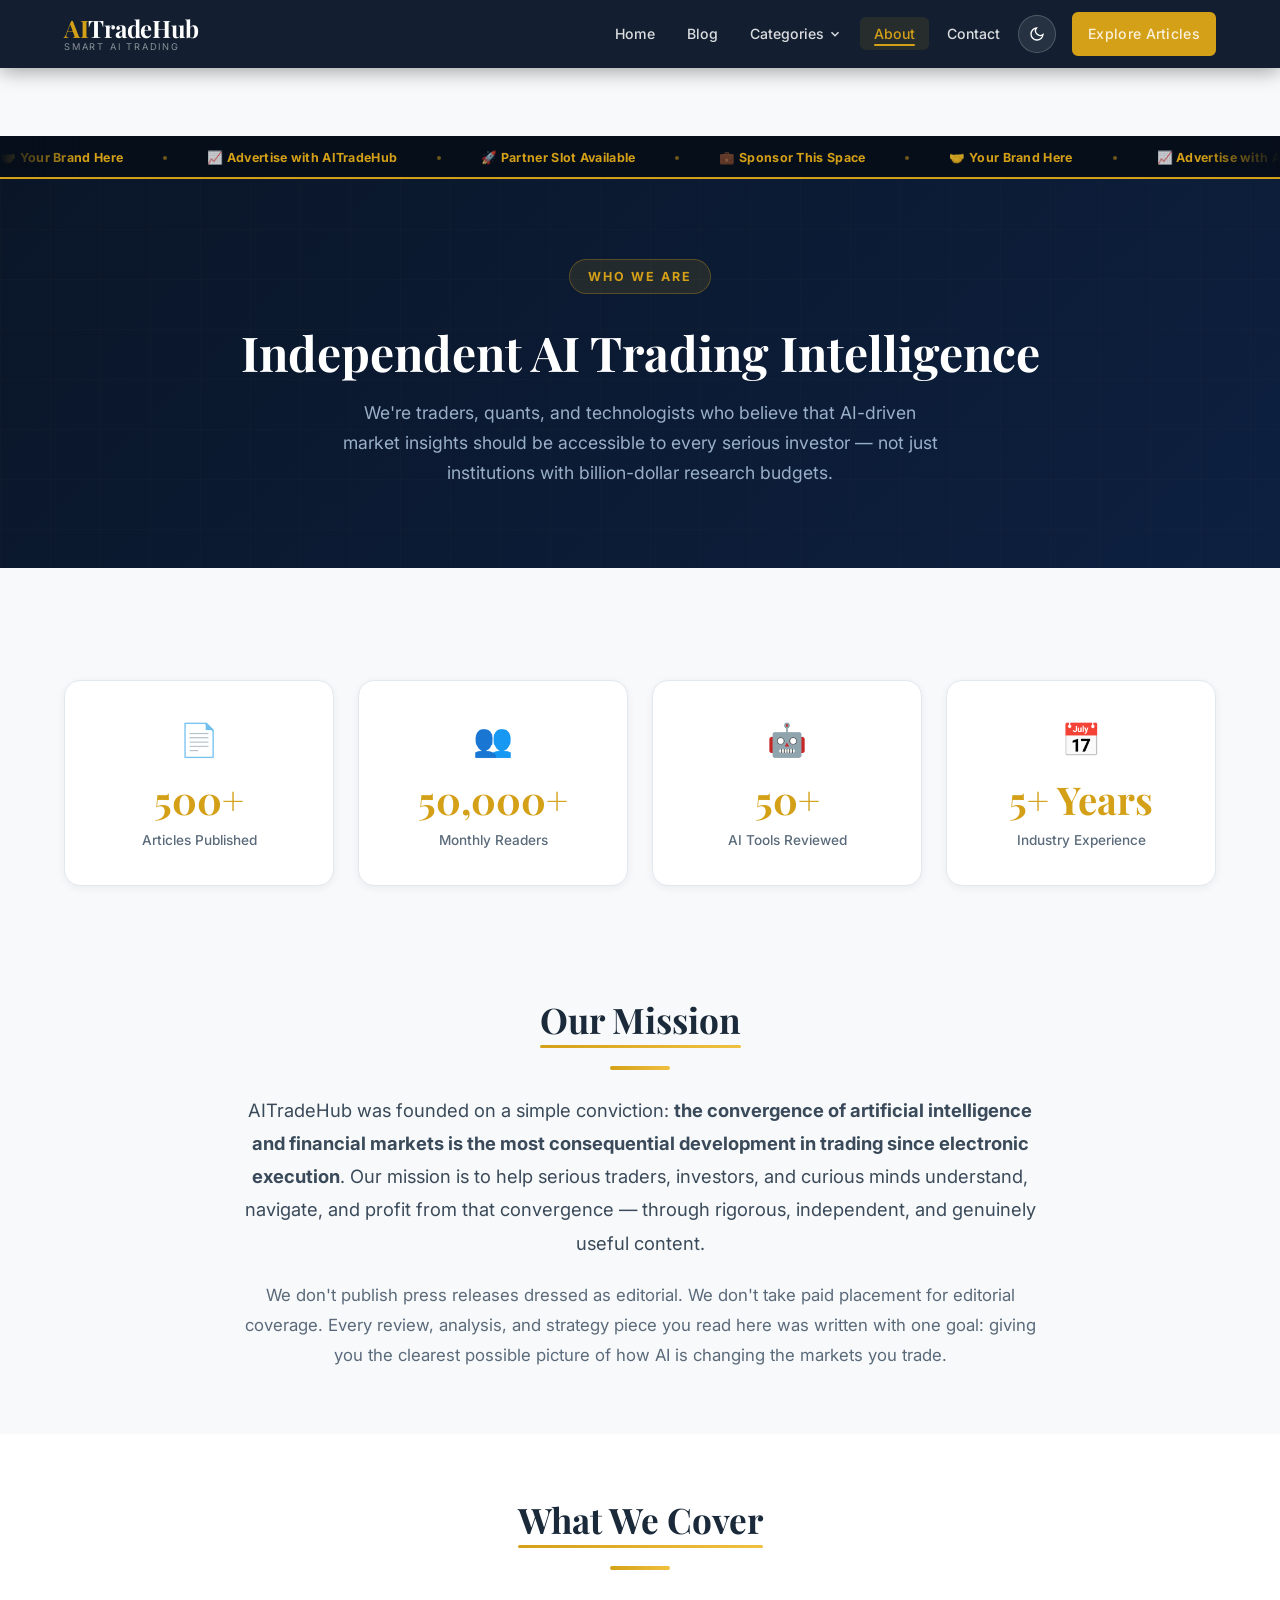
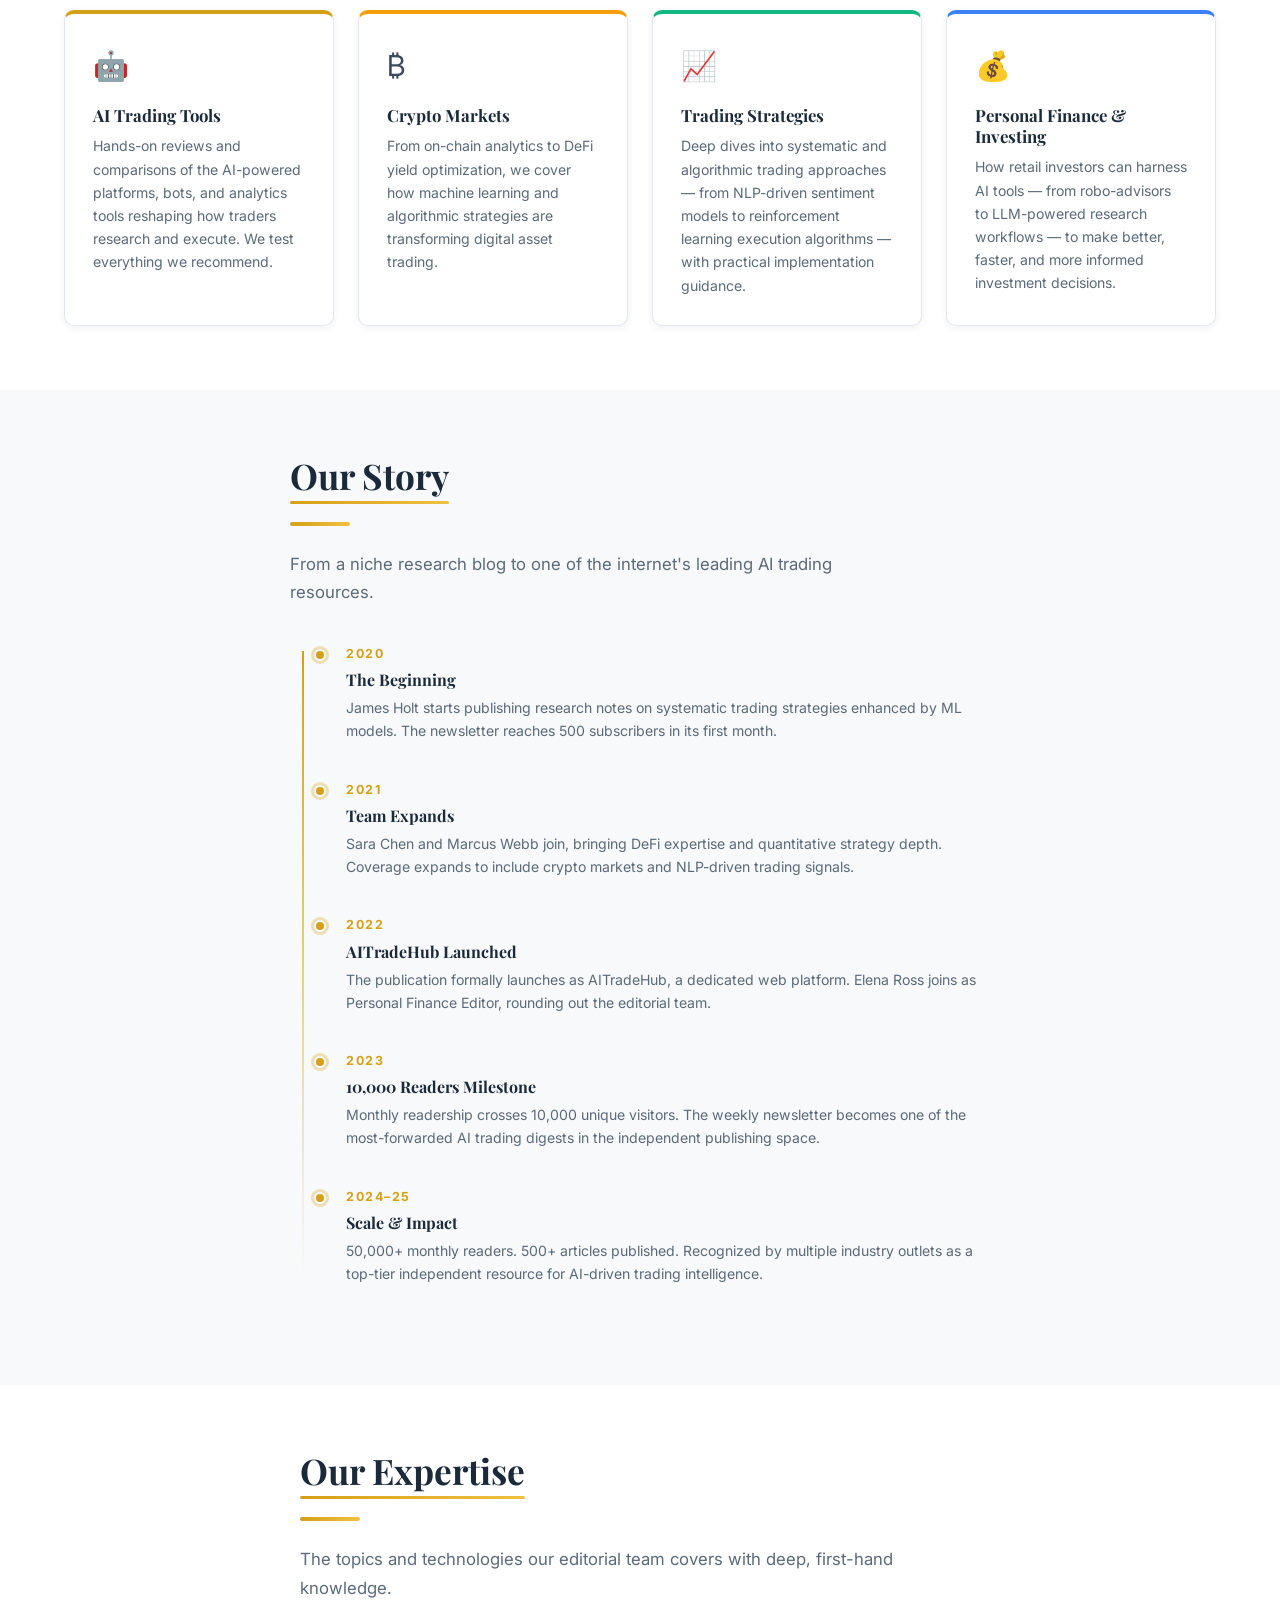
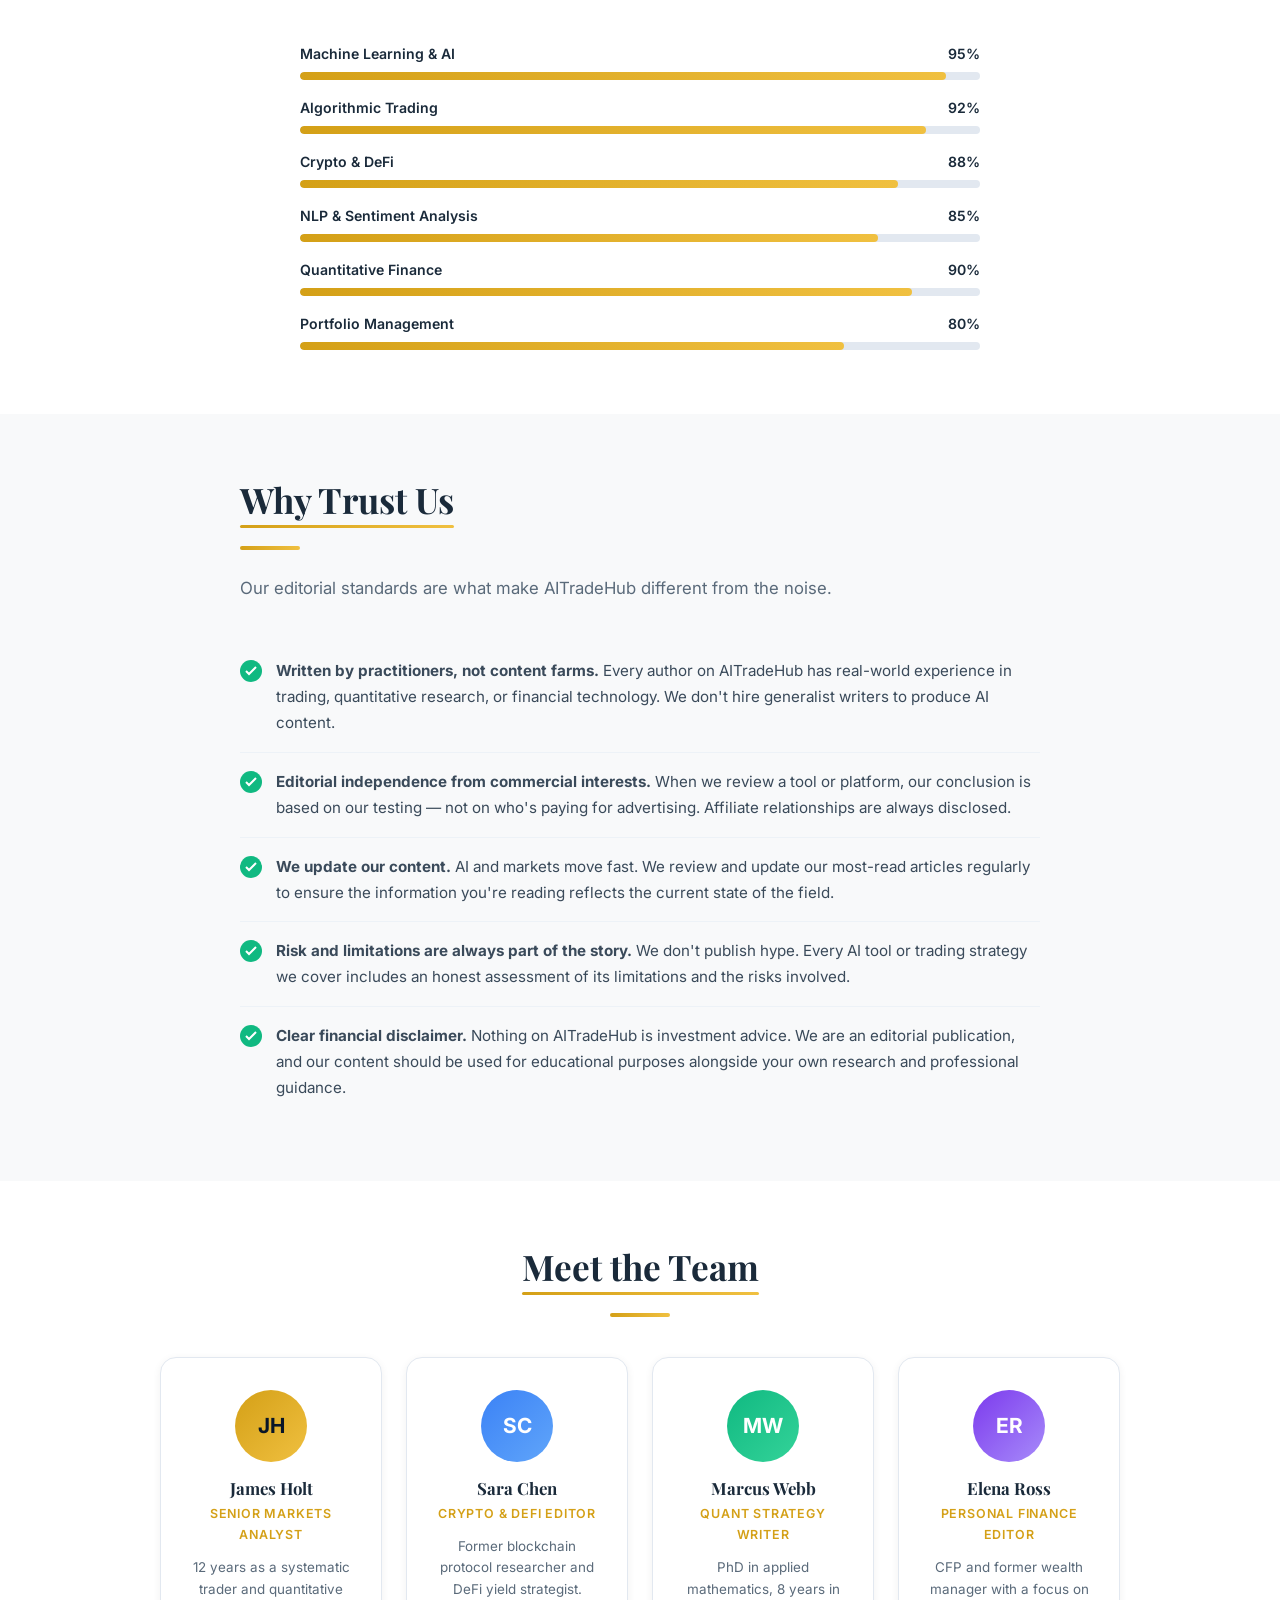
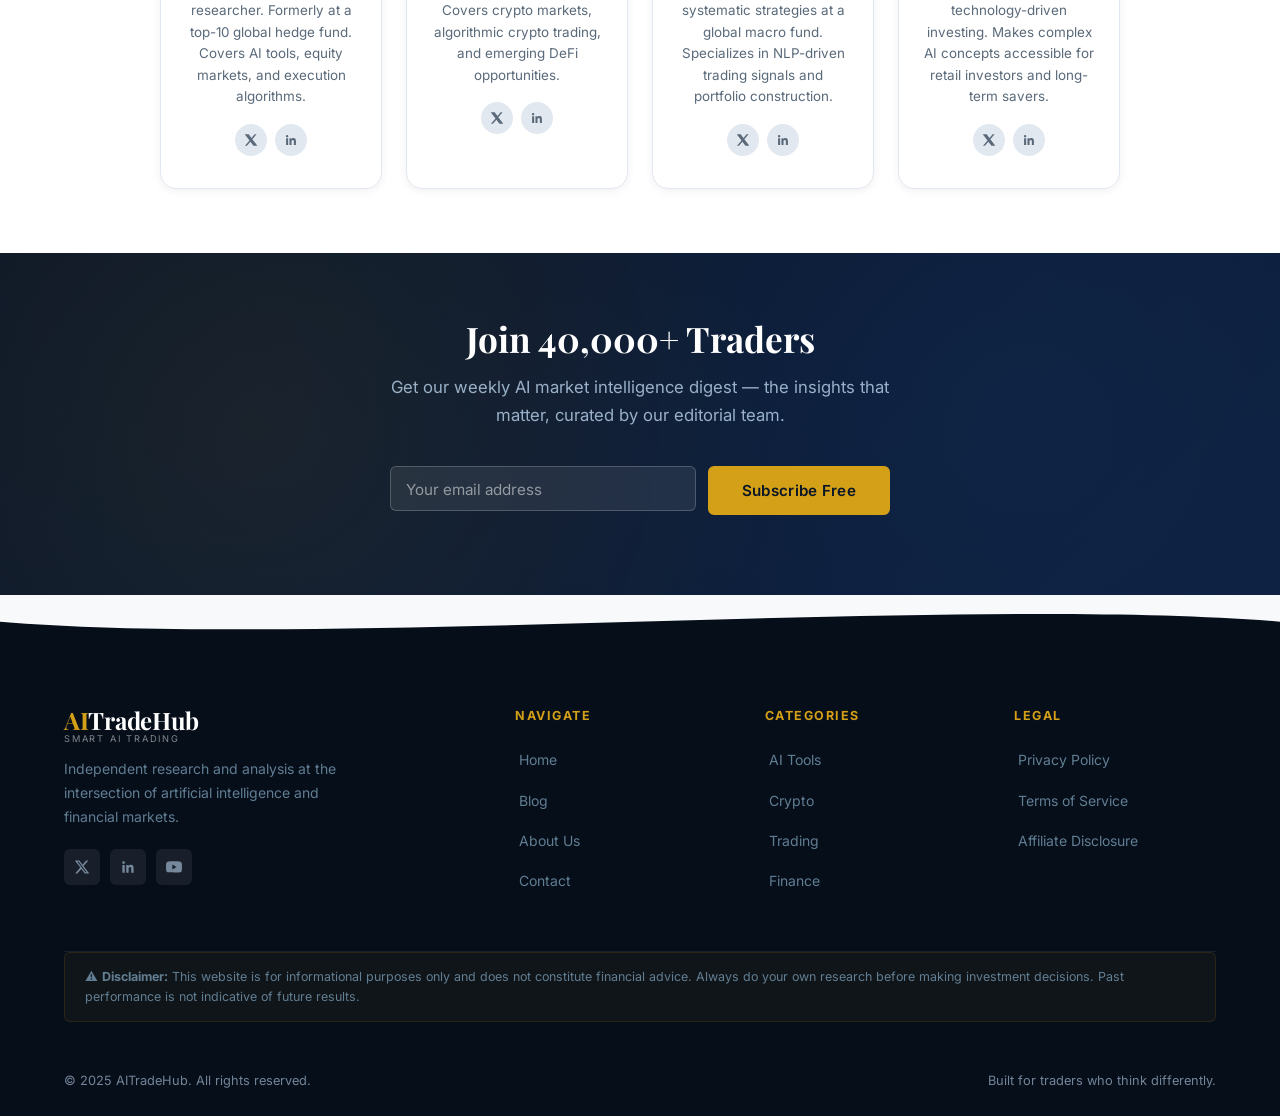
==== commit ab59afe8: "Fix: remove overflow-x from body (broke fixed positioning), add margin-top to ticker, solid navbar o" ====
--- a/about.html
+++ b/about.html
@@ -57,7 +57,7 @@
 <body>
 
 <!-- ── Site Header ────────────────────────────────────────── -->
-<header class="site-header">
+<header class="site-header solid">
   <div class="container">
     <nav class="navbar" role="navigation" aria-label="Main navigation">
       <a href="index.html" class="logo"><span class="logo-ai">AI</span><span class="logo-trade">TradeHub</span><small>Smart AI Trading</small></a>
--- a/css/style.css
+++ b/css/style.css
@@ -97,6 +97,7 @@
 html {
   scroll-behavior: smooth;
   font-size: 16px;
+  overflow-x: hidden;
 }
 
 body {
@@ -108,7 +109,6 @@
   -moz-osx-font-smoothing: grayscale;
   transition: background var(--duration-slow) var(--ease),
               color var(--duration-slow) var(--ease);
-  overflow-x: hidden;
 }
 
 h1, h2, h3, h4, h5, h6 {
@@ -283,6 +283,7 @@
               backdrop-filter var(--duration-base) var(--ease);
 }
 
+.site-header.solid,
 .site-header.scrolled {
   background: rgba(10, 22, 40, 0.96);
   backdrop-filter: blur(12px);
@@ -516,14 +517,18 @@
   display: flex;
   flex-direction: column;
   padding: calc(var(--nav-height) + 24px) 32px 40px;
-  transform: translateX(100%);
-  transition: transform var(--duration-slow) var(--ease);
+  transform: translateX(110%);
+  transition: transform .4s cubic-bezier(.4,0,.2,1), visibility .4s;
   overflow-y: auto;
-}
-
+  visibility: hidden;
+  pointer-events: none;
+}
 .mobile-overlay.open {
   transform: translateX(0);
-}
+  visibility: visible;
+  pointer-events: auto;
+}
+
 
 .mobile-overlay .mobile-nav-links {
   list-style: none;
@@ -590,6 +595,7 @@
   white-space: nowrap;
   position: relative;
   z-index: 999;
+  margin-top: var(--nav-height);
 }
 
 .ticker-wrap::before,
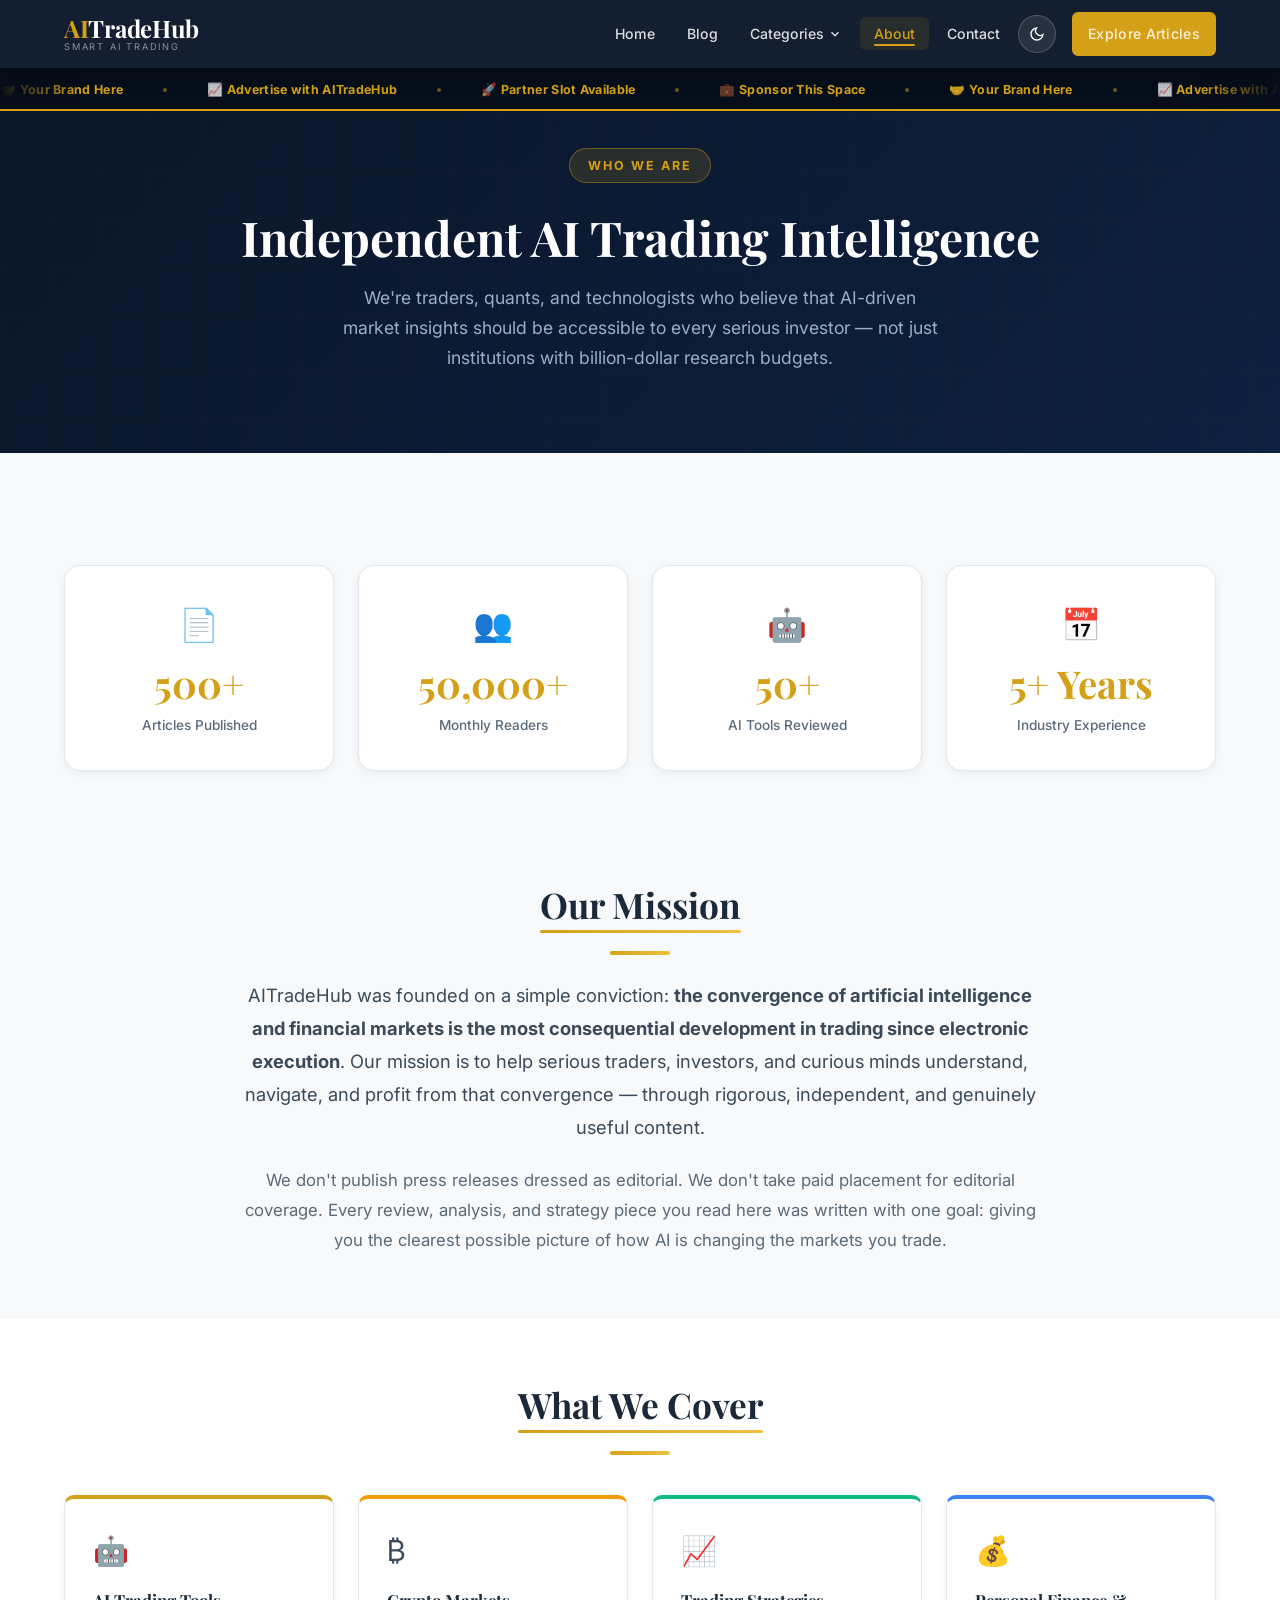
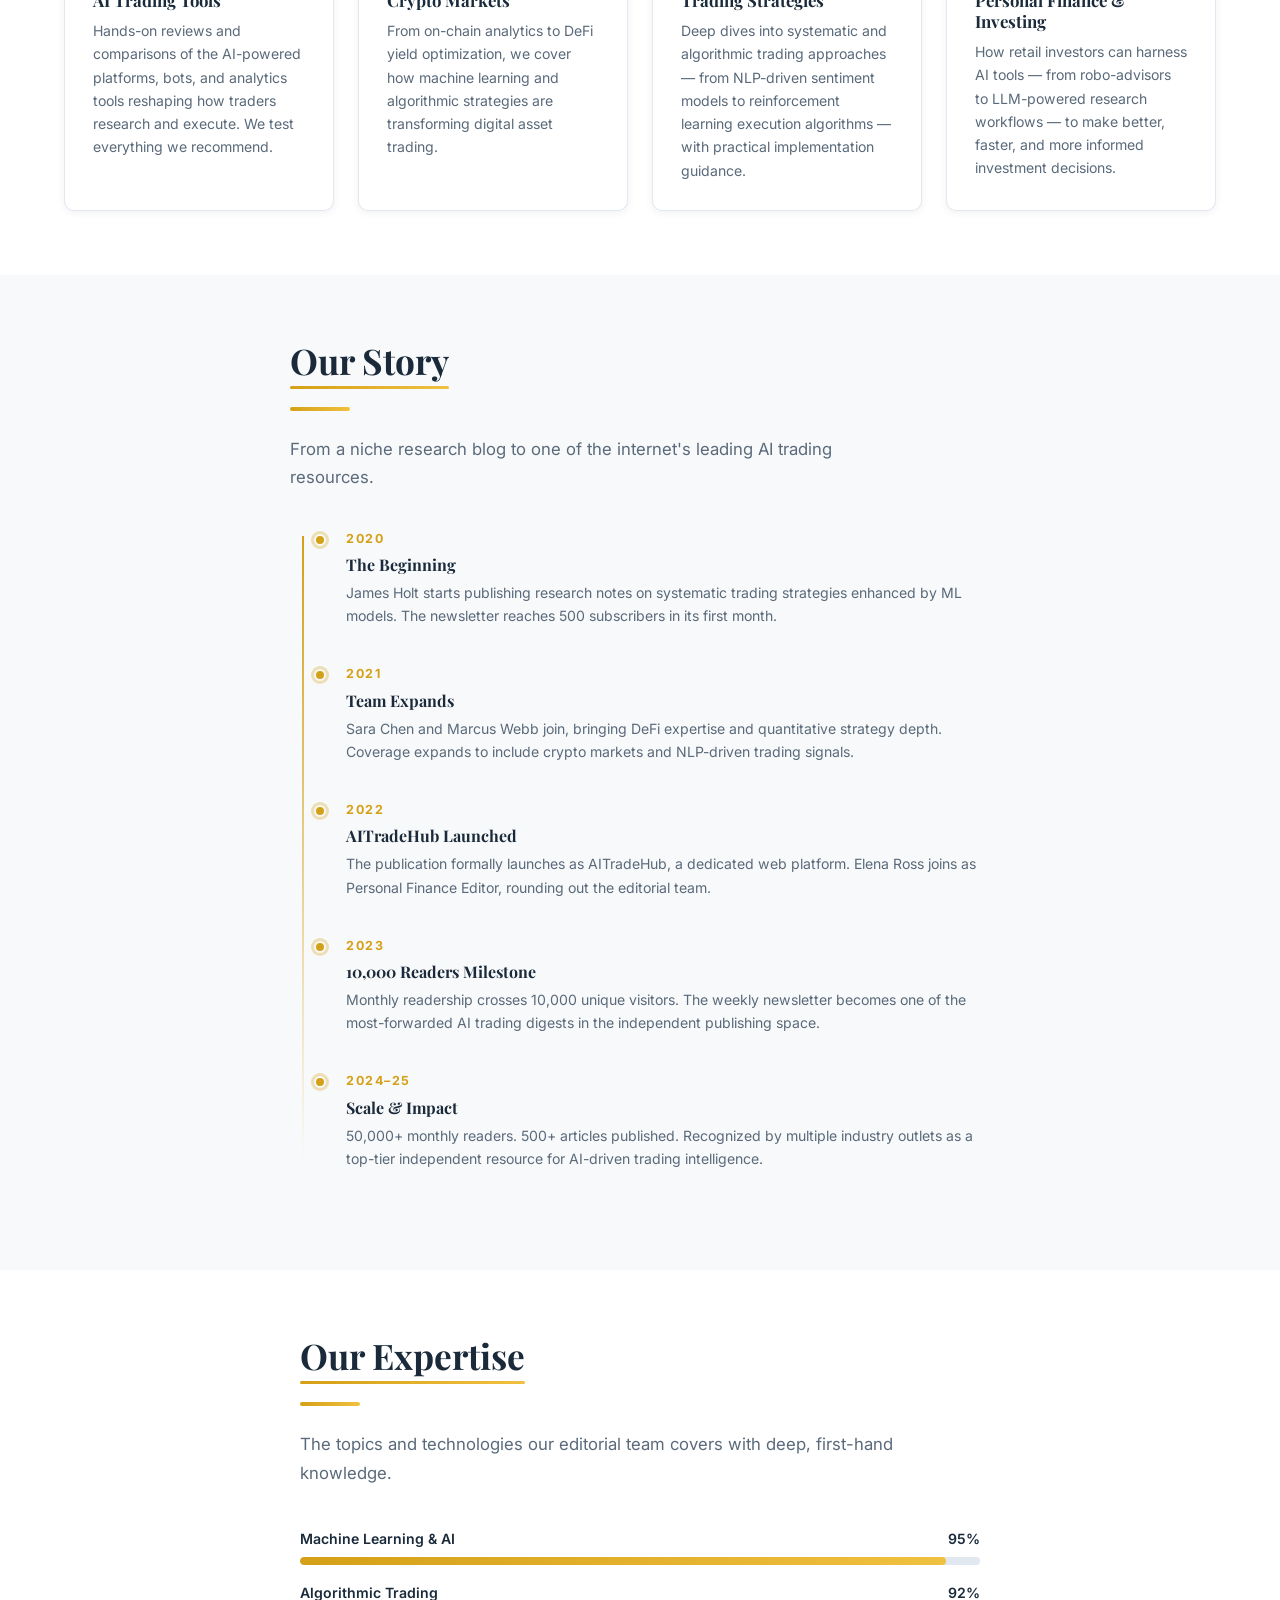
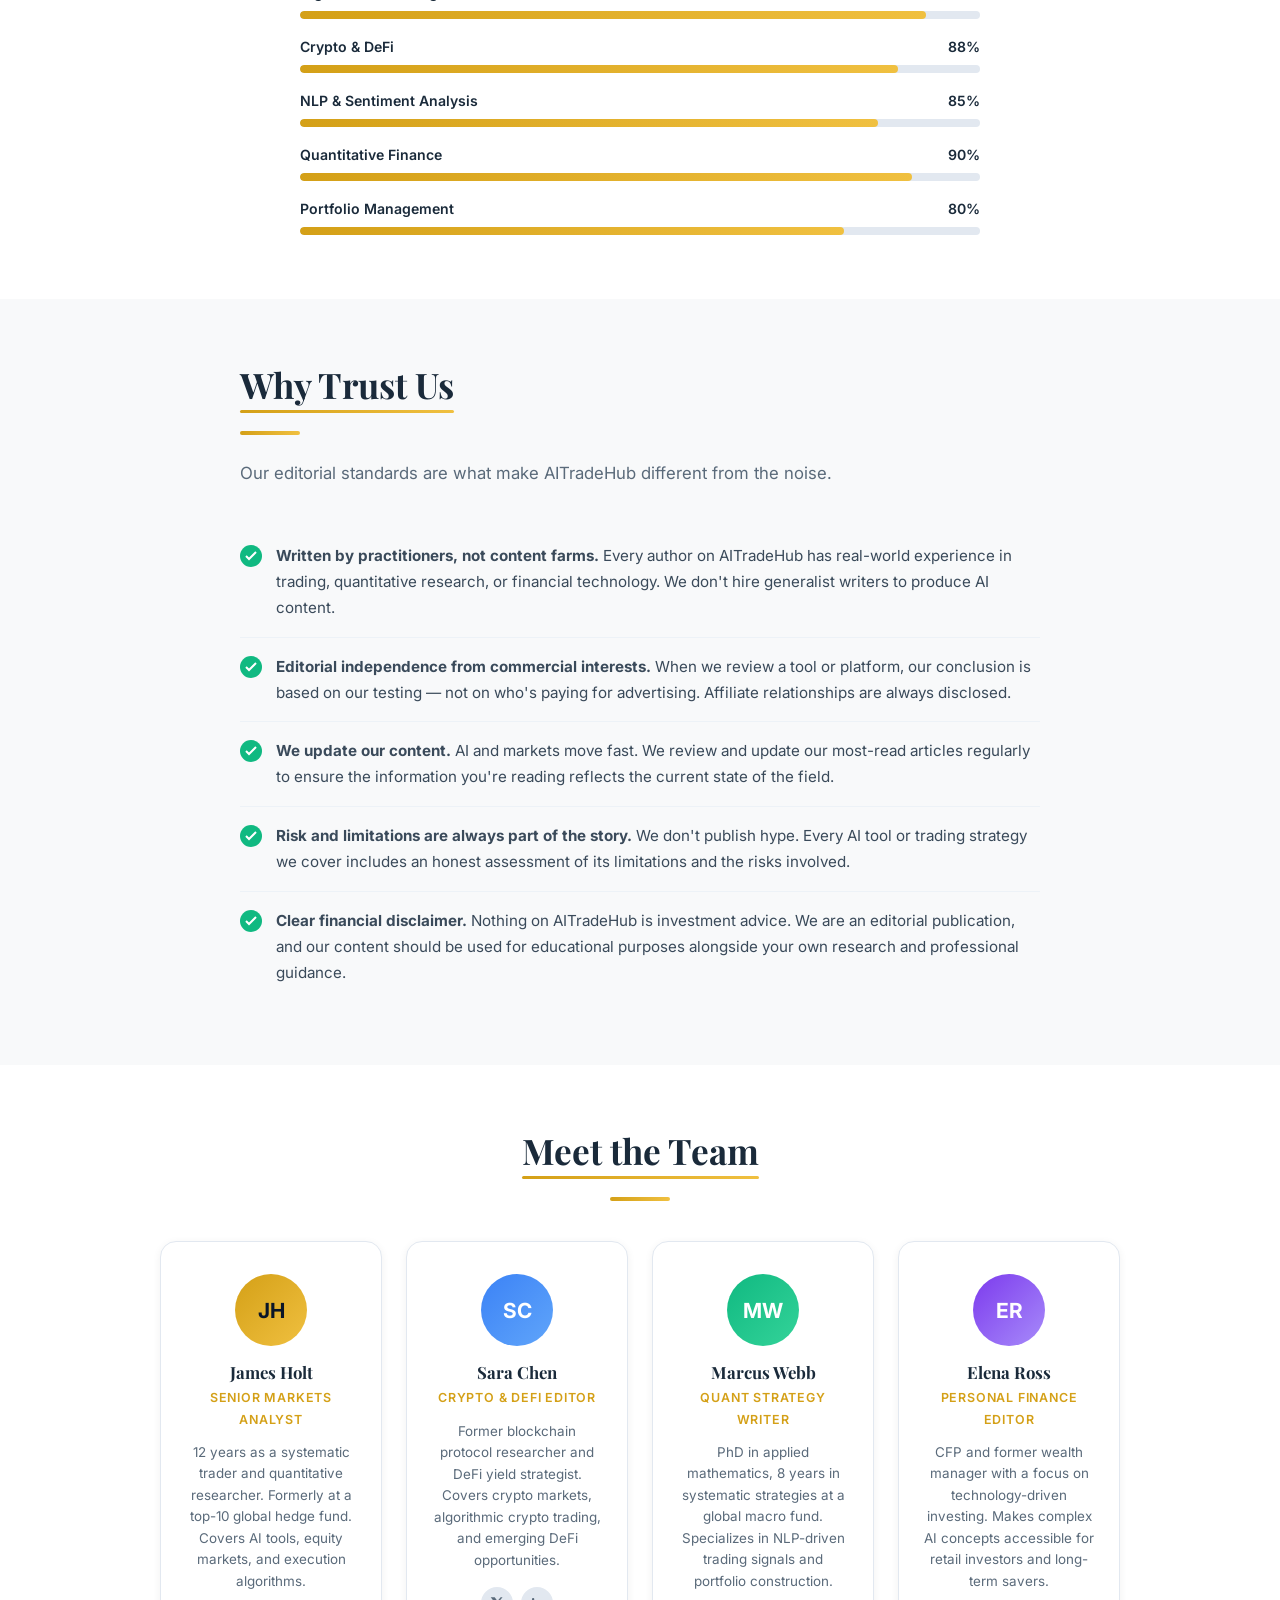
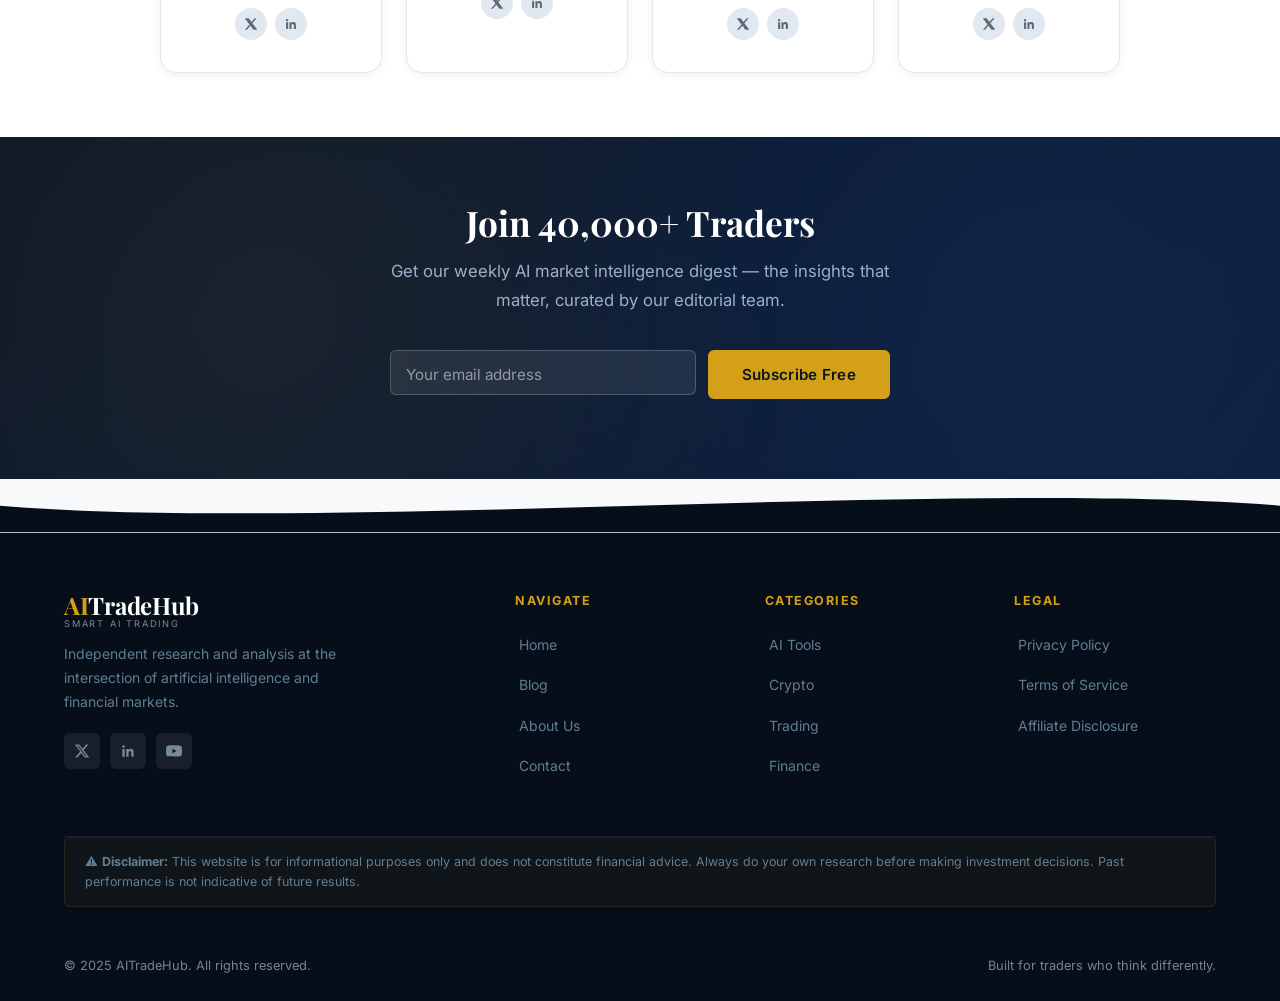
==== commit 3c19f946: "Integrate Google AdSense (ca-pub-9463762029104442) on all pages" ====
--- a/about.html
+++ b/about.html
@@ -26,6 +26,8 @@
   <meta name="twitter:description" content="Independent AI trading research, written by traders and technologists who live it daily." />
   <meta name="twitter:image"       content="https://aitradehub.github.io/images/og-about.png" />
 
+  <script async src="https://pagead2.googlesyndication.com/pagead/js/adsbygoogle.js?client=ca-pub-9463762029104442"
+     crossorigin="anonymous"></script>
   <link rel="preconnect" href="https://fonts.googleapis.com" />
   <link rel="preconnect" href="https://fonts.gstatic.com" crossorigin />
   <link href="https://fonts.googleapis.com/css2?family=Inter:wght@400;500;600;700&family=Playfair+Display:wght@600;700;800&display=swap" rel="stylesheet" />
--- a/css/style.css
+++ b/css/style.css
@@ -69,6 +69,7 @@
 
   /* Navbar */
   --nav-height:  68px;
+  --ticker-height: 36px;
 }
 
 /* ── Dark Mode ─────────────────────────────────────────── */
@@ -98,7 +99,13 @@
   scroll-behavior: smooth;
   font-size: 16px;
   overflow-x: hidden;
-}
+  background: #060e1a;
+}
+
+/* Offset for fixed navbar + ticker */
+body > .ticker-wrap + *,
+body > .ticker-wrap ~ section:first-of-type { }
+.hero { margin-top: var(--ticker-height) !important; }
 
 body {
   font-family: var(--font-body);
@@ -277,10 +284,12 @@
   left: 0;
   right: 0;
   z-index: 1000;
-  background: transparent;
+  background: rgba(10, 22, 40, 0.97);
+  backdrop-filter: blur(12px);
+  -webkit-backdrop-filter: blur(12px);
+  box-shadow: 0 2px 20px rgba(0,0,0,.4);
   transition: background var(--duration-base) var(--ease),
-              box-shadow var(--duration-base) var(--ease),
-              backdrop-filter var(--duration-base) var(--ease);
+              box-shadow var(--duration-base) var(--ease);
 }
 
 .site-header.solid,
@@ -589,13 +598,16 @@
 /* ── Sponsors Ticker ───────────────────────────────────── */
 .ticker-wrap {
   background: var(--navy-deep);
+  padding: 7px 0;
   border-bottom: 2px solid var(--gold);
-  padding: 7px 0;
   overflow: hidden;
   white-space: nowrap;
-  position: relative;
+  position: fixed;
+  top: var(--nav-height);
+  left: 0;
+  right: 0;
   z-index: 999;
-  margin-top: var(--nav-height);
+  margin-top: 0;
 }
 
 .ticker-wrap::before,
@@ -625,7 +637,7 @@
   will-change: transform;
 }
 
-.ticker-track:hover { animation-play-state: paused; }
+.ticker-track:hover { opacity: 1; }
 
 .ticker-item {
   display: inline-block;
@@ -672,35 +684,31 @@
   padding: var(--space-2xl) 0 var(--space-xl);
 }
 
-/* Animated gradient background */
+/* Background image with dark overlay */
 .hero::before {
   content: '';
   position: absolute;
   inset: 0;
-  background: linear-gradient(135deg,
-    #0a1628 0%,
-    #0d2040 30%,
-    #122a50 60%,
-    #0f1e38 100%);
-  background-size: 400% 400%;
-  animation: gradient-shift 12s ease infinite;
-}
-
-@keyframes gradient-shift {
-  0%   { background-position: 0% 50%; }
-  50%  { background-position: 100% 50%; }
-  100% { background-position: 0% 50%; }
-}
-
-/* Grid pattern overlay */
+  background-image: url('images/hero-bg.jpg');
+  background-size: cover;
+  background-position: center;
+  background-repeat: no-repeat;
+  opacity: 0.3;
+  z-index: 0;
+}
+
+/* Dark gradient overlay so text is always readable */
 .hero::after {
   content: '';
   position: absolute;
   inset: 0;
-  background-image:
-    linear-gradient(rgba(212,160,23,.03) 1px, transparent 1px),
-    linear-gradient(90deg, rgba(212,160,23,.03) 1px, transparent 1px);
-  background-size: 60px 60px;
+  background: linear-gradient(
+    135deg,
+    rgba(10,22,40,0.92) 0%,
+    rgba(10,22,40,0.80) 50%,
+    rgba(10,22,40,0.88) 100%
+  );
+  z-index: 1;
   pointer-events: none;
 }
 
@@ -732,7 +740,7 @@
   padding: 6px 18px;
   border-radius: var(--radius-full);
   margin-bottom: 28px;
-  animation: fade-in-up 0.6s var(--ease) both;
+  opacity: 1;
 }
 
 .hero h1 {
@@ -740,7 +748,7 @@
   color: #fff;
   margin-bottom: 24px;
   line-height: 1.15;
-  animation: fade-in-up 0.6s var(--ease) .1s both;
+  opacity: 1;
 }
 
 /* Typing cursor */
@@ -766,8 +774,7 @@
   max-width: 580px;
   margin-bottom: 40px;
   line-height: 1.8;
-  opacity: 0;
-  animation: fade-in 0.8s var(--ease) 2.5s forwards;
+  opacity: 1;
 }
 
 .hero-actions {
@@ -776,7 +783,7 @@
   flex-wrap: wrap;
   align-items: center;
   opacity: 0;
-  animation: fade-in-up 0.6s var(--ease) 2.6s forwards;
+  opacity: 1;
 }
 
 .hero-stats {
@@ -2745,3 +2752,415 @@
 [data-theme="dark"] .form-group textarea { background: var(--bg-card); border-color: rgba(255,255,255,.12); color: var(--text-primary); }
 [data-theme="dark"] .form-group .float-label { background: var(--bg-card); }
 [data-theme="dark"] .newsletter-form input[type="email"] { background: var(--bg-card); border-color: rgba(255,255,255,.12); color: var(--text-primary); }
+
+/* ── Hero content: always fully visible ── */
+.hero .hero-inner,
+.hero .hero-eyebrow,
+.hero h1,
+.hero .hero-lead,
+.hero .hero-actions,
+.hero .hero-stats,
+.hero .btn,
+.hero .scroll-indicator {
+  opacity: 1 !important;
+  transform: none !important;
+  animation: none !important;
+  transition: color 0.2s ease, background 0.2s ease, box-shadow 0.2s ease, transform 0.2s ease !important;
+}
+
+.hero h1 { color: #ffffff !important; }
+.hero .hero-lead { color: rgba(220,235,255,0.95) !important; }
+.hero .btn-ghost {
+  background: rgba(255,255,255,0.15) !important;
+  color: #fff !important;
+  border-color: rgba(255,255,255,0.4) !important;
+}
+.hero .btn-ghost:hover {
+  background: rgba(255,255,255,0.28) !important;
+}
+
+/* ── Hero layout with news widget ─────────────────────── */
+.hero-content-wrap {
+  display: flex;
+  align-items: center;
+  gap: 48px;
+  width: 100%;
+}
+
+.hero-content-wrap .hero-inner {
+  flex: 1;
+  min-width: 0;
+}
+
+/* ── News Widget ───────────────────────────────────────── */
+.news-widget {
+  width: 320px;
+  flex-shrink: 0;
+  background: rgba(6, 14, 26, 0.82);
+  border: 1px solid rgba(212,160,23,0.35);
+  border-radius: 12px;
+  overflow: hidden;
+  backdrop-filter: blur(10px);
+  z-index: 3;
+  position: relative;
+  height: 340px;
+}
+
+.news-widget-header {
+  display: flex;
+  align-items: center;
+  gap: 8px;
+  padding: 12px 16px;
+  border-bottom: 1px solid rgba(212,160,23,0.25);
+  font-size: .78rem;
+  font-weight: 700;
+  color: var(--gold);
+  text-transform: uppercase;
+  letter-spacing: 1.5px;
+}
+
+.news-dot {
+  width: 8px; height: 8px;
+  background: #22c55e;
+  border-radius: 50%;
+  animation: pulse-dot 1.5s ease-in-out infinite;
+}
+
+@keyframes pulse-dot {
+  0%, 100% { opacity: 1; transform: scale(1); }
+  50% { opacity: 0.5; transform: scale(0.8); }
+}
+
+.news-widget-body {
+  height: calc(100% - 42px);
+  overflow: hidden;
+  position: relative;
+}
+
+.news-widget-body::after {
+  content: '';
+  position: absolute;
+  bottom: 0; left: 0; right: 0;
+  height: 50px;
+  background: linear-gradient(transparent, rgba(6,14,26,0.9));
+  pointer-events: none;
+  z-index: 2;
+}
+
+.news-scroll-track {
+  display: flex;
+  flex-direction: column;
+  animation: news-scroll 28s linear infinite;
+}
+
+.news-scroll-track:hover { animation-play-state: paused; }
+
+@keyframes news-scroll {
+  0%   { transform: translateY(0); }
+  100% { transform: translateY(-50%); }
+}
+
+.news-item {
+  padding: 12px 16px;
+  border-bottom: 1px solid rgba(255,255,255,0.06);
+  flex-shrink: 0;
+}
+
+.news-item p {
+  font-size: .8rem;
+  color: rgba(220,235,255,0.85);
+  line-height: 1.5;
+  margin: 5px 0 4px;
+}
+
+.news-tag {
+  display: inline-block;
+  font-size: .65rem;
+  font-weight: 700;
+  text-transform: uppercase;
+  letter-spacing: .8px;
+  padding: 2px 7px;
+  border-radius: 3px;
+  background: rgba(212,160,23,0.2);
+  color: var(--gold);
+}
+
+.news-tag.crypto { background: rgba(245,158,11,0.2); color: #f59e0b; }
+.news-tag.ai     { background: rgba(124,58,237,0.2); color: #a78bfa; }
+
+.news-time {
+  font-size: .68rem;
+  color: rgba(255,255,255,0.35);
+}
+
+/* Responsive: hide widget on mobile */
+@media (max-width: 900px) {
+  .news-widget { display: none; }
+  .hero-content-wrap { display: block; }
+}
+
+/* ========================================
+   HERO VISIBILITY OVERRIDE — FINAL FIX
+   ======================================== */
+.hero .animate-on-scroll,
+.hero .animate-on-scroll.stagger-1,
+.hero .animate-on-scroll.stagger-2,
+.hero .animate-on-scroll.stagger-3 {
+  opacity: 1 !important;
+  transform: translateY(0) !important;
+  animation: none !important;
+  transition: none !important;
+}
+
+.hero h1,
+.hero .hero-eyebrow,
+.hero .hero-lead,
+.hero .hero-actions,
+.hero .hero-stats,
+.hero .stat-item,
+.hero .btn {
+  opacity: 1 !important;
+  transform: none !important;
+  animation: none !important;
+  color: inherit;
+}
+
+.hero h1 { color: #ffffff !important; text-shadow: 0 2px 20px rgba(0,0,0,0.5); }
+.hero .hero-lead { color: rgba(230,240,255,0.95) !important; }
+.hero .hero-eyebrow { color: var(--gold) !important; }
+.hero .stat-number { color: #ffffff !important; }
+.hero .stat-label { color: rgba(200,220,240,0.85) !important; }
+
+/* News widget text */
+.news-item p { color: rgba(230,240,255,0.92) !important; }
+.news-widget { opacity: 1 !important; }
+
+/* ================================================
+   HERO — COMPLETE REWRITE (clean, no animations)
+   ================================================ */
+.hero {
+  position: relative;
+  min-height: 88vh;
+  display: flex;
+  align-items: center;
+  overflow: hidden;
+}
+
+.hero-bg {
+  position: absolute;
+  inset: 0;
+  background-image: url('images/hero-bg.jpg');
+  background-size: cover;
+  background-position: center;
+  background-repeat: no-repeat;
+  z-index: 0;
+}
+
+.hero-overlay {
+  position: absolute;
+  inset: 0;
+  background: linear-gradient(135deg, rgba(6,14,26,0.88) 0%, rgba(10,22,40,0.75) 50%, rgba(6,14,26,0.85) 100%);
+  z-index: 1;
+}
+
+.hero-layout {
+  position: relative;
+  z-index: 2;
+  display: flex;
+  align-items: center;
+  gap: 48px;
+  padding: 60px 24px;
+  width: 100%;
+}
+
+/* LEFT SIDE */
+.hero-left {
+  flex: 1;
+  min-width: 0;
+}
+
+.hero-eyebrow {
+  display: inline-flex;
+  align-items: center;
+  gap: 8px;
+  background: rgba(212,160,23,0.15);
+  border: 1px solid rgba(212,160,23,0.4);
+  color: #d4a017;
+  font-size: .78rem;
+  font-weight: 700;
+  letter-spacing: 2px;
+  text-transform: uppercase;
+  padding: 6px 18px;
+  border-radius: 999px;
+  margin-bottom: 24px;
+}
+
+.hero-title {
+  font-family: 'Playfair Display', serif;
+  font-size: clamp(2.4rem, 5vw, 4rem);
+  font-weight: 800;
+  color: #ffffff !important;
+  line-height: 1.15;
+  margin-bottom: 20px;
+  text-shadow: 0 2px 24px rgba(0,0,0,0.6);
+}
+
+.hero-title-gold { color: #d4a017 !important; }
+
+.hero-lead {
+  font-size: 1.05rem;
+  color: rgba(220,235,255,0.88) !important;
+  max-width: 540px;
+  line-height: 1.75;
+  margin-bottom: 32px;
+}
+
+.hero-actions {
+  display: flex;
+  gap: 14px;
+  flex-wrap: wrap;
+  margin-bottom: 40px;
+}
+
+.hero-stats {
+  display: flex;
+  gap: 32px;
+  flex-wrap: wrap;
+  border-top: 1px solid rgba(255,255,255,0.12);
+  padding-top: 28px;
+}
+
+.stat-item {
+  display: flex;
+  flex-direction: column;
+}
+
+.stat-number {
+  font-family: 'Playfair Display', serif;
+  font-size: 1.8rem;
+  font-weight: 700;
+  color: #ffffff !important;
+  line-height: 1;
+}
+
+.stat-label {
+  font-size: .75rem;
+  color: rgba(200,220,240,0.7) !important;
+  margin-top: 4px;
+  text-transform: uppercase;
+  letter-spacing: .8px;
+}
+
+/* RIGHT SIDE */
+.hero-right {
+  width: 340px;
+  flex-shrink: 0;
+}
+
+/* NEWS WIDGET */
+.news-widget {
+  background: rgba(6,14,26,0.85);
+  border: 1px solid rgba(212,160,23,0.35);
+  border-radius: 14px;
+  overflow: hidden;
+  backdrop-filter: blur(12px);
+  height: 380px;
+  display: flex;
+  flex-direction: column;
+}
+
+.news-widget-header {
+  display: flex;
+  align-items: center;
+  gap: 8px;
+  padding: 13px 16px;
+  border-bottom: 1px solid rgba(212,160,23,0.2);
+  font-size: .75rem;
+  font-weight: 700;
+  color: #d4a017;
+  text-transform: uppercase;
+  letter-spacing: 1.5px;
+  flex-shrink: 0;
+}
+
+.news-dot {
+  width: 8px; height: 8px;
+  background: #22c55e;
+  border-radius: 50%;
+  animation: pulse-dot 1.5s ease-in-out infinite;
+  flex-shrink: 0;
+}
+
+@keyframes pulse-dot {
+  0%, 100% { opacity: 1; }
+  50% { opacity: 0.4; }
+}
+
+.news-widget-body {
+  flex: 1;
+  overflow: hidden;
+  position: relative;
+}
+
+.news-widget-body::after {
+  content: '';
+  position: absolute;
+  bottom: 0; left: 0; right: 0;
+  height: 48px;
+  background: linear-gradient(transparent, rgba(6,14,26,0.95));
+  pointer-events: none;
+  z-index: 2;
+}
+
+.news-scroll-track {
+  display: flex;
+  flex-direction: column;
+  animation: news-scroll 30s linear infinite;
+}
+
+.news-scroll-track:hover { animation-play-state: paused; }
+
+@keyframes news-scroll {
+  0%   { transform: translateY(0); }
+  100% { transform: translateY(-50%); }
+}
+
+.news-item {
+  padding: 11px 16px;
+  border-bottom: 1px solid rgba(255,255,255,0.05);
+  flex-shrink: 0;
+}
+
+.news-item p {
+  font-size: .8rem;
+  color: rgba(225,238,255,0.88) !important;
+  line-height: 1.5;
+  margin: 5px 0 3px;
+}
+
+.news-tag {
+  display: inline-block;
+  font-size: .62rem;
+  font-weight: 700;
+  text-transform: uppercase;
+  letter-spacing: .8px;
+  padding: 2px 7px;
+  border-radius: 3px;
+  background: rgba(212,160,23,0.18);
+  color: #d4a017;
+}
+.news-tag.crypto { background: rgba(245,158,11,0.18); color: #fbbf24; }
+.news-tag.ai     { background: rgba(124,58,237,0.18); color: #a78bfa; }
+
+.news-time {
+  font-size: .65rem;
+  color: rgba(255,255,255,0.3);
+}
+
+/* Responsive */
+@media (max-width: 900px) {
+  .hero-layout { flex-direction: column; gap: 32px; padding: 40px 24px; }
+  .hero-right { width: 100%; }
+  .news-widget { height: 280px; }
+  .hero-title { font-size: 2.2rem; }
+}
